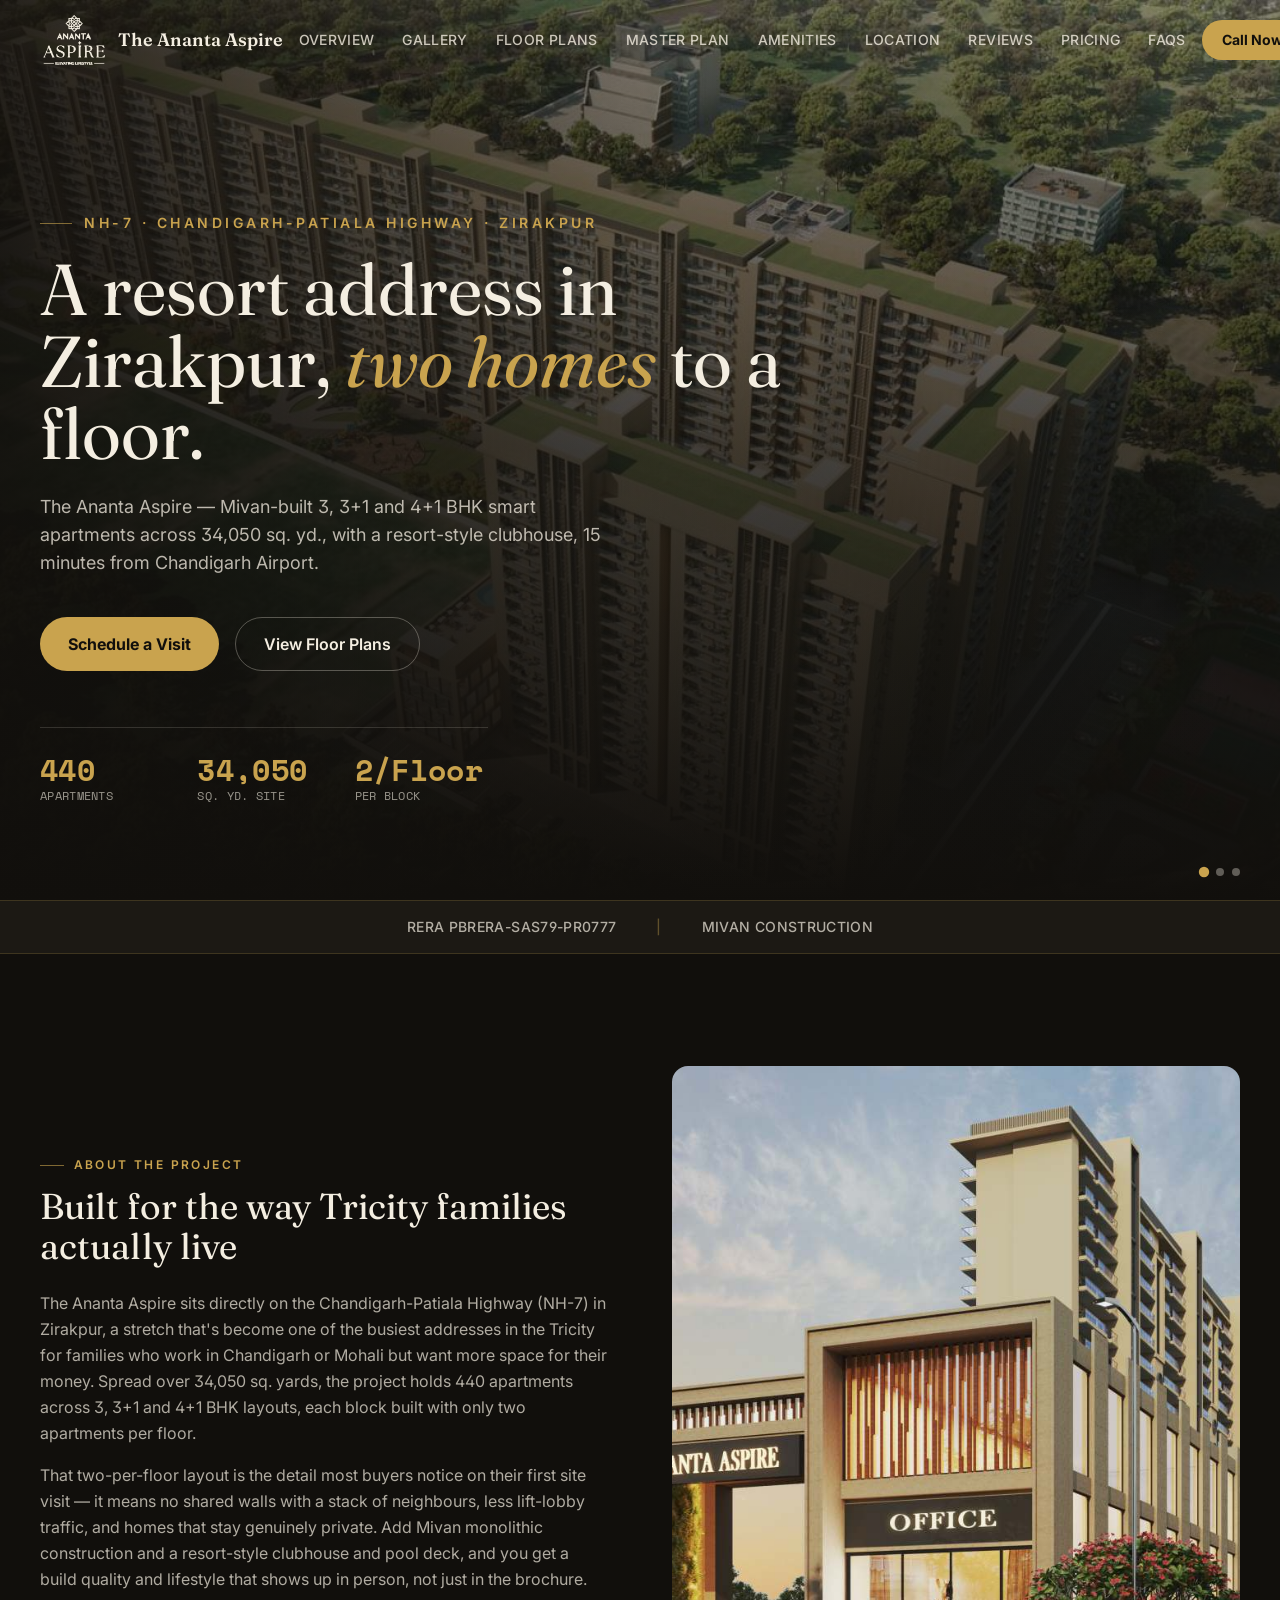
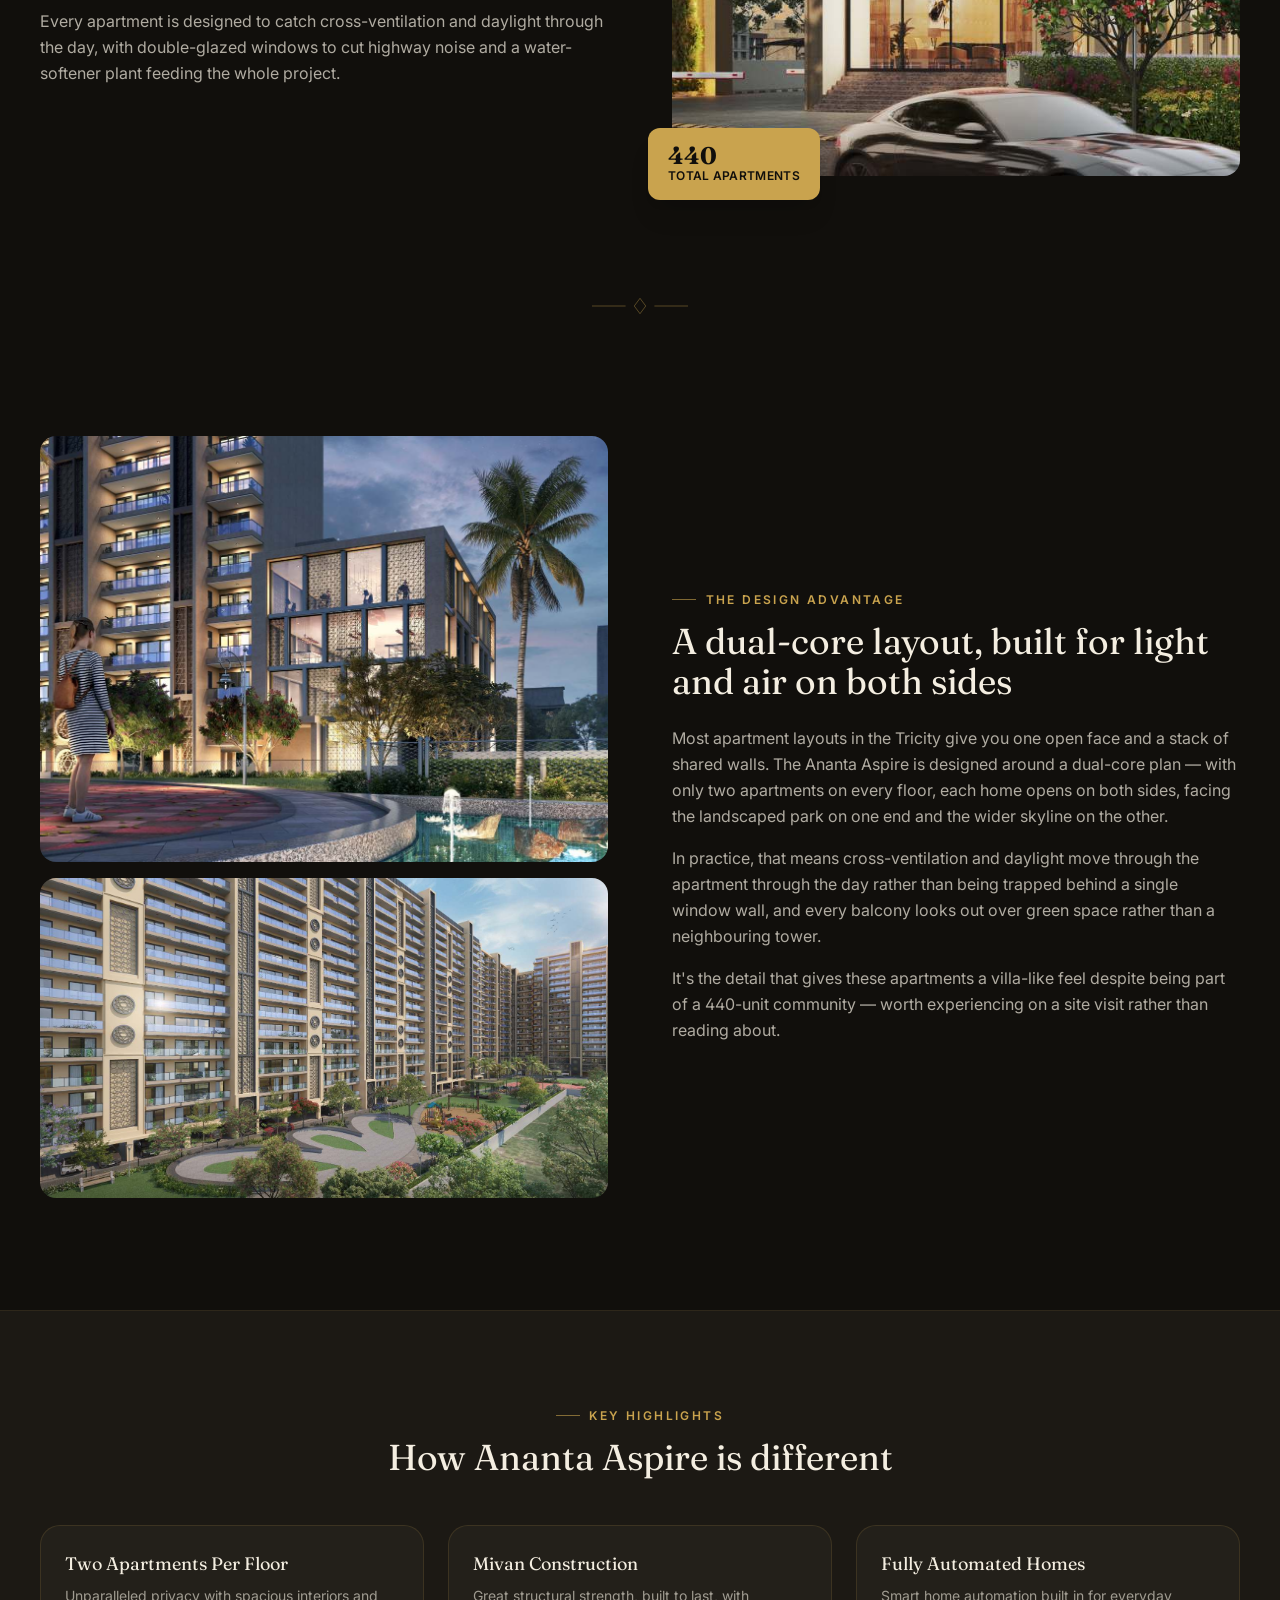
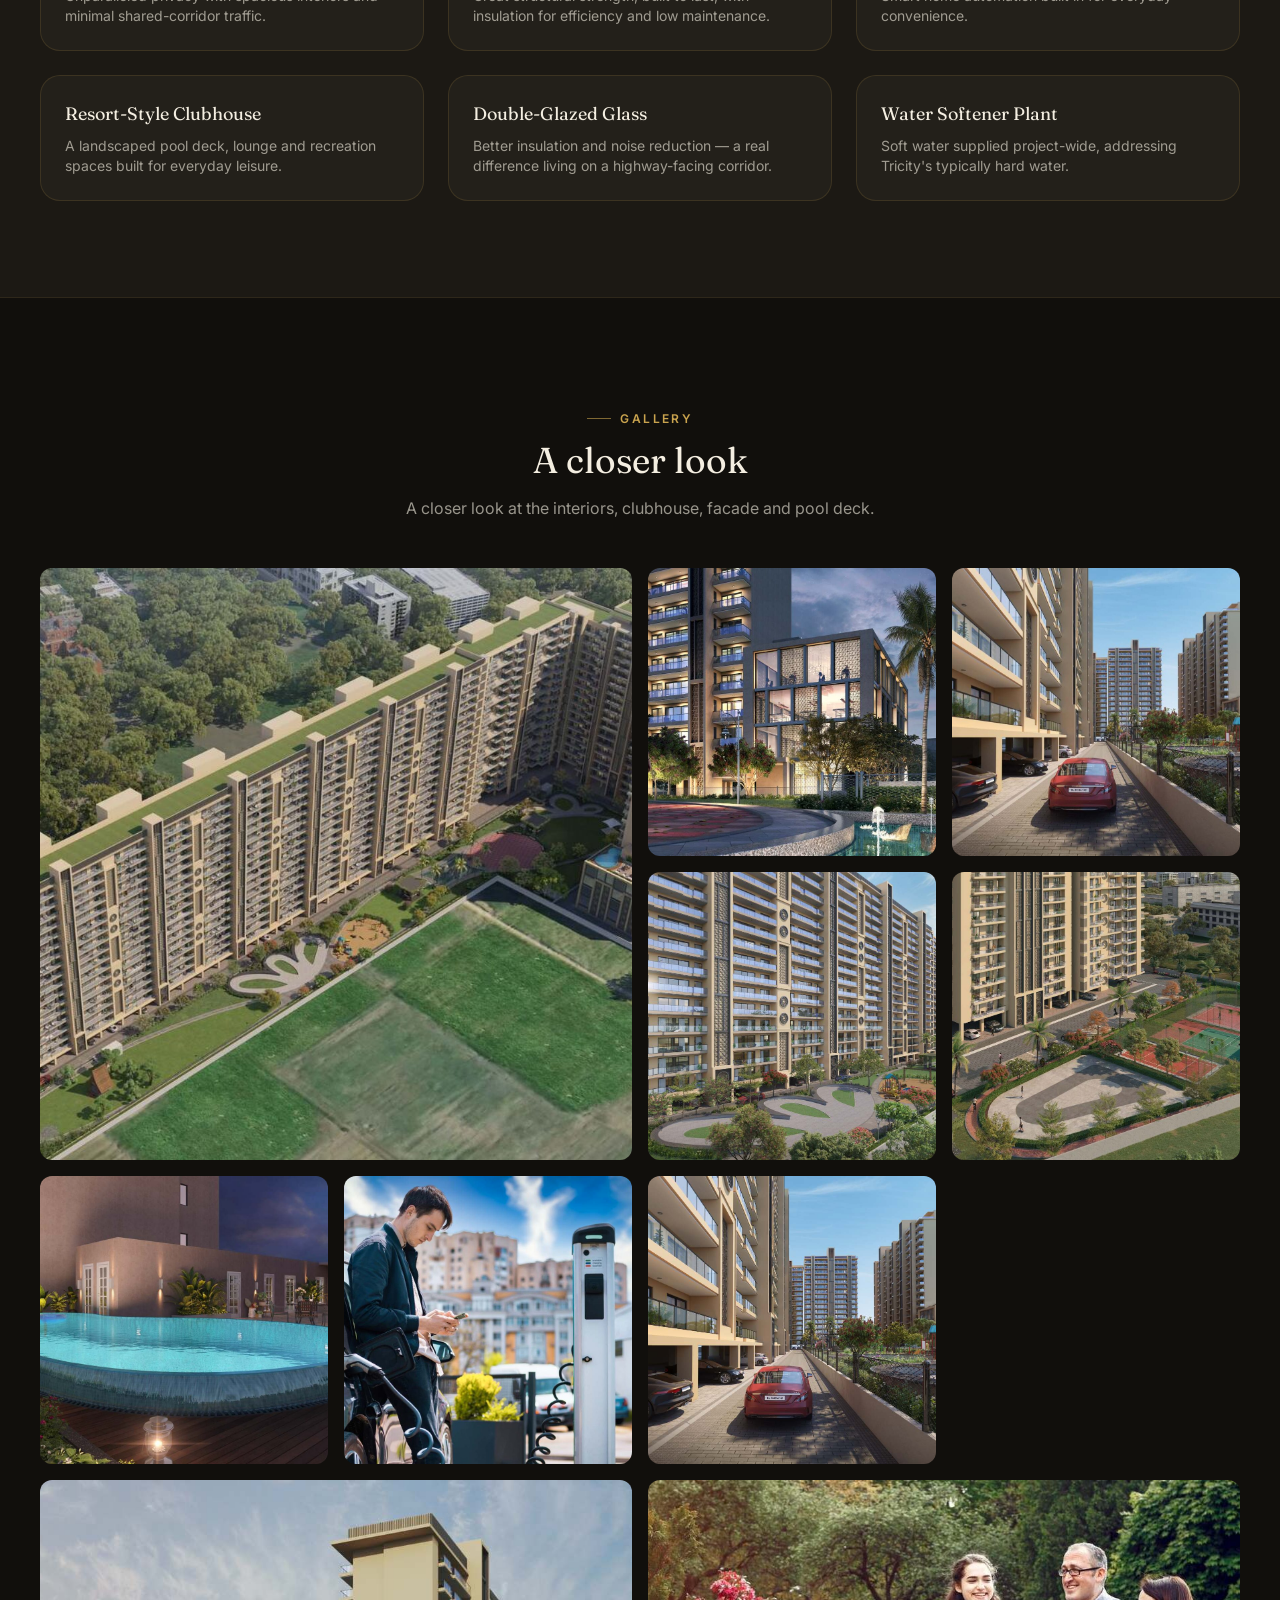
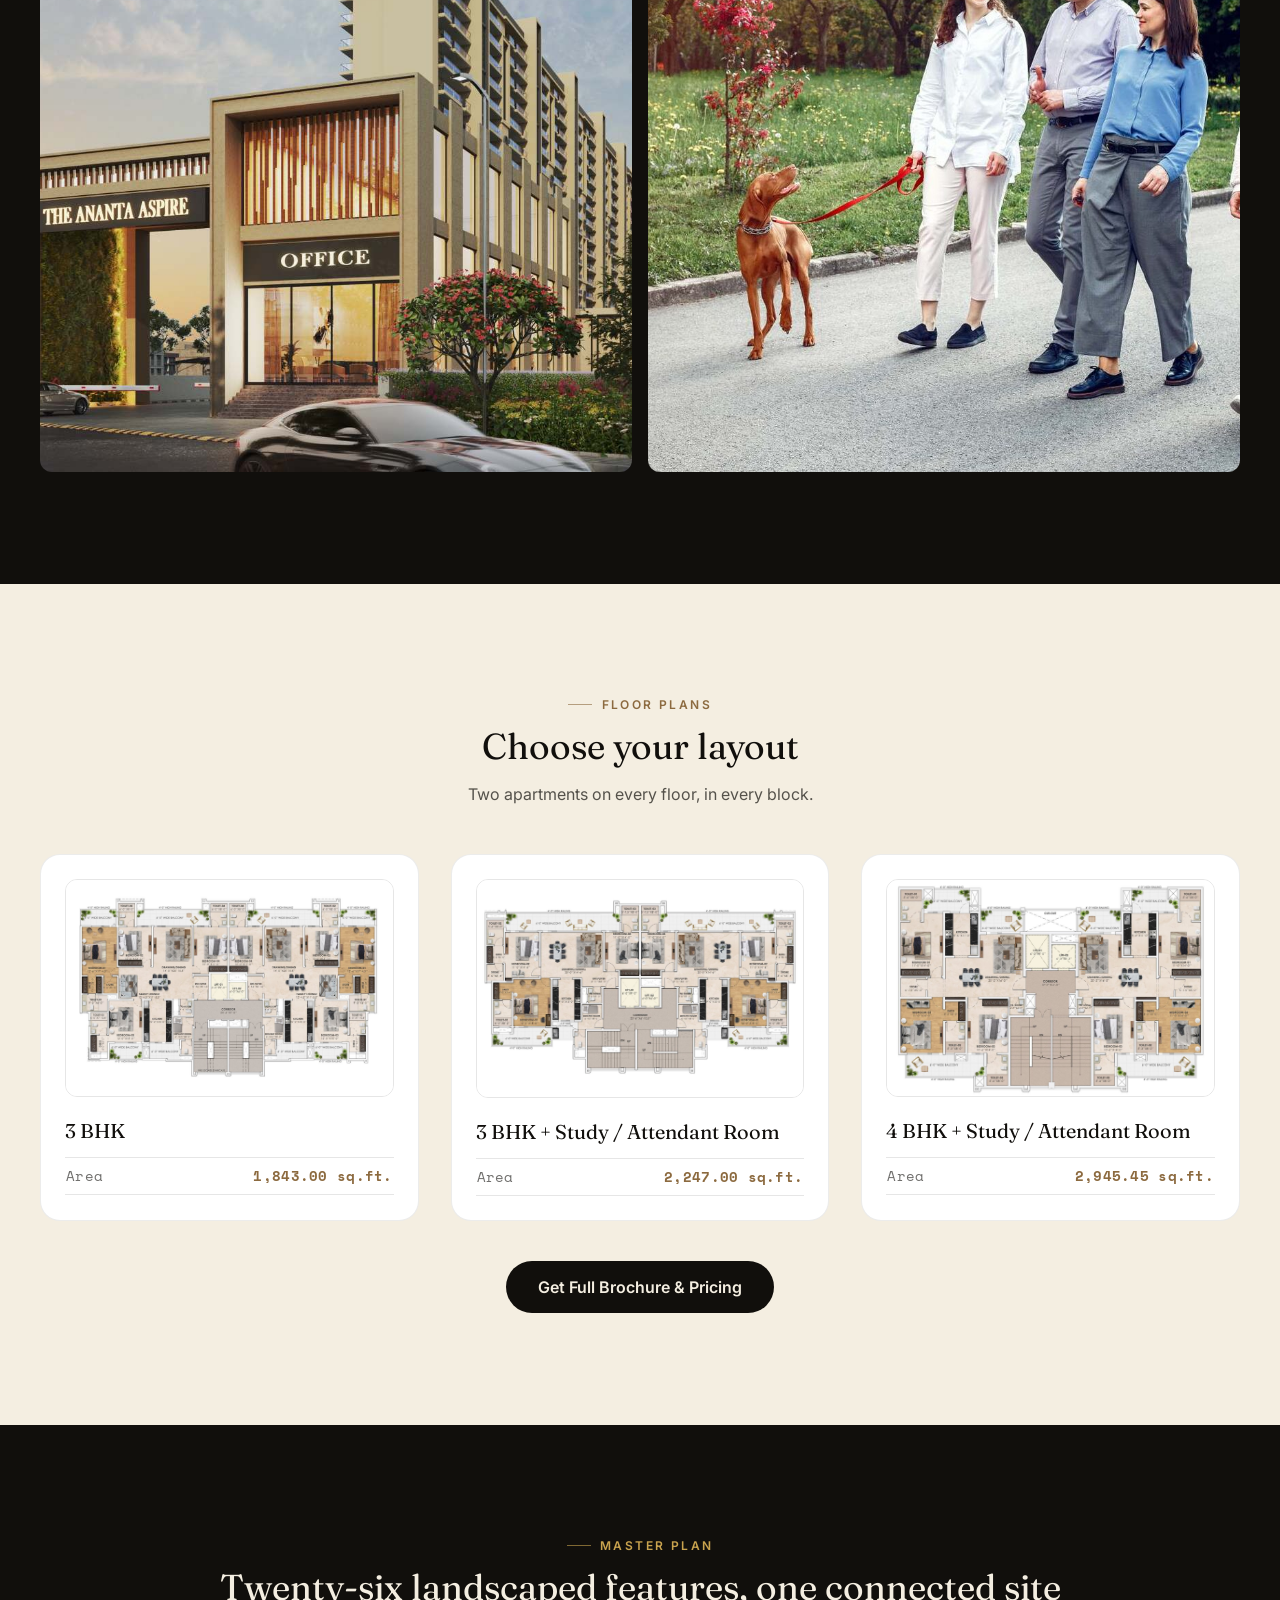
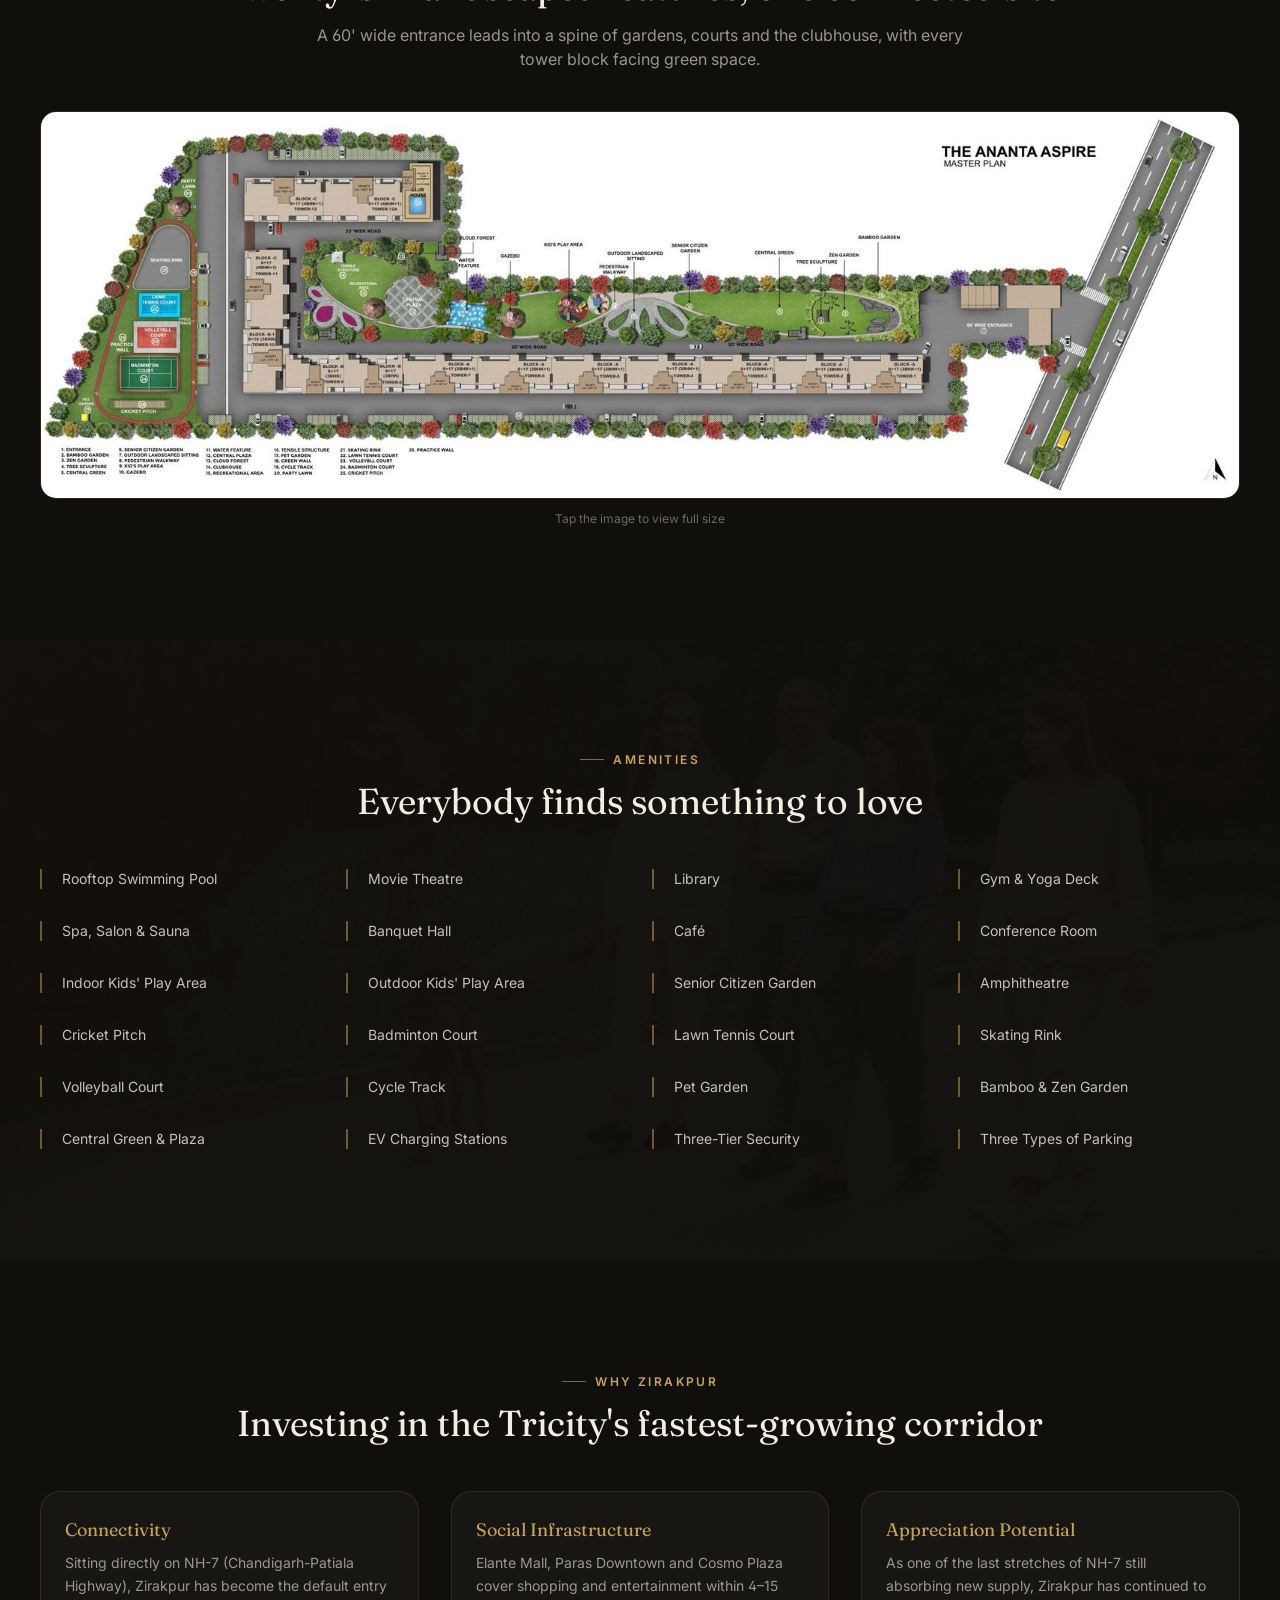
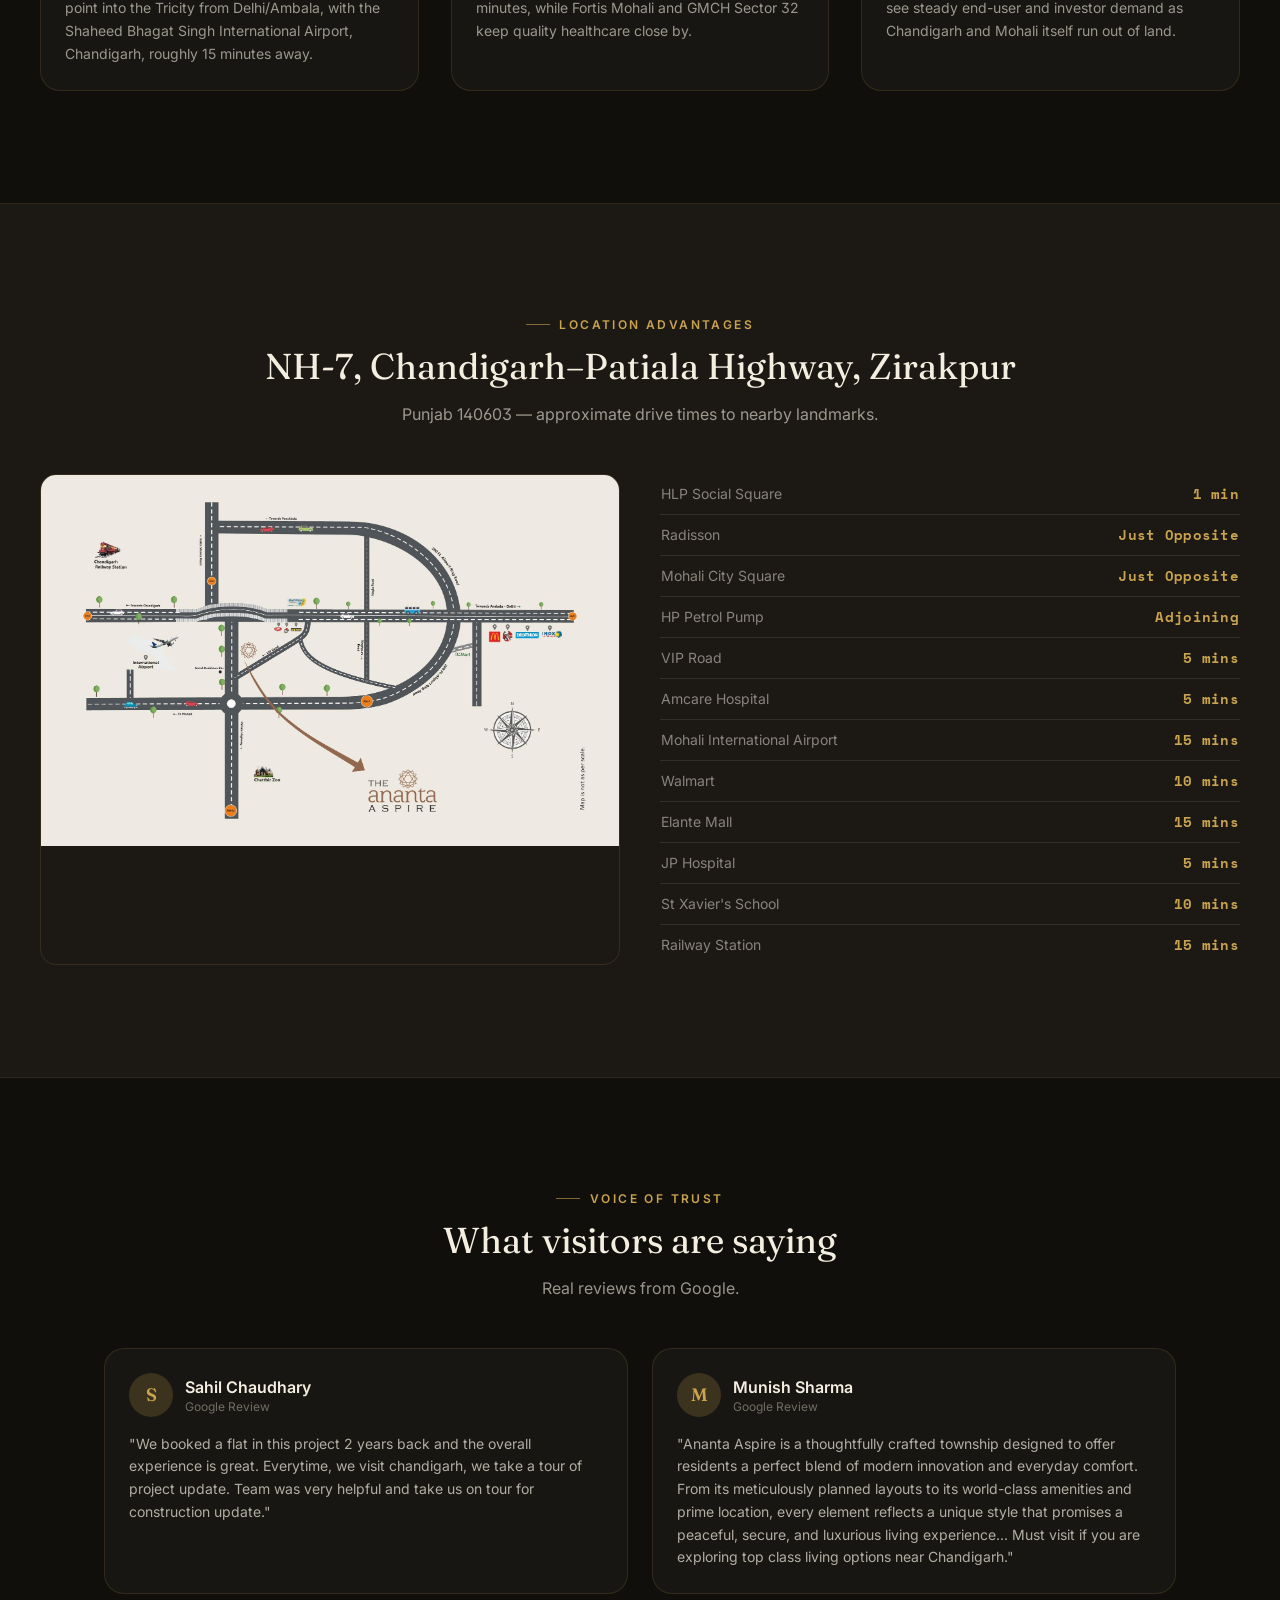
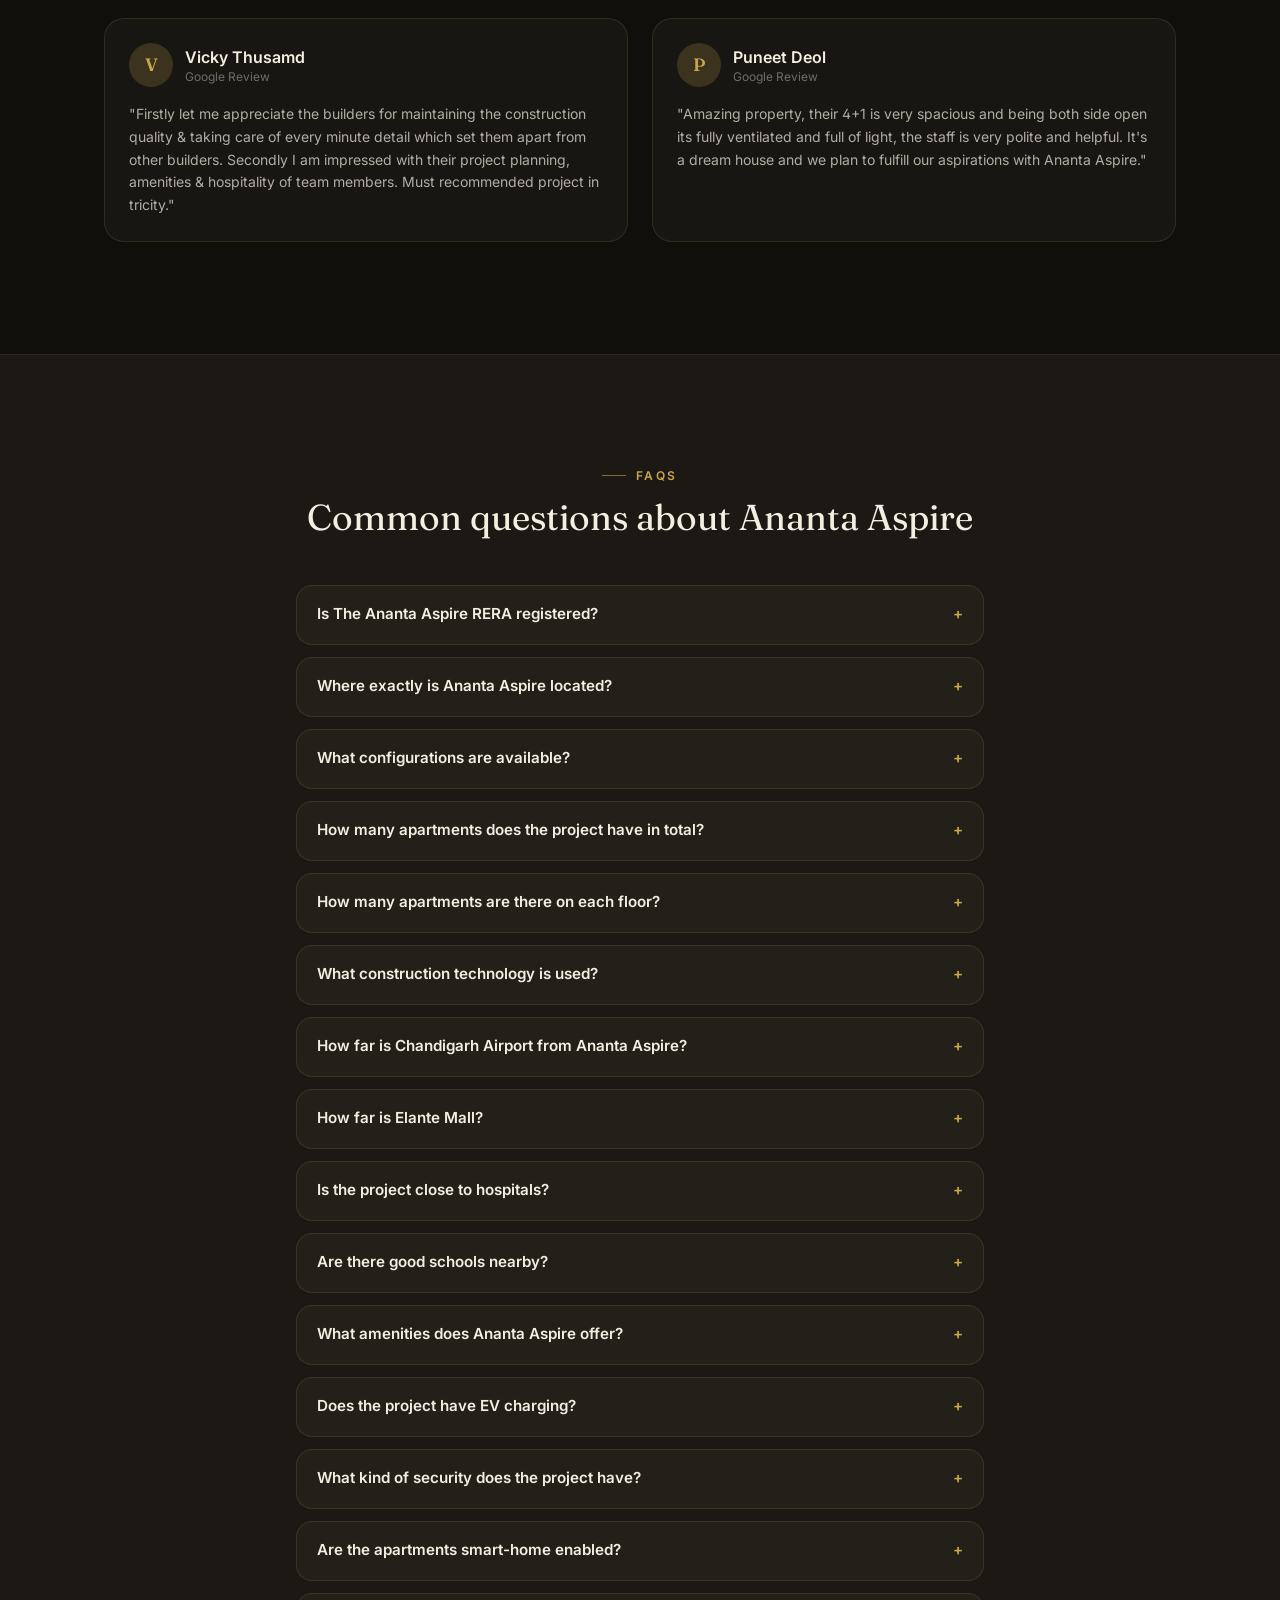
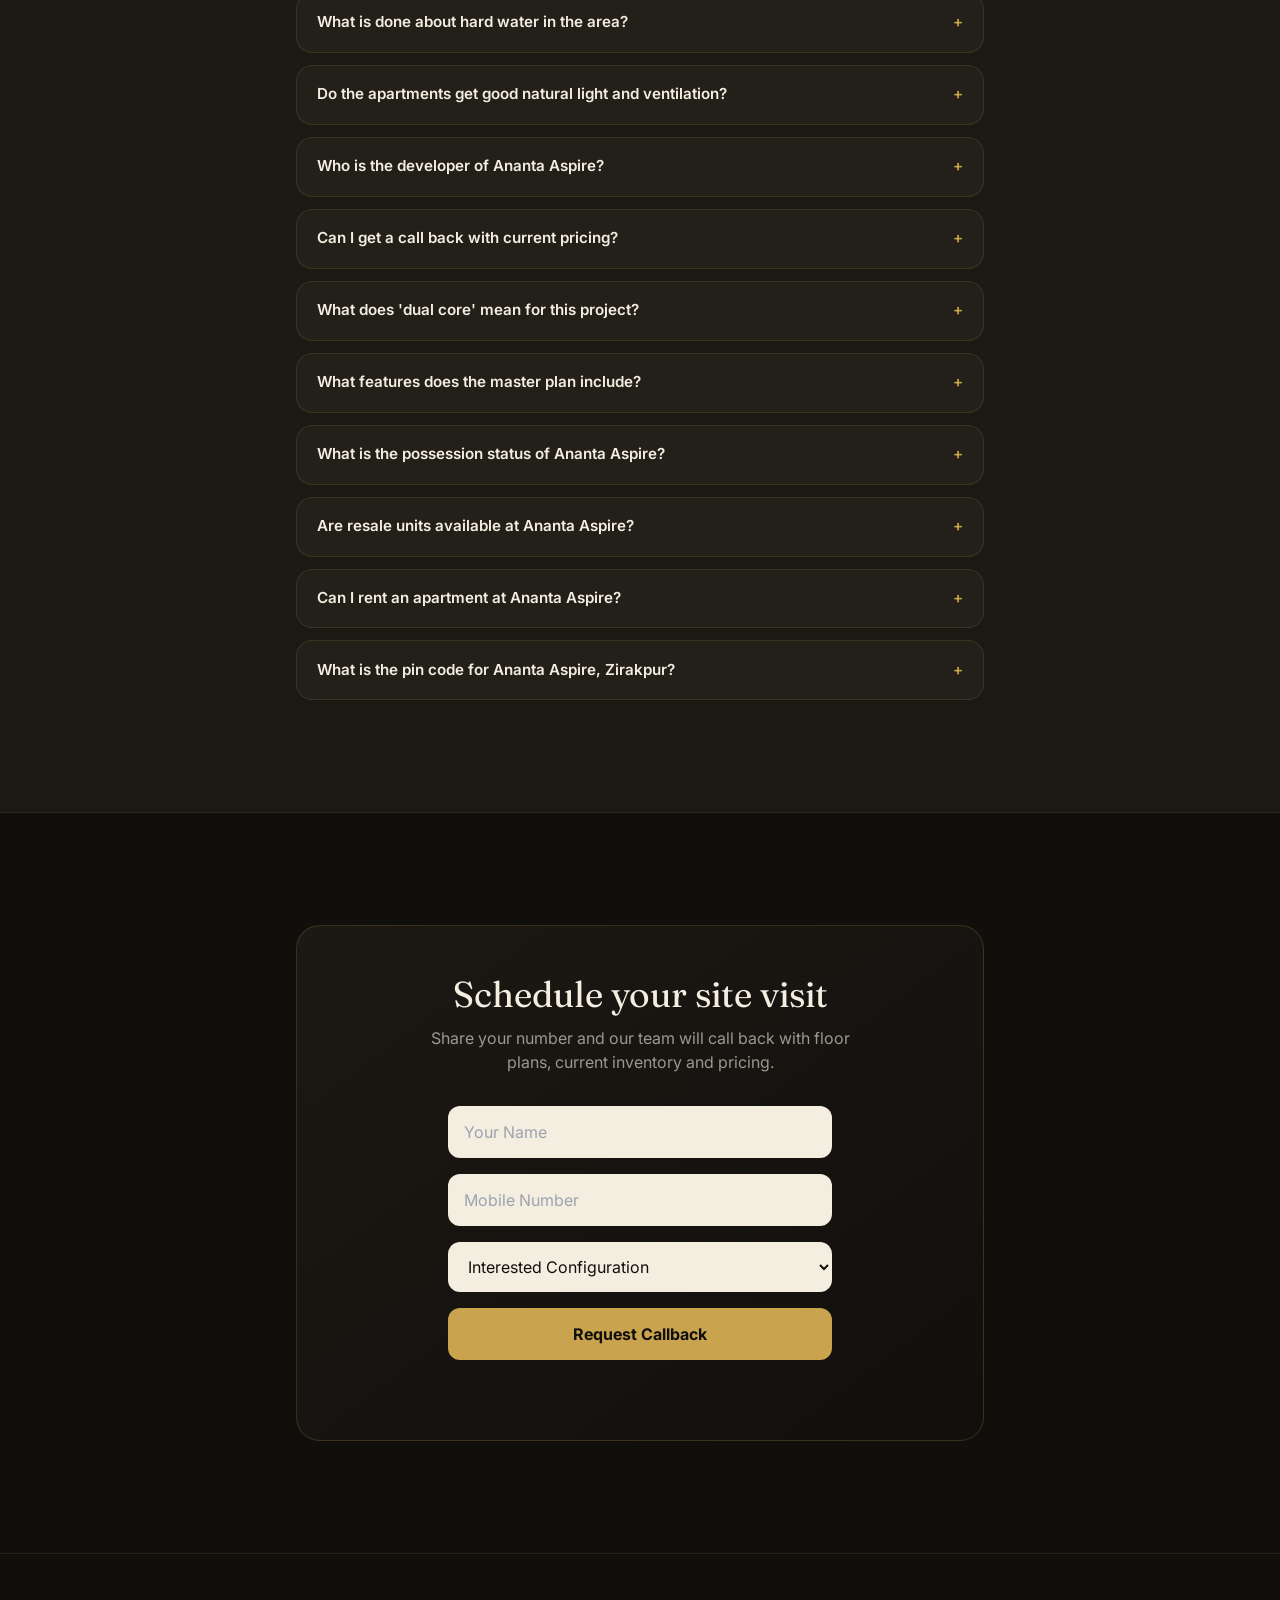
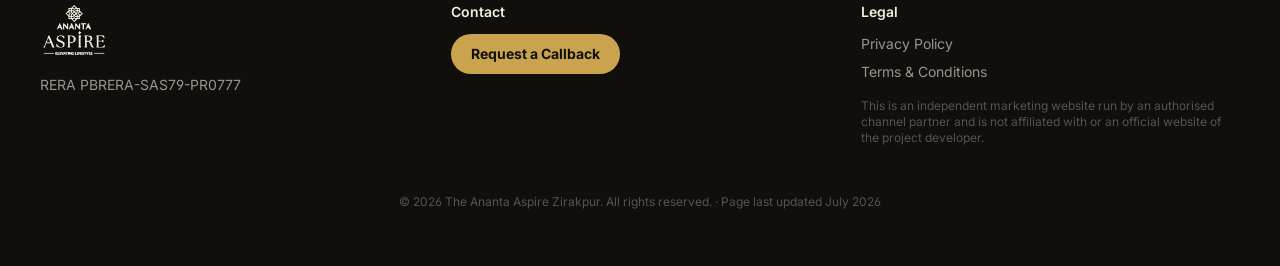
==== ananta-aspire-site/index.html @ 6a3c64e3 "Add files via upload" ====
<!DOCTYPE html>
<html lang="en">
<head>
<meta charset="UTF-8">
<meta name="viewport" content="width=device-width, initial-scale=1.0">
<title>The Ananta Aspire, Zirakpur | 3, 3+1 & 4+1 BHK Smart Homes on NH-7</title>
<meta name="description" content="The Ananta Aspire, Zirakpur — Mivan-built 3, 3+1 & 4+1 BHK smart homes on NH-7, just 2 apartments per floor. 15 min from Chandigarh Airport. Book a free site visit.">
<link rel="canonical" href="https://theanantaaspirezirakpur.com/">
<link rel="preload" as="image" href="images/gallery/hero-pool-dusk.jpg" fetchpriority="high">
<meta property="og:title" content="The Ananta Aspire Zirakpur | Luxury Smart Homes">
<meta property="og:description" content="The Ananta Aspire, Zirakpur — a resort-style residential address on NH-7. Floor plans, amenities and location. Book a free site visit today.">
<meta property="og:type" content="website">
<meta property="og:url" content="https://theanantaaspirezirakpur.com/">
<meta property="og:image" content="https://theanantaaspirezirakpur.com/images/gallery/hero-pool-dusk.jpg">
<meta name="twitter:card" content="summary_large_image">
<meta name="robots" content="index, follow, max-image-preview:large">
<meta name="geo.region" content="IN-PB">
<meta name="geo.placename" content="Zirakpur, Punjab">
<meta name="geo.position" content="30.6425;76.8173">
<meta name="ICBM" content="30.6425, 76.8173">
<link rel="icon" type="image/png" href="/images/favicon.png">
<link rel="apple-touch-icon" href="/images/favicon-512.png">
<link rel="preconnect" href="https://fonts.googleapis.com">
<link rel="preconnect" href="https://fonts.gstatic.com" crossorigin>
<link href="https://fonts.googleapis.com/css2?family=Fraunces:opsz,wght@9..144,400;9..144,500;9..144,600;9..144,700&family=Inter:wght@400;500;600;700&family=Space+Mono:wght@400;700&display=swap" rel="stylesheet">
<link rel="stylesheet" href="tailwind.css">
<link rel="stylesheet" href="styles.css">
<script type="application/ld+json">
{
  "@context": "https://schema.org",
  "@type": "RealEstateListing",
  "name": "The Ananta Aspire",
  "description": "The Ananta Aspire is a luxury residential project in Zirakpur, Punjab, featuring 3, 3+1 and 4+1 BHK apartments.",
  "url": "https://theanantaaspirezirakpur.com/",
  "image": "https://theanantaaspirezirakpur.com/images/gallery/hero-pool-dusk.jpg",
  "address": {
    "@type": "PostalAddress",
    "streetAddress": "NH-7, Chandigarh-Patiala Highway",
    "addressLocality": "Zirakpur",
    "addressRegion": "Punjab",
    "postalCode": "140603",
    "addressCountry": "IN"
  }
}
</script>
<script type="application/ld+json">
{
  "@context": "https://schema.org",
  "@type": "RealEstateAgent",
  "name": "The Ananta Aspire Sales Desk",
  "telephone": "+91-7696291827",
  "areaServed": "Zirakpur, Mohali, Chandigarh, Panchkula",
  "url": "https://theanantaaspirezirakpur.com/"
}
</script>
<script type="application/ld+json">
{
  "@context": "https://schema.org",
  "@type": "FAQPage",
  "mainEntity": [
    {
      "@type": "Question",
      "name": "Is The Ananta Aspire RERA registered?",
      "acceptedAnswer": {
        "@type": "Answer",
        "text": "Yes. The project is registered under Punjab RERA with the number PBRERA-SAS79-PR0777."
      }
    },
    {
      "@type": "Question",
      "name": "Where exactly is Ananta Aspire located?",
      "acceptedAnswer": {
        "@type": "Answer",
        "text": "It sits directly on NH-7, the Chandigarh-Patiala Highway, in Zirakpur, Punjab 140603 \u2014 one of the busiest growth corridors in the Tricity."
      }
    },
    {
      "@type": "Question",
      "name": "What configurations are available?",
      "acceptedAnswer": {
        "@type": "Answer",
        "text": "3 BHK, 3 BHK + Study/Attendant Room, and 4 BHK + Study/Attendant Room, spread across multiple towers with two apartments on each floor."
      }
    },
    {
      "@type": "Question",
      "name": "How many apartments does the project have in total?",
      "acceptedAnswer": {
        "@type": "Answer",
        "text": "The project spans 34,050 sq. yards and comprises 440 apartments in total."
      }
    },
    {
      "@type": "Question",
      "name": "How many apartments are there on each floor?",
      "acceptedAnswer": {
        "@type": "Answer",
        "text": "Just two apartments per floor in every block, which is the main reason buyers cite for the project's privacy."
      }
    },
    {
      "@type": "Question",
      "name": "What construction technology is used?",
      "acceptedAnswer": {
        "@type": "Answer",
        "text": "The towers are built using Mivan (monolithic shuttering) construction, known for structural strength, faster build quality and lower long-term maintenance."
      }
    },
    {
      "@type": "Question",
      "name": "How far is Chandigarh Airport from Ananta Aspire?",
      "acceptedAnswer": {
        "@type": "Answer",
        "text": "Shaheed Bhagat Singh International Airport, Chandigarh, is approximately 15 minutes away by road."
      }
    },
    {
      "@type": "Question",
      "name": "How far is Elante Mall?",
      "acceptedAnswer": {
        "@type": "Answer",
        "text": "Elante Mall is approximately 15 minutes from the project by road."
      }
    },
    {
      "@type": "Question",
      "name": "Is the project close to hospitals?",
      "acceptedAnswer": {
        "@type": "Answer",
        "text": "Yes \u2014 Amcare Hospital is around 3 minutes away, Mehar Hospital 2 minutes, and Fortis Mohali and GMCH Sector 32 are both roughly 15 minutes away."
      }
    },
    {
      "@type": "Question",
      "name": "Are there good schools nearby?",
      "acceptedAnswer": {
        "@type": "Answer",
        "text": "St Xavier's School is about 10 minutes away, and Chitkara University is roughly 20 minutes from the project."
      }
    },
    {
      "@type": "Question",
      "name": "What amenities does Ananta Aspire offer?",
      "acceptedAnswer": {
        "@type": "Answer",
        "text": "The amenity list includes a rooftop swimming pool, gym and yoga deck, movie theatre, library, banquet hall, caf\u00e9, kids' play areas, sports courts, landscaped gardens and three-tier security, among others."
      }
    },
    {
      "@type": "Question",
      "name": "Does the project have EV charging?",
      "acceptedAnswer": {
        "@type": "Answer",
        "text": "Yes, EV charging stations are part of the project's amenities."
      }
    },
    {
      "@type": "Question",
      "name": "What kind of security does the project have?",
      "acceptedAnswer": {
        "@type": "Answer",
        "text": "A three-tier security system covering the main gate, tower entrances and individual floors."
      }
    },
    {
      "@type": "Question",
      "name": "Are the apartments smart-home enabled?",
      "acceptedAnswer": {
        "@type": "Answer",
        "text": "Yes, the apartments are described as fully automated homes with smart home technology built in."
      }
    },
    {
      "@type": "Question",
      "name": "What is done about hard water in the area?",
      "acceptedAnswer": {
        "@type": "Answer",
        "text": "The project includes a dedicated water softener plant supplying soft water project-wide, plus insulated SMC water tanks."
      }
    },
    {
      "@type": "Question",
      "name": "Do the apartments get good natural light and ventilation?",
      "acceptedAnswer": {
        "@type": "Answer",
        "text": "Yes \u2014 the layouts are designed for cross-ventilation and daylight through the day, with double-glazed glass to reduce highway noise."
      }
    },
    {
      "@type": "Question",
      "name": "Who is the developer of Ananta Aspire?",
      "acceptedAnswer": {
        "@type": "Answer",
        "text": "The project is developed by M/S Svastiga Infra Private Limited."
      }
    },
    {
      "@type": "Question",
      "name": "Can I get a call back with current pricing?",
      "acceptedAnswer": {
        "@type": "Answer",
        "text": "Yes \u2014 pricing changes with inventory and floor, so share your number using the enquiry form and our team will call you back with current rates for your preferred configuration."
      }
    },
    {
      "@type": "Question",
      "name": "What does 'dual core' mean for this project?",
      "acceptedAnswer": {
        "@type": "Answer",
        "text": "It refers to the two-apartment-per-floor layout \u2014 every home is open on both sides, facing the landscaped park on one end and the skyline on the other, giving cross-ventilation and daylight through the day."
      }
    },
    {
      "@type": "Question",
      "name": "What features does the master plan include?",
      "acceptedAnswer": {
        "@type": "Answer",
        "text": "The master plan includes a central plaza, clubhouse, cloud forest, bamboo and zen gardens, a skating rink, cricket pitch, badminton and lawn tennis courts, a party lawn, kids' play areas and a 60-foot wide entrance road."
      }
    },
    {
      "@type": "Question",
      "name": "What is the possession status of Ananta Aspire?",
      "acceptedAnswer": {
        "@type": "Answer",
        "text": "Several towers at Ananta Aspire are ready to move, with residents already in occupation, while other towers are in final stages of construction — the exact status depends on the tower and floor. Share your number and our team will confirm the current possession status for your preferred configuration."
      }
    },
    {
      "@type": "Question",
      "name": "Are resale units available at Ananta Aspire?",
      "acceptedAnswer": {
        "@type": "Answer",
        "text": "Yes — resale units become available from time to time as early buyers list their apartments. Resale pricing depends on floor, tower, facing and current demand. Contact us for verified resale options currently available."
      }
    },
    {
      "@type": "Question",
      "name": "Can I rent an apartment at Ananta Aspire?",
      "acceptedAnswer": {
        "@type": "Answer",
        "text": "Yes, rental units are available from time to time, generally in the range of ₹40,000–₹50,000 per month depending on configuration, floor and furnishing. Contact us for current availability."
      }
    },
    {
      "@type": "Question",
      "name": "What is the pin code for Ananta Aspire, Zirakpur?",
      "acceptedAnswer": {
        "@type": "Answer",
        "text": "The Ananta Aspire is located on NH-7, Chandigarh-Patiala Highway, Zirakpur, Punjab — PIN code 140603."
      }
    }
  ]
}
</script>
<script type="application/ld+json">
{
  "@context": "https://schema.org",
  "@type": "BreadcrumbList",
  "itemListElement": [
    { "@type": "ListItem", "position": 1, "name": "Home", "item": "https://theanantaaspirezirakpur.com/" }
  ]
}
</script>
</head>
<body class="bg-onyx text-ivory font-body">

<!-- Sticky mobile CTA bar -->
<div id="stickyBar" class="fixed bottom-0 left-0 right-0 z-40 flex md:hidden">
  <button class="flex-1 bg-charcoal text-ivory text-center py-3 font-semibold tracking-wide flex items-center justify-center gap-2 border-t border-gold/20 js-open-modal" data-source="Sticky Bar - Call Now">
    <svg class="w-5 h-5" fill="currentColor" viewBox="0 0 20 20"><path d="M2 3a1 1 0 011-1h2.153a1 1 0 01.986.836l.74 4.435a1 1 0 01-.54 1.06l-1.548.773a11.037 11.037 0 006.105 6.105l.774-1.548a1 1 0 011.059-.54l4.435.74a1 1 0 01.836.986V17a1 1 0 01-1 1h-2C7.82 18 2 12.18 2 5V3z"/></svg>
    Call Now
  </button>
  <button class="flex-1 bg-gold text-onyx text-center py-3 font-bold tracking-wide js-open-modal border-t border-gold/20" data-source="Sticky Bar - Enquire">
    Enquire Now
  </button>
</div>

<!-- Header -->
<header id="siteHeader" class="fixed top-0 left-0 right-0 z-30 transition-colors duration-300">
  <div class="max-w-7xl mx-auto px-5 md:px-10 h-16 md:h-20 flex items-center justify-between gap-4 relative">
    <a href="#top" class="flex items-center gap-2.5 shrink-0 relative z-10">
      <img src="images/logo-footer.png" alt="The Ananta Aspire - Elevating Lifestyle" class="h-10 sm:h-12 md:h-14 w-auto">
      <span class="hidden lg:inline font-display font-semibold text-base xl:text-lg leading-tight text-ivory whitespace-nowrap">The Ananta Aspire</span>
    </a>
    <span class="lg:hidden absolute inset-x-0 text-center font-display font-bold text-xl sm:text-2xl text-ivory pointer-events-none px-16">The Ananta Aspire</span>
    <nav class="hidden lg:flex items-center gap-5 xl:gap-7 text-xs xl:text-sm font-medium tracking-wide uppercase text-ivory/80 flex-1 justify-center">
      <a href="#overview" class="hover:text-gold transition whitespace-nowrap">Overview</a>
      <a href="#gallery" class="hover:text-gold transition whitespace-nowrap">Gallery</a>
      <a href="floorplans.html" class="hover:text-gold transition whitespace-nowrap">Floor Plans</a>
      <a href="#masterplan" class="hover:text-gold transition whitespace-nowrap">Master Plan</a>
      <a href="#amenities" class="hover:text-gold transition whitespace-nowrap">Amenities</a>
      <a href="location.html" class="hover:text-gold transition whitespace-nowrap">Location</a>
      <a href="reviews.html" class="hover:text-gold transition whitespace-nowrap">Reviews</a>
      <a href="pricing.html" class="hover:text-gold transition whitespace-nowrap">Pricing</a>
      <a href="#faq" class="hover:text-gold transition whitespace-nowrap">FAQs</a>
    </nav>
    <div class="hidden lg:flex items-center shrink-0">
      <button class="js-open-modal bg-gold text-onyx text-sm font-bold px-5 py-2.5 rounded-full hover:bg-ivory transition whitespace-nowrap" data-source="Header - Book Site Visit">Call Now</button>
    </div>
    <button id="mobileMenuBtn" class="lg:hidden text-ivory p-2" aria-label="Open menu" aria-expanded="false">
      <svg class="w-6 h-6" fill="none" stroke="currentColor" viewBox="0 0 24 24"><path stroke-linecap="round" stroke-linejoin="round" stroke-width="2" d="M4 6h16M4 12h16M4 18h16"/></svg>
    </button>
  </div>
  <div id="mobileMenu" class="hidden lg:hidden bg-onyx/98 backdrop-blur border-t border-gold/15">
    <nav class="flex flex-col px-5 py-4 text-sm font-medium uppercase tracking-wide text-ivory/80">
      <a href="#overview" class="py-3 border-b border-ivory/10">Overview</a>
      <a href="#dualcore" class="py-3 border-b border-ivory/10">Design</a>
      <a href="#gallery" class="py-3 border-b border-ivory/10">Gallery</a>
      <a href="floorplans.html" class="py-3 border-b border-ivory/10">Floor Plans</a>
      <a href="#masterplan" class="py-3 border-b border-ivory/10">Master Plan</a>
      <a href="#amenities" class="py-3 border-b border-ivory/10">Amenities</a>
      <a href="reviews.html" class="py-3 border-b border-ivory/10">Reviews</a>
      <a href="location.html" class="py-3 border-b border-ivory/10">Location</a>
      <a href="pricing.html" class="py-3 border-b border-ivory/10">Pricing</a>
      <a href="#faq" class="py-3">FAQs</a>
    </nav>
  </div>
</header>

<!-- Hero -->
<section id="top" class="relative min-h-[100dvh] flex items-end overflow-hidden">
  <div class="absolute inset-0">
    <div class="hero-slide active" style="background-image:url('images/gallery/hero-pool-dusk.jpg')"></div>
    <div class="hero-slide" style="background-image:url('images/gallery/entrance-gate.jpg')"></div>
    <div class="hero-slide" style="background-image:url('images/gallery/tower-pool-view.jpg')"></div>
    <div class="absolute inset-0 bg-gradient-to-t from-onyx via-onyx/70 to-onyx/20"></div>
    <div class="absolute inset-0 bg-gradient-to-r from-onyx/85 via-onyx/25 to-transparent"></div>
  </div>
  <div class="relative z-10 max-w-7xl mx-auto px-5 md:px-10 pb-16 md:pb-24 pt-20 md:pt-32 w-full">
    <p class="uppercase tracking-[0.25em] text-gold text-xs md:text-sm font-semibold mb-5 flex items-center gap-3">
      <span class="w-8 h-px bg-gold/60"></span>NH-7 · Chandigarh-Patiala Highway · Zirakpur
    </p>
    <h1 class="font-display text-4xl md:text-6xl lg:text-7xl leading-[1.05] text-ivory mb-6 max-w-3xl">A resort address in Zirakpur, <span class="italic text-gold">two homes</span> to a floor.</h1>
    <p class="text-base md:text-lg text-ivory/75 max-w-xl mb-10 leading-relaxed">The Ananta Aspire — Mivan-built 3, 3+1 and 4+1 BHK smart apartments across 34,050 sq. yd., with a resort-style clubhouse, 15 minutes from Chandigarh Airport.</p>
    <div class="flex flex-wrap gap-4 mb-14">
      <button class="js-open-modal bg-gold text-onyx font-bold px-7 py-3.5 rounded-full hover:bg-ivory transition" data-source="Hero - Schedule Visit">Schedule a Visit</button>
      <a href="#floorplans" class="border border-ivory/30 text-ivory font-semibold px-7 py-3.5 rounded-full hover:border-gold hover:text-gold transition">View Floor Plans</a>
    </div>
    <div class="grid grid-cols-3 gap-6 max-w-md font-mono-data border-t border-ivory/15 pt-6">
      <div><p class="text-2xl md:text-3xl font-bold text-gold">440</p><p class="text-xs uppercase tracking-wide text-ivory/60">Apartments</p></div>
      <div><p class="text-2xl md:text-3xl font-bold text-gold">34,050</p><p class="text-xs uppercase tracking-wide text-ivory/60">Sq. Yd. Site</p></div>
      <div><p class="text-2xl md:text-3xl font-bold text-gold">2/Floor</p><p class="text-xs uppercase tracking-wide text-ivory/60">Per Block</p></div>
    </div>
  </div>
  <div class="hero-dots absolute bottom-6 right-6 md:right-10 z-10 flex gap-2">
    <span class="hero-dot active" data-slide="0"></span>
    <span class="hero-dot" data-slide="1"></span>
    <span class="hero-dot" data-slide="2"></span>
  </div>
</section>

<!-- Trust strip -->
<section class="border-y border-gold/20 bg-charcoal">
  <div class="max-w-7xl mx-auto px-5 md:px-10 py-4 flex flex-wrap justify-center gap-x-10 gap-y-2 text-xs md:text-sm font-medium tracking-wide uppercase text-ivory/70">
    <span>RERA PBRERA-SAS79-PR0777</span>
    <span class="hidden md:inline text-gold/40">|</span>
    <span>Mivan Construction</span>
  </div>
</section>

<!-- Overview -->
<section id="overview" class="max-w-7xl mx-auto px-5 md:px-10 py-16 md:py-28 reveal">
  <div class="grid md:grid-cols-2 gap-12 md:gap-16 items-center">
    <div class="order-2 md:order-1">
      <p class="eyebrow">About the Project</p>
      <h2 class="font-display text-3xl md:text-4xl mb-6 leading-tight text-ivory">Built for the way Tricity families actually live</h2>
      <p class="text-ivory/70 leading-relaxed mb-4">The Ananta Aspire sits directly on the Chandigarh-Patiala Highway (NH-7) in Zirakpur, a stretch that's become one of the busiest addresses in the Tricity for families who work in Chandigarh or Mohali but want more space for their money. Spread over 34,050 sq. yards, the project holds 440 apartments across 3, 3+1 and 4+1 BHK layouts, each block built with only two apartments per floor.</p>
      <p class="text-ivory/70 leading-relaxed mb-4">That two-per-floor layout is the detail most buyers notice on their first site visit — it means no shared walls with a stack of neighbours, less lift-lobby traffic, and homes that stay genuinely private. Add Mivan monolithic construction and a resort-style clubhouse and pool deck, and you get a build quality and lifestyle that shows up in person, not just in the brochure.</p>
      <p class="text-ivory/70 leading-relaxed">Every apartment is designed to catch cross-ventilation and daylight through the day, with double-glazed windows to cut highway noise and a water-softener plant feeding the whole project.</p>
    </div>
    <div class="order-1 md:order-2 relative">
      <img src="images/gallery/entrance-gate.jpg" alt="The Ananta Aspire entrance gate" class="rounded-2xl w-full aspect-[4/5] object-cover">
      <div class="absolute -bottom-6 -left-6 bg-gold text-onyx rounded-xl px-5 py-4 hidden sm:block shadow-xl">
        <p class="font-display text-2xl font-bold leading-none">440</p>
        <p class="text-xs uppercase tracking-wide font-semibold">Total Apartments</p>
      </div>
    </div>
  </div>
</section>

<div class="section-divider"><svg viewBox="0 0 100 20" class="w-24 h-5 text-gold/40" fill="none" stroke="currentColor"><path d="M0 10 H35 M65 10 H100" stroke-width="1"/><path d="M50 2 L56 10 L50 18 L44 10 Z" stroke-width="1"/></svg></div>

<!-- Dual Core Design -->
<section id="dualcore" class="max-w-7xl mx-auto px-5 md:px-10 py-16 md:py-28 reveal">
  <div class="grid md:grid-cols-2 gap-12 md:gap-16 items-center">
    <div>
      <img src="images/gallery/courtyard-fountain.jpg" alt="The Ananta Aspire landscaped courtyard" class="rounded-2xl w-full aspect-[4/3] object-cover mb-4">
      <img src="images/gallery/facade-detail.jpg" alt="The Ananta Aspire building facade detail" class="rounded-2xl w-full aspect-[16/9] object-cover">
    </div>
    <div>
      <p class="eyebrow">The Design Advantage</p>
      <h2 class="font-display text-3xl md:text-4xl mb-6 leading-tight text-ivory">A dual-core layout, built for light and air on both sides</h2>
      <p class="text-ivory/70 leading-relaxed mb-4">Most apartment layouts in the Tricity give you one open face and a stack of shared walls. The Ananta Aspire is designed around a dual-core plan — with only two apartments on every floor, each home opens on both sides, facing the landscaped park on one end and the wider skyline on the other.</p>
      <p class="text-ivory/70 leading-relaxed mb-4">In practice, that means cross-ventilation and daylight move through the apartment through the day rather than being trapped behind a single window wall, and every balcony looks out over green space rather than a neighbouring tower.</p>
      <p class="text-ivory/70 leading-relaxed">It's the detail that gives these apartments a villa-like feel despite being part of a 440-unit community — worth experiencing on a site visit rather than reading about.</p>
    </div>
  </div>
</section>

<!-- Key Highlights -->
<section class="bg-charcoal py-16 md:py-24 border-y border-gold/10 reveal">
  <div class="max-w-7xl mx-auto px-5 md:px-10">
    <p class="eyebrow text-center justify-center">Key Highlights</p>
    <h2 class="font-display text-3xl md:text-4xl mb-12 text-center text-ivory">How Ananta Aspire is different</h2>
    <div class="grid sm:grid-cols-2 lg:grid-cols-3 gap-6">
      <div class="highlight-card">
        <h3 class="font-display text-lg mb-2 text-ivory">Two Apartments Per Floor</h3>
        <p class="text-sm text-ivory/60">Unparalleled privacy with spacious interiors and minimal shared-corridor traffic.</p>
      </div>
      <div class="highlight-card">
        <h3 class="font-display text-lg mb-2 text-ivory">Mivan Construction</h3>
        <p class="text-sm text-ivory/60">Great structural strength, built to last, with insulation for efficiency and low maintenance.</p>
      </div>
      <div class="highlight-card">
        <h3 class="font-display text-lg mb-2 text-ivory">Fully Automated Homes</h3>
        <p class="text-sm text-ivory/60">Smart home automation built in for everyday convenience.</p>
      </div>
      <div class="highlight-card">
        <h3 class="font-display text-lg mb-2 text-ivory">Resort-Style Clubhouse</h3>
        <p class="text-sm text-ivory/60">A landscaped pool deck, lounge and recreation spaces built for everyday leisure.</p>
      </div>
      <div class="highlight-card">
        <h3 class="font-display text-lg mb-2 text-ivory">Double-Glazed Glass</h3>
        <p class="text-sm text-ivory/60">Better insulation and noise reduction — a real difference living on a highway-facing corridor.</p>
      </div>
      <div class="highlight-card">
        <h3 class="font-display text-lg mb-2 text-ivory">Water Softener Plant</h3>
        <p class="text-sm text-ivory/60">Soft water supplied project-wide, addressing Tricity's typically hard water.</p>
      </div>
    </div>
  </div>
</section>

<!-- Gallery -->
<section id="gallery" class="max-w-7xl mx-auto px-5 md:px-10 py-16 md:py-28 reveal">
  <p class="eyebrow justify-center">Gallery</p>
  <h2 class="font-display text-3xl md:text-4xl mb-4 text-center text-ivory">A closer look</h2>
  <p class="text-center text-ivory/60 max-w-2xl mx-auto mb-12">A closer look at the interiors, clubhouse, facade and pool deck.</p>
  <div class="grid grid-cols-2 md:grid-cols-4 gap-3 md:gap-4">
    <img src="images/gallery/interior-bedroom.jpg" alt="The Ananta Aspire Zirakpur bedroom interior" loading="lazy" class="gallery-img col-span-2 md:row-span-2 aspect-square md:aspect-auto md:h-full js-lightbox">
    <img src="images/gallery/clubhouse-lounge.jpg" alt="The Ananta Aspire Zirakpur clubhouse lounge at dusk" loading="lazy" class="gallery-img aspect-square js-lightbox">
    <img src="images/gallery/pool-daytime.jpg" alt="The Ananta Aspire Zirakpur rooftop pool deck" loading="lazy" class="gallery-img aspect-square js-lightbox">
    <img src="images/gallery/facade-detail.jpg" alt="The Ananta Aspire Zirakpur building facade detail" loading="lazy" class="gallery-img aspect-square js-lightbox">
    <img src="images/gallery/clubhouse-amenity.jpg" alt="The Ananta Aspire Zirakpur clubhouse and sports court" loading="lazy" class="gallery-img aspect-square js-lightbox">
    <img src="images/gallery/leisure-space.jpg" alt="The Ananta Aspire Zirakpur leisure and recreation space" loading="lazy" class="gallery-img aspect-square js-lightbox">
    <img src="images/gallery/kids-play-area.jpg" alt="The Ananta Aspire Zirakpur kids play area" loading="lazy" class="gallery-img aspect-square js-lightbox">
    <img src="images/gallery/street-view.jpg" alt="The Ananta Aspire Zirakpur internal street and tower view" loading="lazy" class="gallery-img aspect-square js-lightbox">
    <img src="images/gallery/entrance-gate.jpg" alt="The Ananta Aspire Zirakpur entrance gate" loading="lazy" class="gallery-img col-span-2 aspect-[2/1] md:aspect-square js-lightbox">
    <img src="images/gallery/aerial-view.jpg" alt="The Ananta Aspire Zirakpur aerial view, NH-7" loading="lazy" class="gallery-img col-span-2 aspect-[2/1] md:aspect-square js-lightbox">
  </div>
</section>

<!-- Floor Plans -->
<section id="floorplans" class="bg-ivory text-onyx py-16 md:py-28 reveal">
  <div class="max-w-7xl mx-auto px-5 md:px-10">
    <p class="eyebrow-light justify-center">Floor Plans</p>
    <h2 class="font-display text-3xl md:text-4xl mb-4 text-center">Choose your layout</h2>
    <p class="text-center text-onyx/70 max-w-2xl mx-auto mb-12">Two apartments on every floor, in every block.</p>

    <div class="grid lg:grid-cols-3 gap-8">
      <div class="floorplan-card">
        <img src="images/floorplan-3bhk.jpg" alt="The Ananta Aspire Zirakpur 3 BHK typical floor plan" loading="lazy" class="w-full rounded-xl border border-onyx/10 mb-5 js-lightbox">
        <h3 class="font-display text-xl mb-3">3 BHK</h3>
        <table class="w-full text-sm font-mono-data">
          <tr class="border-t border-b border-onyx/10"><td class="py-2 text-onyx/60">Area</td><td class="py-2 text-right font-semibold text-brass">1,843.00 sq.ft.</td></tr>
        </table>
      </div>
      <div class="floorplan-card">
        <img src="images/floorplan-3bhk-study.jpg" alt="The Ananta Aspire Zirakpur 3 BHK plus Study Attendant Room typical floor plan" loading="lazy" class="w-full rounded-xl border border-onyx/10 mb-5 js-lightbox">
        <h3 class="font-display text-xl mb-3">3 BHK + Study / Attendant Room</h3>
        <table class="w-full text-sm font-mono-data">
          <tr class="border-t border-b border-onyx/10"><td class="py-2 text-onyx/60">Area</td><td class="py-2 text-right font-semibold text-brass">2,247.00 sq.ft.</td></tr>
        </table>
      </div>
      <div class="floorplan-card">
        <img src="images/floorplan-4bhk-study.jpg" alt="The Ananta Aspire Zirakpur 4 BHK plus Study Attendant Room typical floor plan" loading="lazy" class="w-full rounded-xl border border-onyx/10 mb-5 js-lightbox">
        <h3 class="font-display text-xl mb-3">4 BHK + Study / Attendant Room</h3>
        <table class="w-full text-sm font-mono-data">
          <tr class="border-t border-b border-onyx/10"><td class="py-2 text-onyx/60">Area</td><td class="py-2 text-right font-semibold text-brass">2,945.45 sq.ft.</td></tr>
        </table>
      </div>
    </div>
    <div class="text-center mt-10">
      <button class="js-open-modal bg-onyx text-ivory font-semibold px-8 py-3.5 rounded-full hover:bg-brass transition" data-source="Floor Plans - Download Brochure">Get Full Brochure &amp; Pricing</button>
    </div>
  </div>
</section>

<!-- Master Plan -->
<section id="masterplan" class="max-w-7xl mx-auto px-5 md:px-10 py-16 md:py-28 reveal">
  <p class="eyebrow justify-center">Master Plan</p>
  <h2 class="font-display text-3xl md:text-4xl mb-4 text-center text-ivory">Twenty-six landscaped features, one connected site</h2>
  <p class="text-center text-ivory/60 max-w-2xl mx-auto mb-10">A 60' wide entrance leads into a spine of gardens, courts and the clubhouse, with every tower block facing green space.</p>
  <div class="rounded-2xl overflow-hidden border border-gold/15">
    <img src="images/master-plan.jpg" alt="The Ananta Aspire official master plan layout — Zirakpur" loading="lazy" class="w-full js-lightbox cursor-zoom-in">
  </div>
  <p class="text-center text-ivory/40 text-xs mt-3">Tap the image to view full size</p>
</section>

<!-- Amenities -->
<section id="amenities" class="relative py-16 md:py-28 reveal">
  <div class="absolute inset-0">
    <img src="images/gallery/aerial-view.jpg" alt="" class="w-full h-full object-cover opacity-25">
    <div class="absolute inset-0 bg-onyx/90"></div>
  </div>
  <div class="relative z-10 max-w-7xl mx-auto px-5 md:px-10">
    <p class="eyebrow justify-center">Amenities</p>
    <h2 class="font-display text-3xl md:text-4xl mb-12 text-center text-ivory">Everybody finds something to love</h2>
    <div class="grid sm:grid-cols-3 lg:grid-cols-4 gap-x-6 gap-y-8 text-sm text-ivory/80">
      <div class="amenity-item">Rooftop Swimming Pool</div>
      <div class="amenity-item">Movie Theatre</div>
      <div class="amenity-item">Library</div>
      <div class="amenity-item">Gym &amp; Yoga Deck</div>
      <div class="amenity-item">Spa, Salon &amp; Sauna</div>
      <div class="amenity-item">Banquet Hall</div>
      <div class="amenity-item">Café</div>
      <div class="amenity-item">Conference Room</div>
      <div class="amenity-item">Indoor Kids' Play Area</div>
      <div class="amenity-item">Outdoor Kids' Play Area</div>
      <div class="amenity-item">Senior Citizen Garden</div>
      <div class="amenity-item">Amphitheatre</div>
      <div class="amenity-item">Cricket Pitch</div>
      <div class="amenity-item">Badminton Court</div>
      <div class="amenity-item">Lawn Tennis Court</div>
      <div class="amenity-item">Skating Rink</div>
      <div class="amenity-item">Volleyball Court</div>
      <div class="amenity-item">Cycle Track</div>
      <div class="amenity-item">Pet Garden</div>
      <div class="amenity-item">Bamboo &amp; Zen Garden</div>
      <div class="amenity-item">Central Green &amp; Plaza</div>
      <div class="amenity-item">EV Charging Stations</div>
      <div class="amenity-item">Three-Tier Security</div>
      <div class="amenity-item">Three Types of Parking</div>
    </div>
  </div>
</section>

<!-- Why Invest in Zirakpur -->
<section class="max-w-7xl mx-auto px-5 md:px-10 py-16 md:py-28 reveal">
  <p class="eyebrow justify-center">Why Zirakpur</p>
  <h2 class="font-display text-3xl md:text-4xl mb-12 text-center text-ivory">Investing in the Tricity's fastest-growing corridor</h2>
  <div class="grid md:grid-cols-3 gap-8">
    <div class="highlight-card">
      <h3 class="font-display text-lg mb-2 text-gold">Connectivity</h3>
      <p class="text-sm text-ivory/60 leading-relaxed">Sitting directly on NH-7 (Chandigarh-Patiala Highway), Zirakpur has become the default entry point into the Tricity from Delhi/Ambala, with the Shaheed Bhagat Singh International Airport, Chandigarh, roughly 15 minutes away.</p>
    </div>
    <div class="highlight-card">
      <h3 class="font-display text-lg mb-2 text-gold">Social Infrastructure</h3>
      <p class="text-sm text-ivory/60 leading-relaxed">Elante Mall, Paras Downtown and Cosmo Plaza cover shopping and entertainment within 4–15 minutes, while Fortis Mohali and GMCH Sector 32 keep quality healthcare close by.</p>
    </div>
    <div class="highlight-card">
      <h3 class="font-display text-lg mb-2 text-gold">Appreciation Potential</h3>
      <p class="text-sm text-ivory/60 leading-relaxed">As one of the last stretches of NH-7 still absorbing new supply, Zirakpur has continued to see steady end-user and investor demand as Chandigarh and Mohali itself run out of land.</p>
    </div>
  </div>
</section>

<!-- Location -->
<section id="location" class="bg-charcoal py-16 md:py-28 border-y border-gold/10 reveal">
  <div class="max-w-7xl mx-auto px-5 md:px-10">
    <p class="eyebrow justify-center">Location Advantages</p>
    <h2 class="font-display text-3xl md:text-4xl mb-4 text-center text-ivory">NH-7, Chandigarh–Patiala Highway, Zirakpur</h2>
    <p class="text-center text-ivory/60 max-w-2xl mx-auto mb-12">Punjab 140603 — approximate drive times to nearby landmarks.</p>
    <div class="grid lg:grid-cols-2 gap-10">
      <div class="rounded-2xl overflow-hidden border border-gold/15">
        <img src="images/location-map.jpg" alt="The Ananta Aspire location map showing routes to Chandigarh Airport, Mohali and Panchkula" loading="lazy" class="w-full js-lightbox cursor-zoom-in">
      </div>
      <div class="overflow-x-auto">
        <table class="w-full text-sm text-ivory/80">
          <tbody>
            <tr class="border-b border-ivory/10"><td class="py-2.5 text-ivory/50">HLP Social Square</td><td class="py-2.5 text-right font-semibold font-mono-data text-gold">1 min</td></tr>
            <tr class="border-b border-ivory/10"><td class="py-2.5 text-ivory/50">Radisson</td><td class="py-2.5 text-right font-semibold font-mono-data text-gold">Just Opposite</td></tr>
            <tr class="border-b border-ivory/10"><td class="py-2.5 text-ivory/50">Mohali City Square</td><td class="py-2.5 text-right font-semibold font-mono-data text-gold">Just Opposite</td></tr>
            <tr class="border-b border-ivory/10"><td class="py-2.5 text-ivory/50">HP Petrol Pump</td><td class="py-2.5 text-right font-semibold font-mono-data text-gold">Adjoining</td></tr>
            <tr class="border-b border-ivory/10"><td class="py-2.5 text-ivory/50">VIP Road</td><td class="py-2.5 text-right font-semibold font-mono-data text-gold">5 mins</td></tr>
            <tr class="border-b border-ivory/10"><td class="py-2.5 text-ivory/50">Amcare Hospital</td><td class="py-2.5 text-right font-semibold font-mono-data text-gold">5 mins</td></tr>
            <tr class="border-b border-ivory/10"><td class="py-2.5 text-ivory/50">Mohali International Airport</td><td class="py-2.5 text-right font-semibold font-mono-data text-gold">15 mins</td></tr>
            <tr class="border-b border-ivory/10"><td class="py-2.5 text-ivory/50">Walmart</td><td class="py-2.5 text-right font-semibold font-mono-data text-gold">10 mins</td></tr>
            <tr class="border-b border-ivory/10"><td class="py-2.5 text-ivory/50">Elante Mall</td><td class="py-2.5 text-right font-semibold font-mono-data text-gold">15 mins</td></tr>
            <tr class="border-b border-ivory/10"><td class="py-2.5 text-ivory/50">JP Hospital</td><td class="py-2.5 text-right font-semibold font-mono-data text-gold">5 mins</td></tr>
            <tr class="border-b border-ivory/10"><td class="py-2.5 text-ivory/50">St Xavier's School</td><td class="py-2.5 text-right font-semibold font-mono-data text-gold">10 mins</td></tr>
            <tr><td class="py-2.5 text-ivory/50">Railway Station</td><td class="py-2.5 text-right font-semibold font-mono-data text-gold">15 mins</td></tr>
          </tbody>
        </table>
      </div>
    </div>
  </div>
</section>

<!-- Testimonials -->
<section id="reviews" class="max-w-6xl mx-auto px-5 md:px-10 py-16 md:py-28 reveal">
  <p class="eyebrow justify-center">Voice of Trust</p>
  <h2 class="font-display text-3xl md:text-4xl mb-4 text-center text-ivory">What visitors are saying</h2>
  <p class="text-center text-ivory/60 max-w-2xl mx-auto mb-12">Real reviews from Google.</p>
  <div class="grid md:grid-cols-2 gap-6">
    <div class="highlight-card">
      <div class="flex items-center gap-3 mb-4">
        <div class="w-11 h-11 rounded-full bg-gold/20 text-gold font-display font-semibold flex items-center justify-center text-lg">S</div>
        <div>
          <p class="font-semibold text-ivory">Sahil Chaudhary</p>
          <p class="text-xs text-ivory/40">Google Review</p>
        </div>
      </div>
      <p class="text-sm text-ivory/70 leading-relaxed">"We booked a flat in this project 2 years back and the overall experience is great. Everytime, we visit chandigarh, we take a tour of project update. Team was very helpful and take us on tour for construction update."</p>
    </div>
    <div class="highlight-card">
      <div class="flex items-center gap-3 mb-4">
        <div class="w-11 h-11 rounded-full bg-gold/20 text-gold font-display font-semibold flex items-center justify-center text-lg">M</div>
        <div>
          <p class="font-semibold text-ivory">Munish Sharma</p>
          <p class="text-xs text-ivory/40">Google Review</p>
        </div>
      </div>
      <p class="text-sm text-ivory/70 leading-relaxed">"Ananta Aspire is a thoughtfully crafted township designed to offer residents a perfect blend of modern innovation and everyday comfort. From its meticulously planned layouts to its world-class amenities and prime location, every element reflects a unique style that promises a peaceful, secure, and luxurious living experience... Must visit if you are exploring top class living options near Chandigarh."</p>
    </div>
    <div class="highlight-card">
      <div class="flex items-center gap-3 mb-4">
        <div class="w-11 h-11 rounded-full bg-gold/20 text-gold font-display font-semibold flex items-center justify-center text-lg">V</div>
        <div>
          <p class="font-semibold text-ivory">Vicky Thusamd</p>
          <p class="text-xs text-ivory/40">Google Review</p>
        </div>
      </div>
      <p class="text-sm text-ivory/70 leading-relaxed">"Firstly let me appreciate the builders for maintaining the construction quality & taking care of every minute detail which set them apart from other builders. Secondly I am impressed with their project planning, amenities & hospitality of team members. Must recommended project in tricity."</p>
    </div>
    <div class="highlight-card">
      <div class="flex items-center gap-3 mb-4">
        <div class="w-11 h-11 rounded-full bg-gold/20 text-gold font-display font-semibold flex items-center justify-center text-lg">P</div>
        <div>
          <p class="font-semibold text-ivory">Puneet Deol</p>
          <p class="text-xs text-ivory/40">Google Review</p>
        </div>
      </div>
      <p class="text-sm text-ivory/70 leading-relaxed">"Amazing property, their 4+1 is very spacious and being both side open its fully ventilated and full of light, the staff is very polite and helpful. It's a dream house and we plan to fulfill our aspirations with Ananta Aspire."</p>
    </div>
  </div>
</section>

<!-- FAQ -->
<section id="faq" class="bg-charcoal py-16 md:py-28 border-y border-gold/10 reveal">
  <div class="max-w-3xl mx-auto px-5 md:px-10">
    <p class="eyebrow justify-center">FAQs</p>
    <h2 class="font-display text-3xl md:text-4xl mb-12 text-center text-ivory">Common questions about Ananta Aspire</h2>
    <div id="faqAccordion" class="space-y-3"></div>
  </div>
</section>

<!-- Enquiry Form -->
<section id="enquiry" class="max-w-3xl mx-auto px-5 md:px-10 py-16 md:py-28 reveal">
  <div class="bg-gradient-to-br from-charcoal to-onyx border border-gold/20 rounded-3xl p-8 md:p-12 text-center">
    <h2 class="font-display text-3xl md:text-4xl mb-3 text-ivory">Schedule your site visit</h2>
    <p class="text-ivory/60 mb-8 max-w-md mx-auto">Share your number and our team will call back with floor plans, current inventory and pricing.</p>
    <form id="enquiryForm" class="flex flex-col gap-4 max-w-sm mx-auto text-left">
      <input required name="name" type="text" placeholder="Your Name" class="rounded-xl px-4 py-3.5 bg-ivory text-onyx border-0 focus:ring-2 focus:ring-gold outline-none">
      <input required name="phone" type="tel" inputmode="numeric" autocomplete="tel" placeholder="Mobile Number" class="rounded-xl px-4 py-3.5 bg-ivory text-onyx border-0 focus:ring-2 focus:ring-gold outline-none">
      <select name="configuration" class="rounded-xl px-4 py-3.5 bg-ivory text-onyx border-0 focus:ring-2 focus:ring-gold outline-none">
        <option value="">Interested Configuration</option>
        <option value="3 BHK">3 BHK</option>
        <option value="3+1 BHK">3 BHK + Study</option>
        <option value="4+1 BHK">4 BHK + Study</option>
      </select>
      <button type="submit" class="bg-gold text-onyx font-bold py-3.5 rounded-xl hover:bg-ivory transition">Request Callback</button>
      <p id="formStatus" class="text-xs text-clay text-center min-h-[1rem]"></p>
    </form>
    <div id="enquirySuccess" class="hidden max-w-sm mx-auto flex-col items-center gap-3 py-6">
      <div class="w-14 h-14 rounded-full bg-gold flex items-center justify-center">
        <svg class="w-7 h-7 text-onyx" fill="none" stroke="currentColor" viewBox="0 0 24 24" stroke-width="3"><path stroke-linecap="round" stroke-linejoin="round" d="M4.5 12.75l6 6 9-13.5"/></svg>
      </div>
      <h3 class="font-display text-2xl text-ivory">Thank you!</h3>
      <p class="text-ivory/60 text-sm">We've received your details — our team will call you shortly.</p>
    </div>
  </div>
</section>

<!-- Footer -->
<footer class="bg-onyx text-ivory/60 pb-20 md:pb-10 border-t border-gold/10">
  <div class="max-w-7xl mx-auto px-5 md:px-10 py-12 grid md:grid-cols-3 gap-8 text-sm">
    <div>
      <img src="images/logo-footer.png" alt="The Ananta Aspire logo" class="h-14 w-auto mb-4">
      <p class="leading-relaxed">RERA PBRERA-SAS79-PR0777</p>
    </div>
    <div>
      <p class="font-semibold text-ivory mb-3">Contact</p>
      <button class="js-open-modal bg-gold text-onyx text-sm font-bold px-5 py-2.5 rounded-full hover:bg-ivory transition" data-source="Footer - Request Callback">Request a Callback</button>
    </div>
    <div>
      <p class="font-semibold text-ivory mb-3">Legal</p>
      <p><a href="privacy-policy.html" class="hover:text-gold">Privacy Policy</a></p>
      <p class="mt-2"><a href="terms.html" class="hover:text-gold">Terms &amp; Conditions</a></p>
      <p class="mt-4 text-xs text-ivory/30">This is an independent marketing website run by an authorised channel partner and is not affiliated with or an official website of the project developer.</p>
    </div>
  </div>
  <p class="text-center text-xs text-ivory/30 pb-4">© 2026 The Ananta Aspire Zirakpur. All rights reserved. · Page last updated July 2026</p>
</footer>

<!-- Lead Capture Modal -->
<div id="leadModal" class="fixed inset-0 z-50 hidden items-center justify-center bg-onyx/80 p-5">
  <div class="bg-ivory text-onyx rounded-2xl p-8 max-w-sm w-full relative">
    <button class="js-close-modal absolute top-4 right-4 text-onyx/50 hover:text-onyx" aria-label="Close">✕</button>
    <h3 class="font-display text-2xl mb-2">Get the details</h3>
    <p class="text-sm text-onyx/60 mb-6">Share your name and number and our team will get in touch with you.</p>
    <form id="modalForm" class="flex flex-col gap-3">
      <input required name="name" type="text" placeholder="Your Name" class="rounded-xl px-4 py-3 border border-onyx/15 focus:ring-2 focus:ring-gold outline-none">
      <input required name="phone" type="tel" inputmode="numeric" autocomplete="tel" placeholder="Mobile Number" class="rounded-xl px-4 py-3 border border-onyx/15 focus:ring-2 focus:ring-gold outline-none">
      <button type="submit" class="bg-onyx text-ivory font-bold py-3 rounded-xl hover:bg-brass transition">Continue</button>
      <p id="modalStatus" class="text-xs text-clay text-center min-h-[1rem]"></p>
    </form>
    <div id="modalSuccess" class="hidden flex-col items-center gap-3 py-4 text-center">
      <div class="w-14 h-14 rounded-full bg-onyx flex items-center justify-center">
        <svg class="w-7 h-7 text-gold" fill="none" stroke="currentColor" viewBox="0 0 24 24" stroke-width="3"><path stroke-linecap="round" stroke-linejoin="round" d="M4.5 12.75l6 6 9-13.5"/></svg>
      </div>
      <h3 class="font-display text-2xl text-onyx">Thank you!</h3>
      <p class="text-onyx/60 text-sm">We've received your details — our team will call you shortly.</p>
    </div>
  </div>
</div>

<!-- Image Lightbox -->
<div id="imgLightbox" class="fixed inset-0 z-50 hidden items-center justify-center bg-onyx/95 p-4 md:p-10">
  <button class="js-close-lightbox absolute top-5 right-5 text-ivory/70 hover:text-gold text-2xl" aria-label="Close">✕</button>
  <img id="lightboxImg" src="" alt="" class="max-w-full max-h-full rounded-lg object-contain">
</div>

<script src="script.js"></script>
</body>
</html>
---- ananta-aspire-site/styles.css ----
/* ===== Base ===== */
* { scroll-behavior: smooth; }
body { font-feature-settings: "ss01"; }
.font-mono-data { letter-spacing: 0.02em; }

a:focus-visible, button:focus-visible, input:focus-visible, select:focus-visible {
  outline: 2px solid #C9A34E;
  outline-offset: 2px;
}

/* ===== Eyebrow labels ===== */
.eyebrow, .eyebrow-light {
  display: flex;
  align-items: center;
  gap: 0.6rem;
  text-transform: uppercase;
  letter-spacing: 0.2em;
  font-size: 0.75rem;
  font-weight: 600;
  margin-bottom: 0.75rem;
  color: #C9A34E;
}
.eyebrow-light { color: #8C6A3F; }
.eyebrow::before, .eyebrow-light::before {
  content: "";
  width: 1.5rem;
  height: 1px;
  background: currentColor;
  opacity: 0.6;
}

/* ===== Header ===== */
#siteHeader { background: transparent; }
#siteHeader.scrolled {
  background: rgba(17,15,12,0.92);
  backdrop-filter: blur(8px);
  border-bottom: 1px solid rgba(201,163,78,0.15);
}
.star-mark { color: #C9A34E; }

/* ===== Hero crossfade carousel ===== */
.hero-slide {
  position: absolute;
  inset: 0;
  background-size: cover;
  background-position: center;
  opacity: 0;
  transition: opacity 1.6s ease;
}
.hero-slide.active { opacity: 1; }
.hero-dot {
  width: 8px; height: 8px;
  border-radius: 50%;
  background: rgba(244,238,225,0.35);
  display: inline-block;
  cursor: pointer;
  transition: background 0.3s ease, transform 0.3s ease;
}
.hero-dot.active {
  background: #C9A34E;
  transform: scale(1.3);
}

/* ===== Section divider (signature motif) ===== */
.section-divider {
  display: flex;
  justify-content: center;
  padding: 0.5rem 0;
}

/* ===== Highlight / spec cards ===== */
.highlight-card {
  background: rgba(244,238,225,0.03);
  border: 1px solid rgba(201,163,78,0.15);
  border-radius: 1.25rem;
  padding: 1.5rem;
  transition: border-color 0.25s ease, transform 0.25s ease;
}
.highlight-card:hover {
  border-color: rgba(201,163,78,0.4);
  transform: translateY(-3px);
}

/* ===== Floor plan cards (on ivory section) ===== */
.floorplan-card {
  background: #ffffff;
  border-radius: 1.25rem;
  padding: 1.5rem;
  border: 1px solid rgba(17,15,12,0.08);
  transition: transform 0.25s ease, box-shadow 0.25s ease;
}
.floorplan-card:hover {
  transform: translateY(-4px);
  box-shadow: 0 20px 40px -20px rgba(17,15,12,0.25);
}

/* ===== Gallery ===== */
.gallery-img {
  width: 100%;
  height: 100%;
  object-fit: cover;
  border-radius: 0.75rem;
  filter: saturate(1.02);
  transition: transform 0.4s ease, filter 0.4s ease;
  cursor: zoom-in;
}
.gallery-img:hover {
  transform: scale(1.03);
  filter: saturate(1.1) brightness(1.03);
}

/* ===== Amenity items ===== */
.amenity-item {
  position: relative;
  padding-left: 1.25rem;
  border-left: 2px solid rgba(201,163,78,0.5);
}

/* ===== FAQ accordion (dark) ===== */
.faq-item {
  background: rgba(244,238,225,0.03);
  border: 1px solid rgba(201,163,78,0.15);
  border-radius: 1rem;
  overflow: hidden;
}
.faq-question {
  width: 100%;
  text-align: left;
  padding: 1.1rem 1.25rem;
  font-weight: 600;
  display: flex;
  justify-content: space-between;
  align-items: center;
  gap: 1rem;
  cursor: pointer;
  background: none;
  border: none;
  font-size: 0.95rem;
  color: #F4EEE1;
}
.faq-icon { flex-shrink: 0; transition: transform 0.25s ease; color: #C9A34E; }
.faq-item.open .faq-icon { transform: rotate(45deg); }
.faq-answer {
  max-height: 0;
  overflow: hidden;
  transition: max-height 0.3s ease, padding 0.3s ease;
  padding: 0 1.25rem;
  font-size: 0.9rem;
  color: rgba(244,238,225,0.65);
  line-height: 1.6;
}
.faq-item.open .faq-answer { max-height: 400px; padding: 0 1.25rem 1.1rem; }

/* ===== Scroll reveal ===== */
.reveal {
  opacity: 0;
  transform: translateY(24px);
  transition: opacity 0.8s ease, transform 0.8s ease;
}
.reveal.in-view {
  opacity: 1;
  transform: translateY(0);
}

/* Reduced motion */
@media (prefers-reduced-motion: reduce) {
  * { scroll-behavior: auto !important; transition: none !important; }
  .reveal { opacity: 1 !important; transform: none !important; }
  .hero-slide { transition: none !important; }
}

/* Modal / Lightbox */
#leadModal.flex, #imgLightbox.flex { display: flex; }
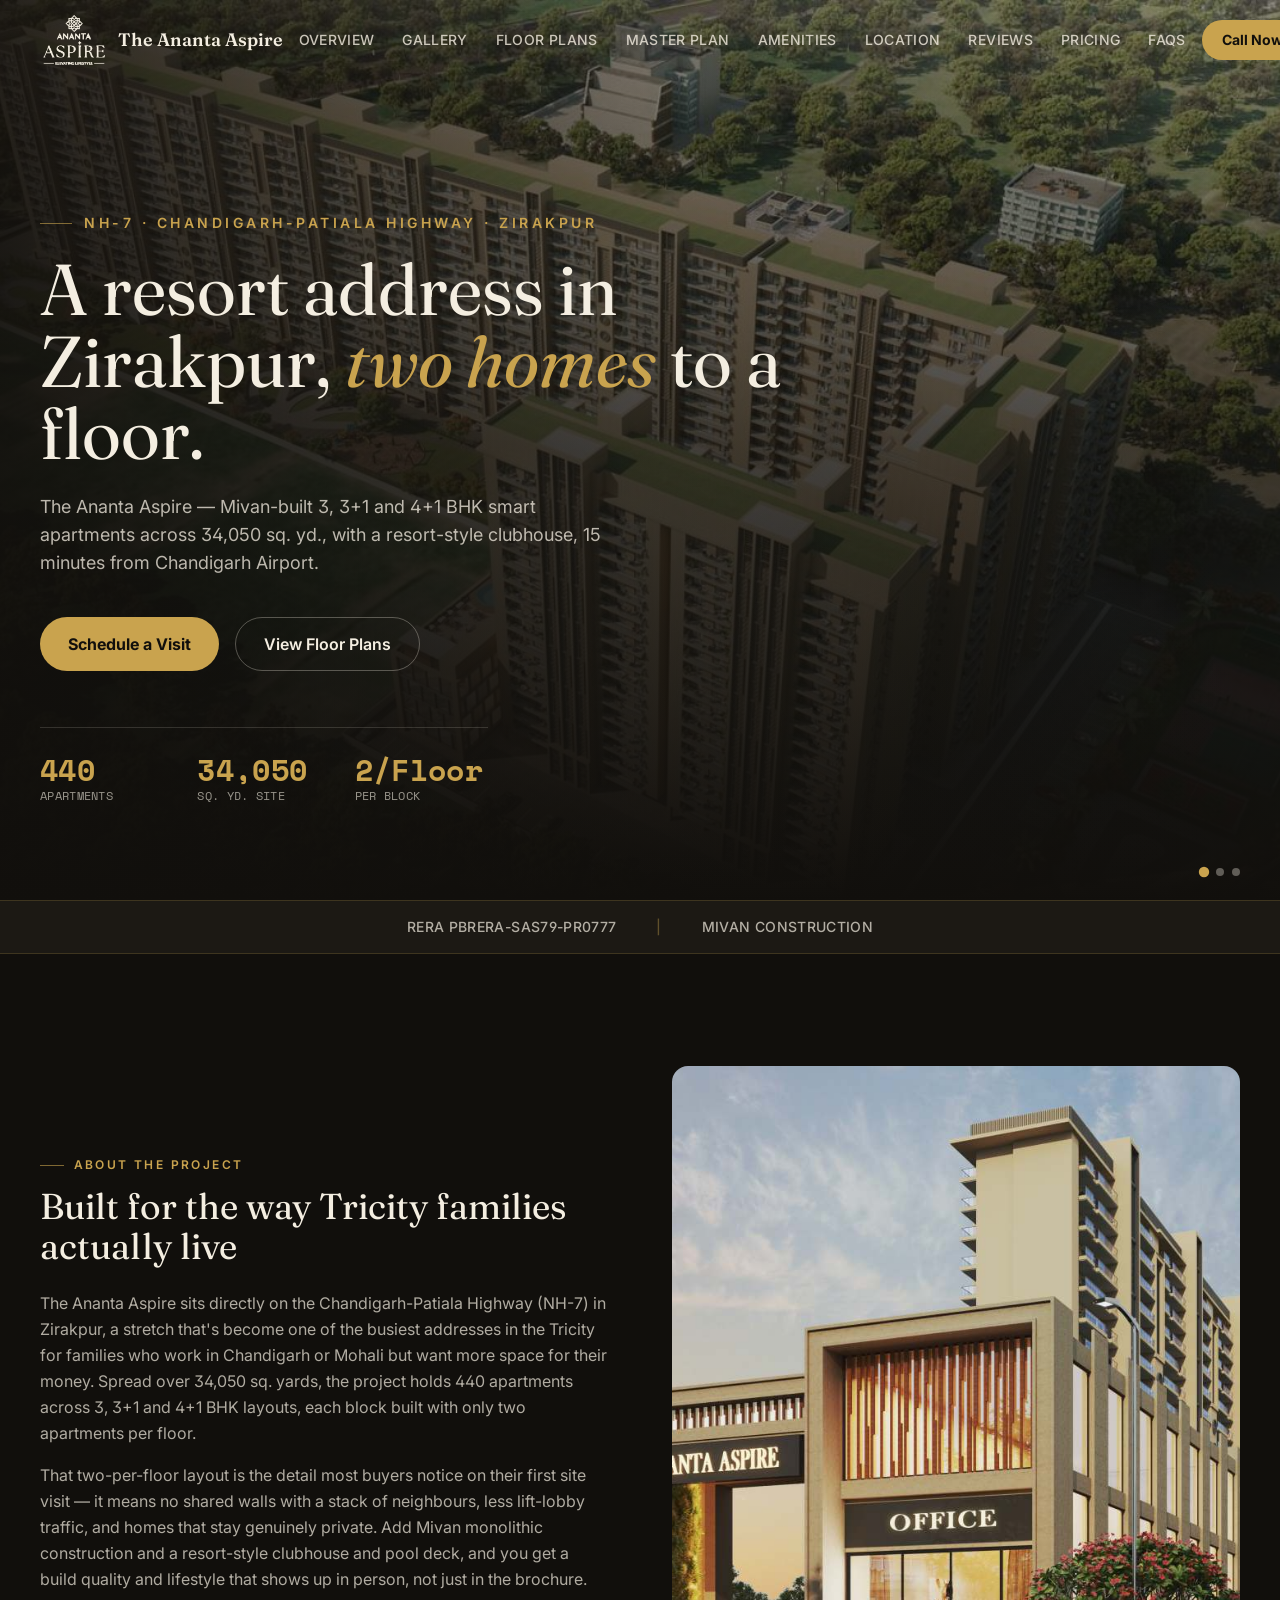
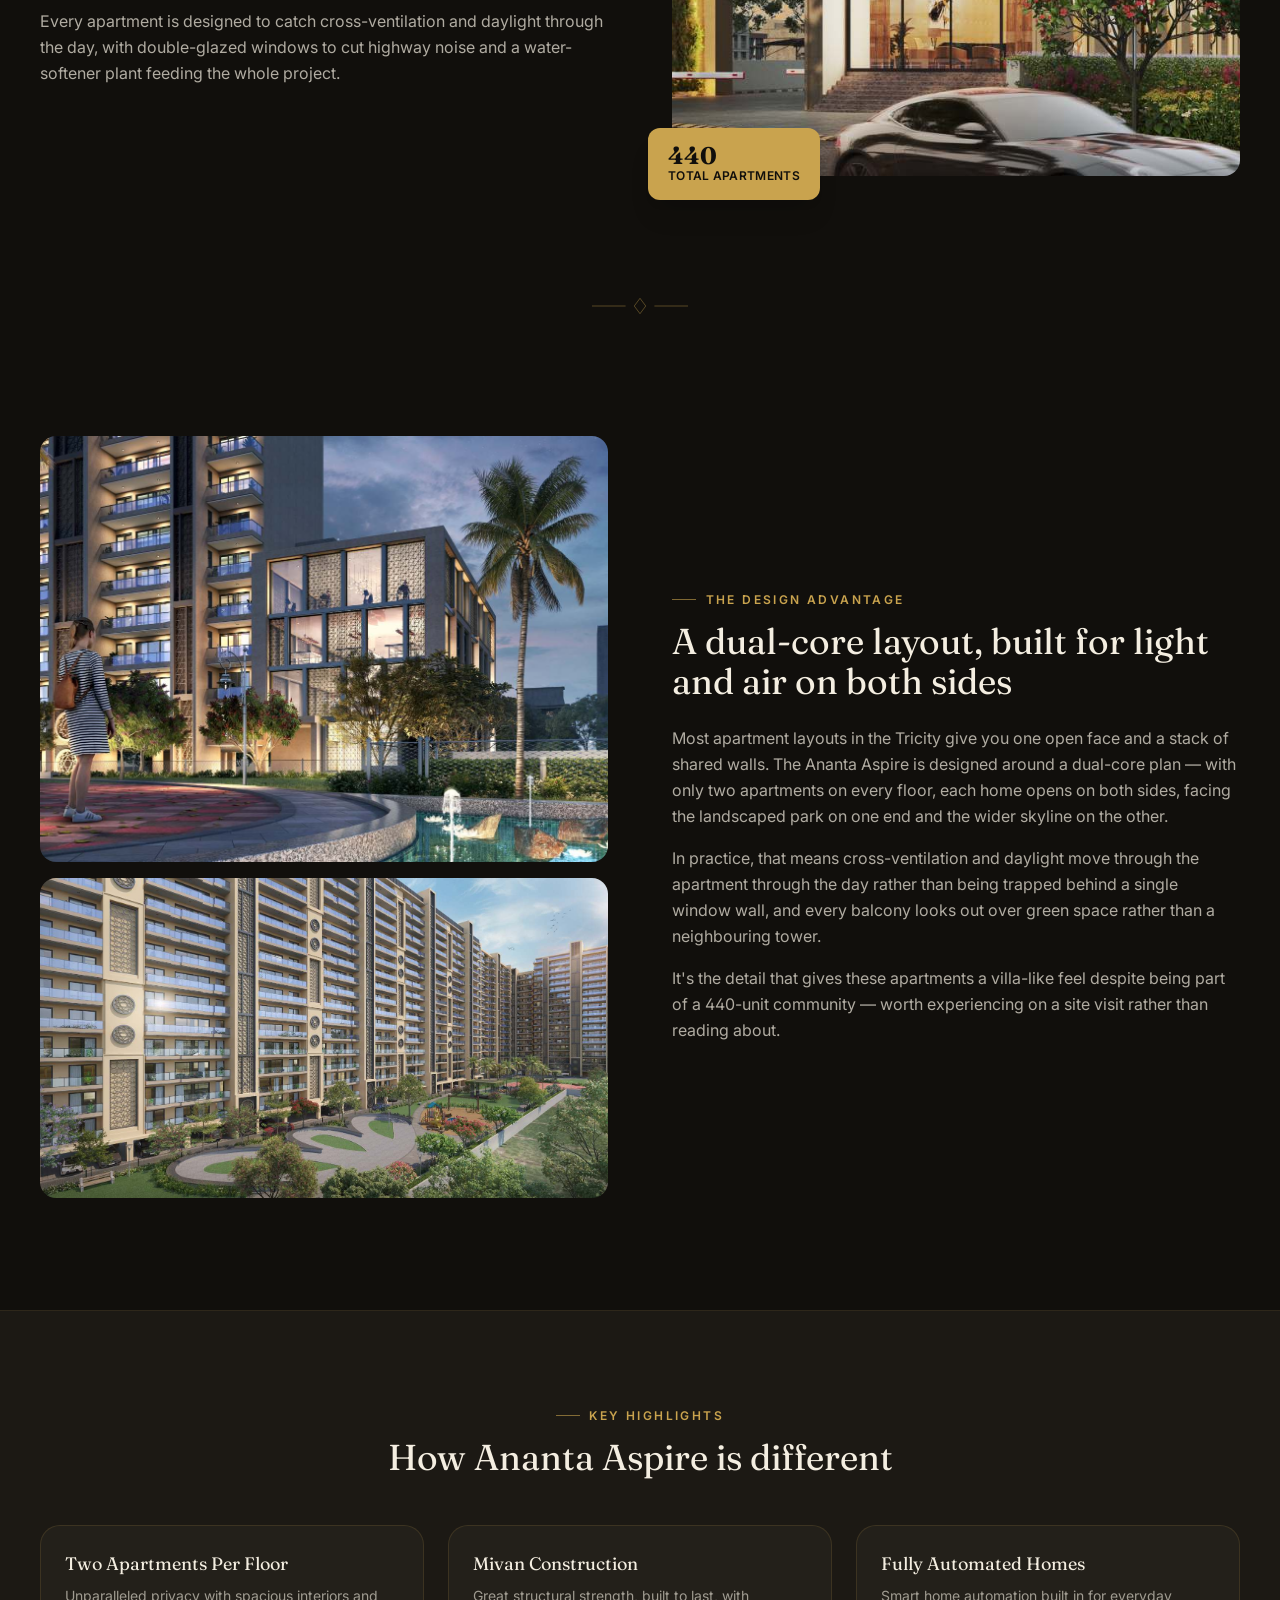
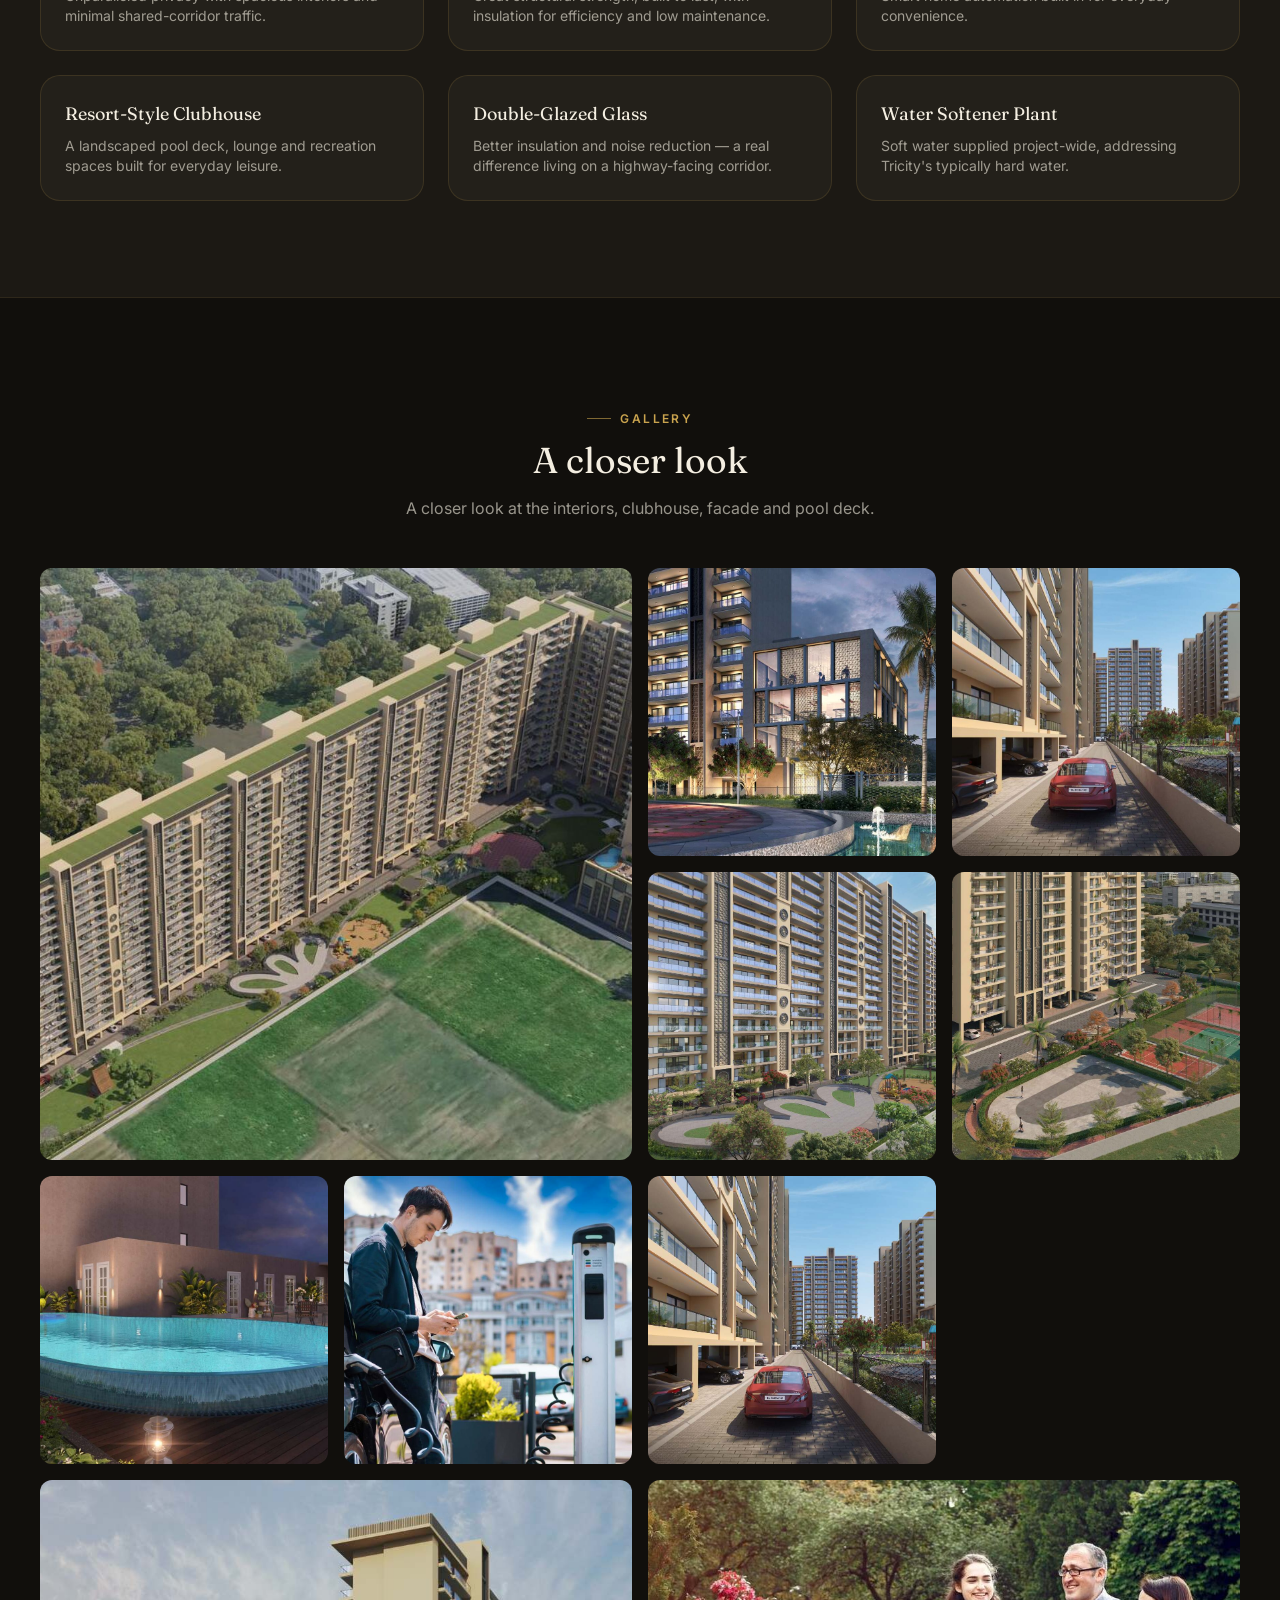
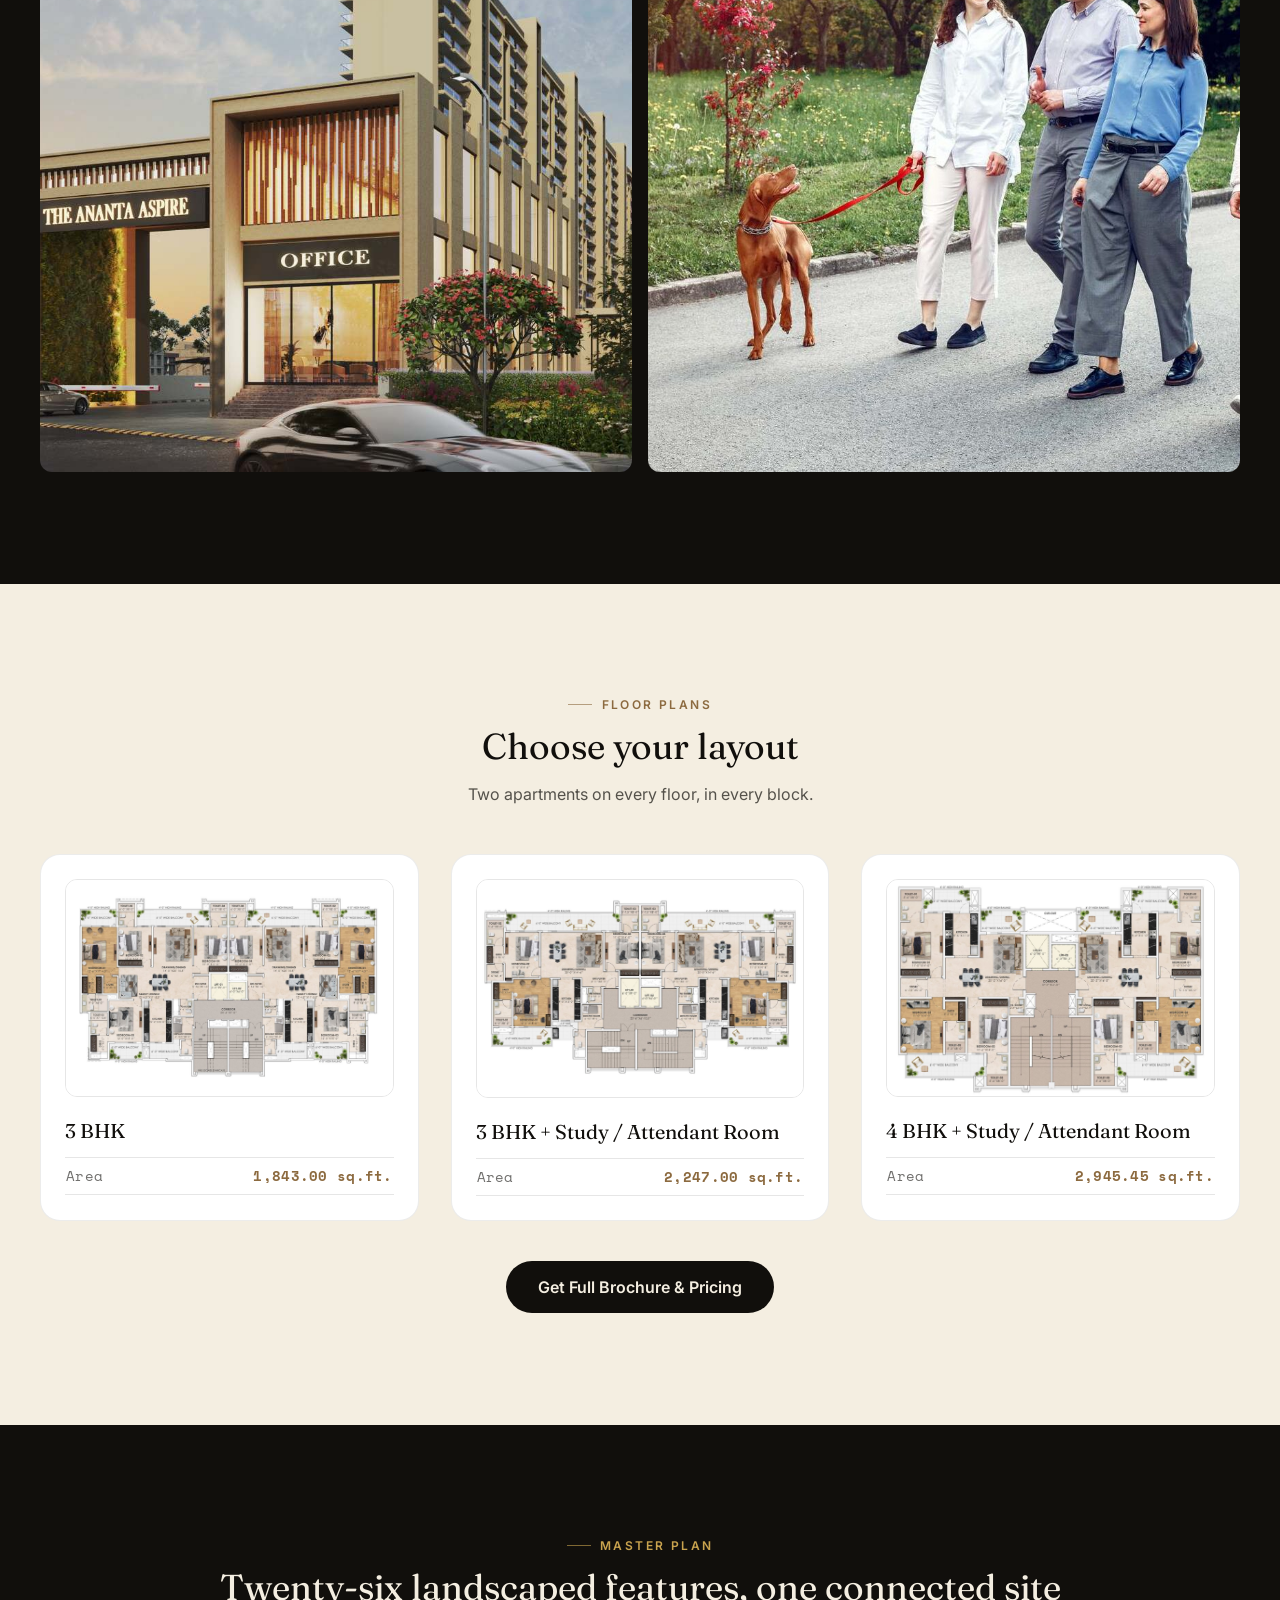
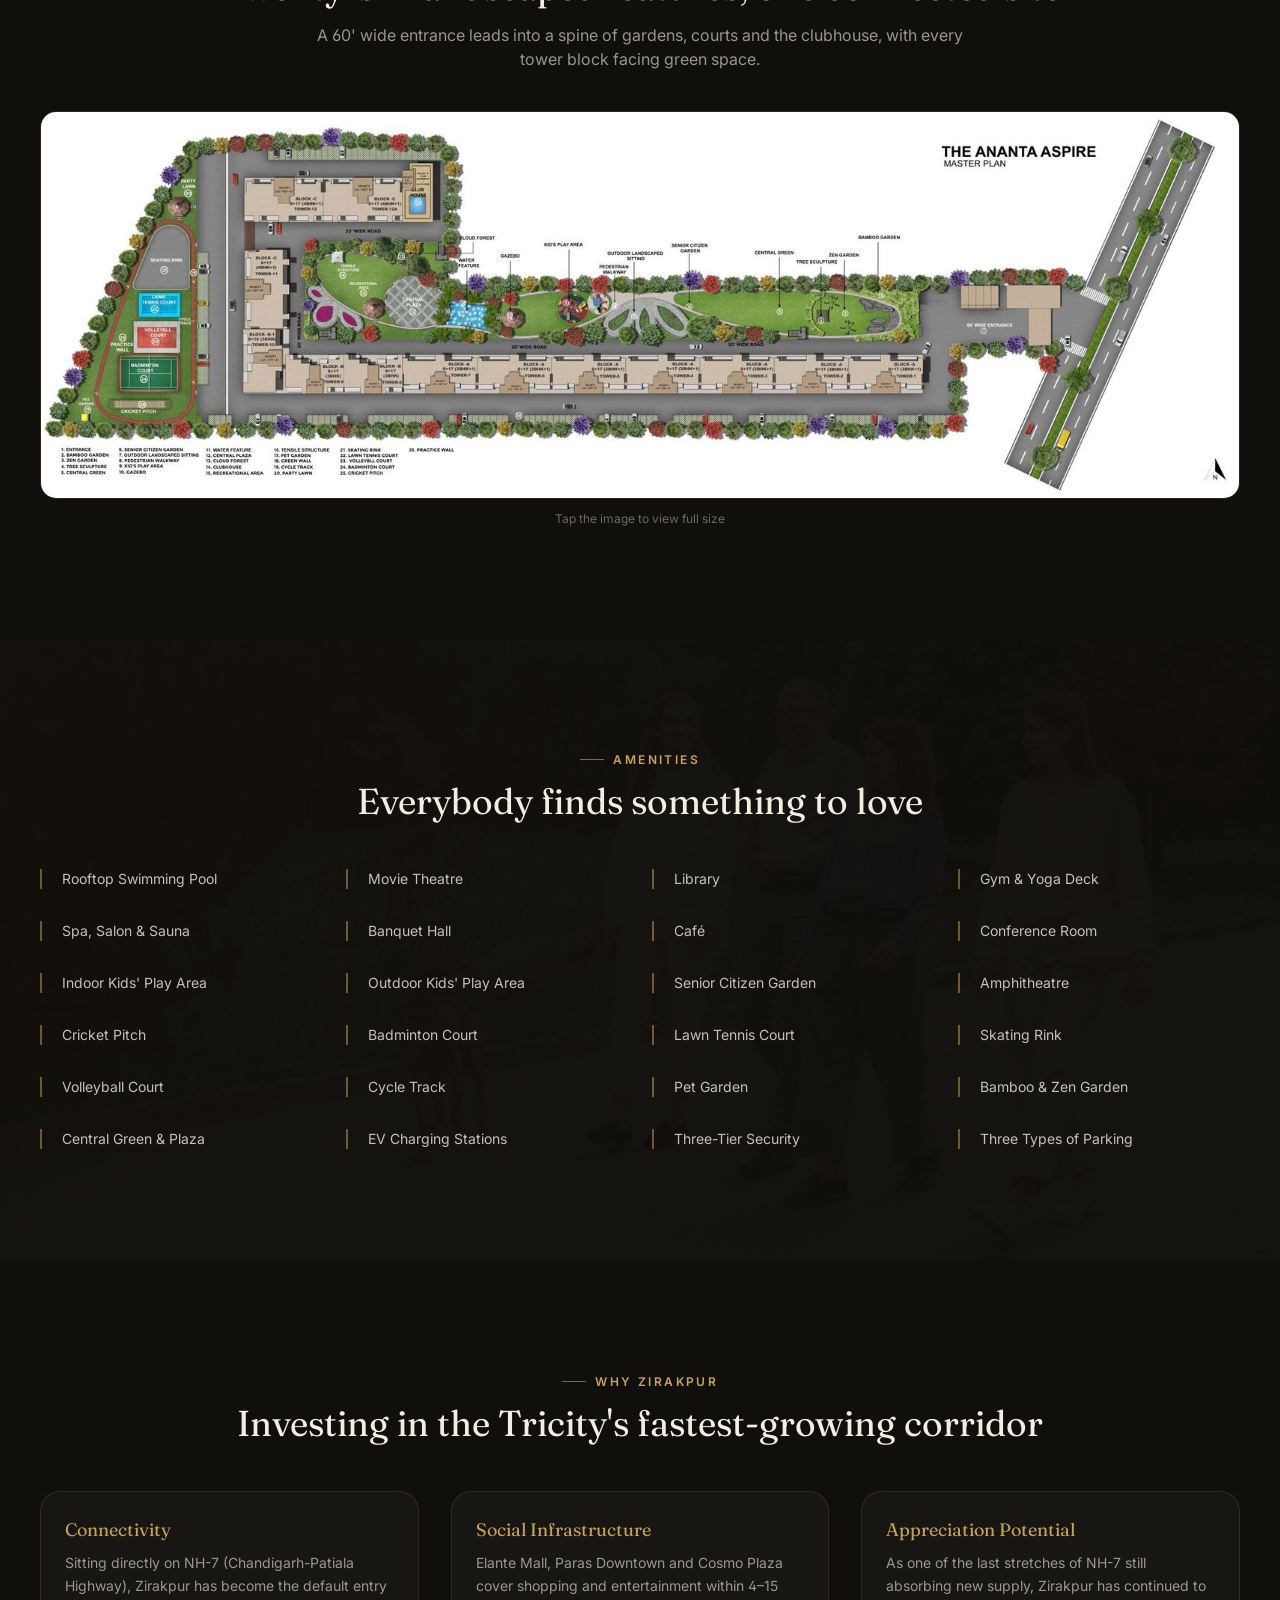
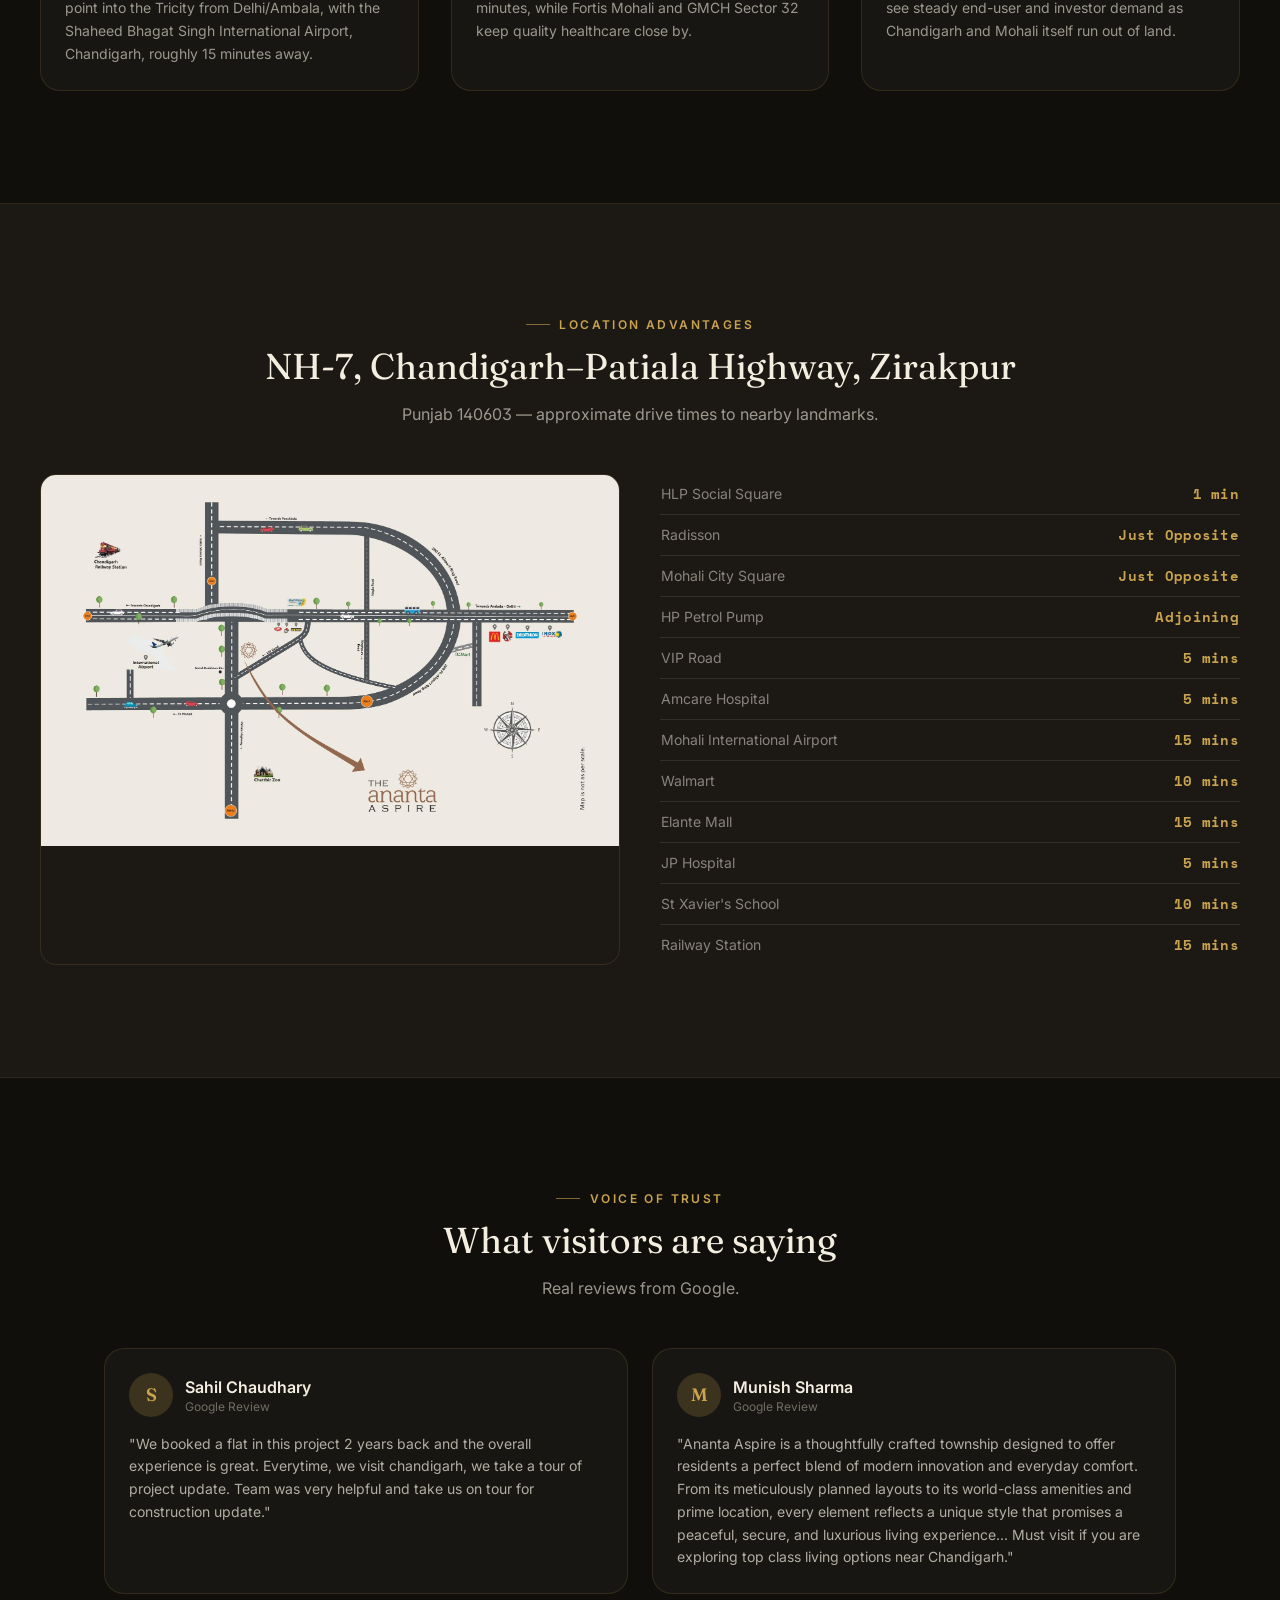
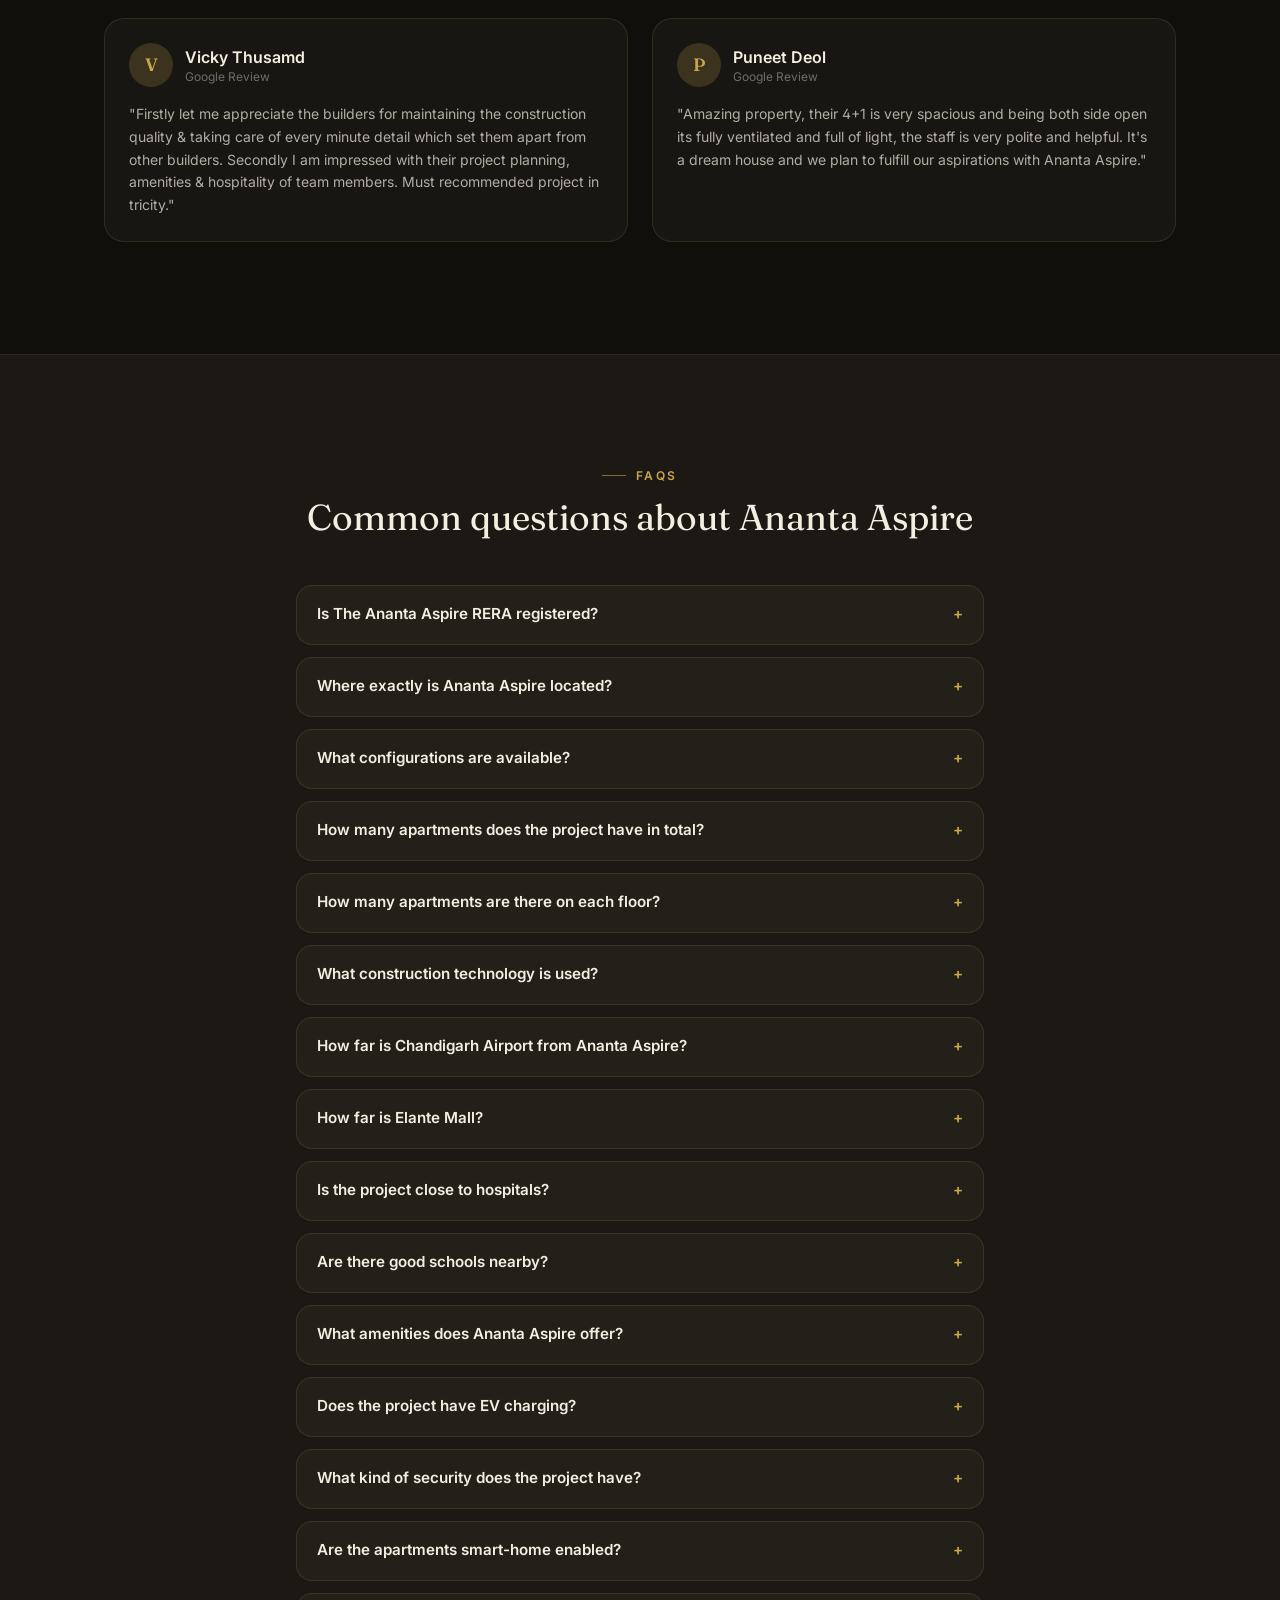
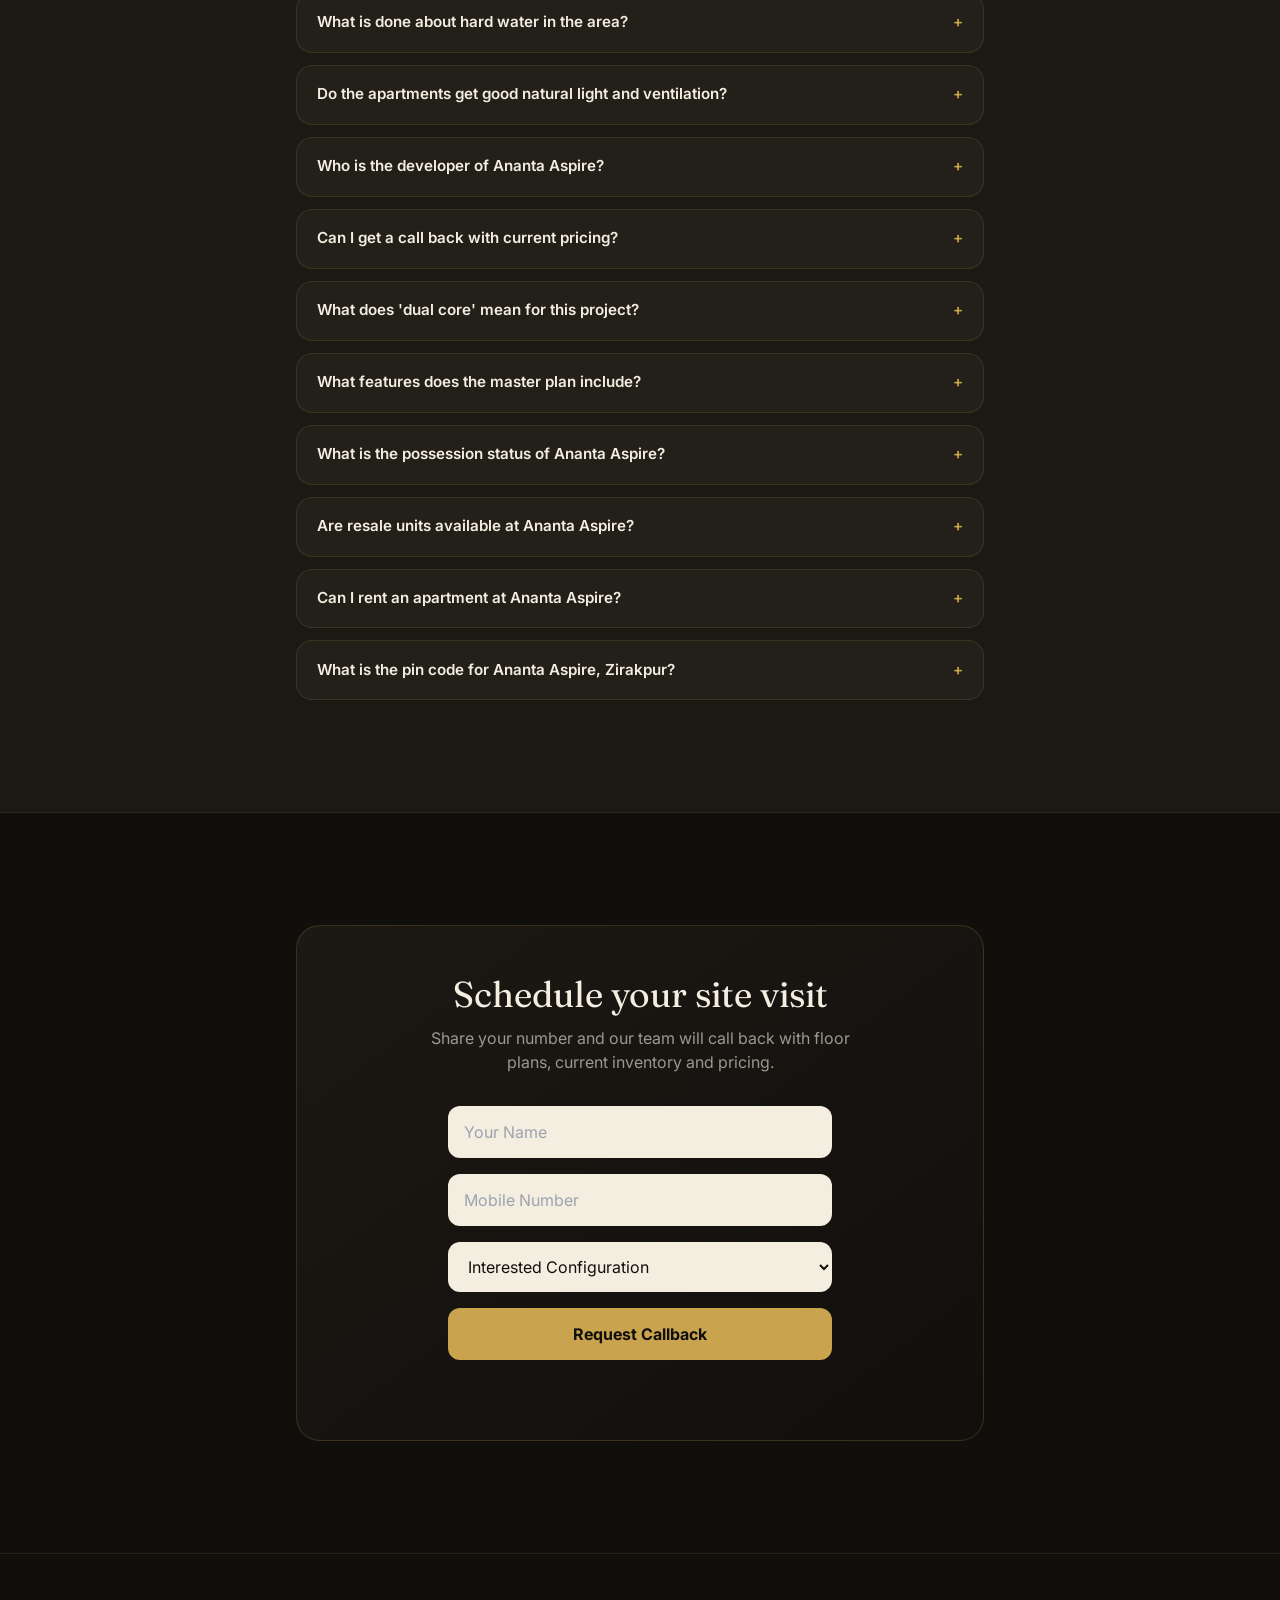
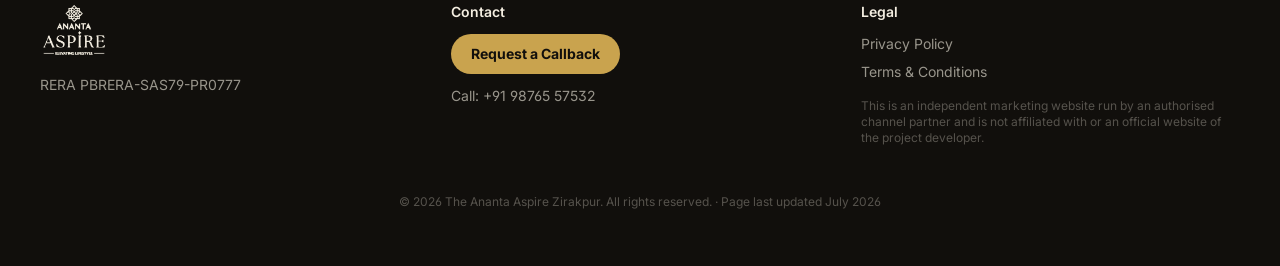
==== commit ccbae54e: "Add phone number to homepage footer only Adds a call link (+91 98765 57532) in the footer Contact co" ====
--- a/ananta-aspire-site/index.html
+++ b/ananta-aspire-site/index.html
@@ -1,6 +1,22 @@
 <!DOCTYPE html>
 <html lang="en">
 <head>
+<!-- Google Tag Manager -->
+<script>(function(w,d,s,l,i){w[l]=w[l]||[];w[l].push({'gtm.start':
+new Date().getTime(),event:'gtm.js'});var f=d.getElementsByTagName(s)[0],
+j=d.createElement(s),dl=l!='dataLayer'?'&l='+l:'';j.async=true;j.src=
+'https://www.googletagmanager.com/gtm.js?id='+i+dl;f.parentNode.insertBefore(j,f);
+})(window,document,'script','dataLayer','GTM-WQ44JMN4');</script>
+<!-- End Google Tag Manager -->
+<!-- Microsoft Clarity -->
+<script type="text/javascript">
+    (function(c,l,a,r,i,t,y){
+        c[a]=c[a]||function(){(c[a].q=c[a].q||[]).push(arguments)};
+        t=l.createElement(r);t.async=1;t.src="https://www.clarity.ms/tag/"+i;
+        y=l.getElementsByTagName(r)[0];y.parentNode.insertBefore(t,y);
+    })(window, document, "clarity", "script", "y39wqf5wjs");
+</script>
+<!-- End Microsoft Clarity -->
 <meta charset="UTF-8">
 <meta name="viewport" content="width=device-width, initial-scale=1.0">
 <title>The Ananta Aspire, Zirakpur | 3, 3+1 & 4+1 BHK Smart Homes on NH-7</title>
@@ -264,6 +280,10 @@
 </script>
 </head>
 <body class="bg-onyx text-ivory font-body">
+<!-- Google Tag Manager (noscript) -->
+<noscript><iframe src="https://www.googletagmanager.com/ns.html?id=GTM-WQ44JMN4"
+height="0" width="0" style="display:none;visibility:hidden"></iframe></noscript>
+<!-- End Google Tag Manager (noscript) -->
 
 <!-- Sticky mobile CTA bar -->
 <div id="stickyBar" class="fixed bottom-0 left-0 right-0 z-40 flex md:hidden">
@@ -683,6 +703,7 @@
     <div>
       <p class="font-semibold text-ivory mb-3">Contact</p>
       <button class="js-open-modal bg-gold text-onyx text-sm font-bold px-5 py-2.5 rounded-full hover:bg-ivory transition" data-source="Footer - Request Callback">Request a Callback</button>
+      <p class="mt-3 text-sm"><a href="tel:+919876557532" class="hover:text-gold">Call: +91 98765 57532</a></p>
     </div>
     <div>
       <p class="font-semibold text-ivory mb-3">Legal</p>
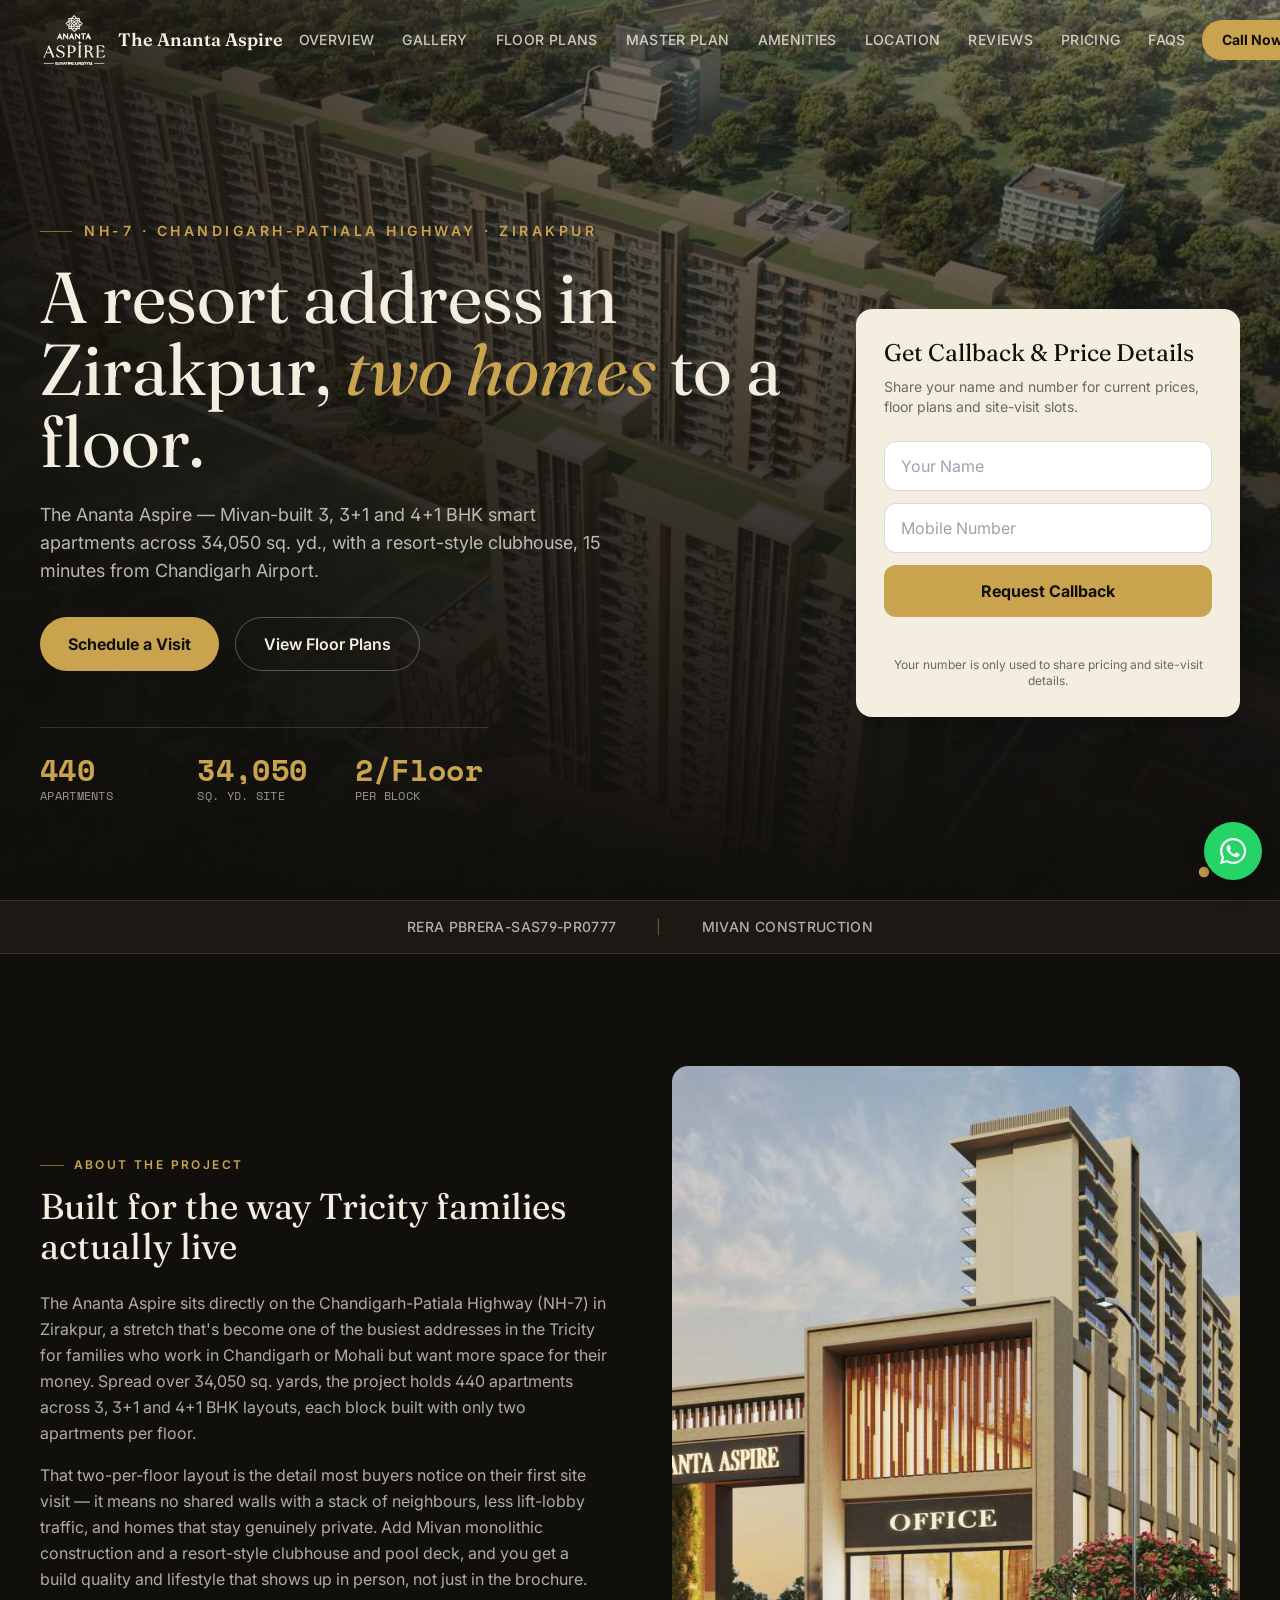
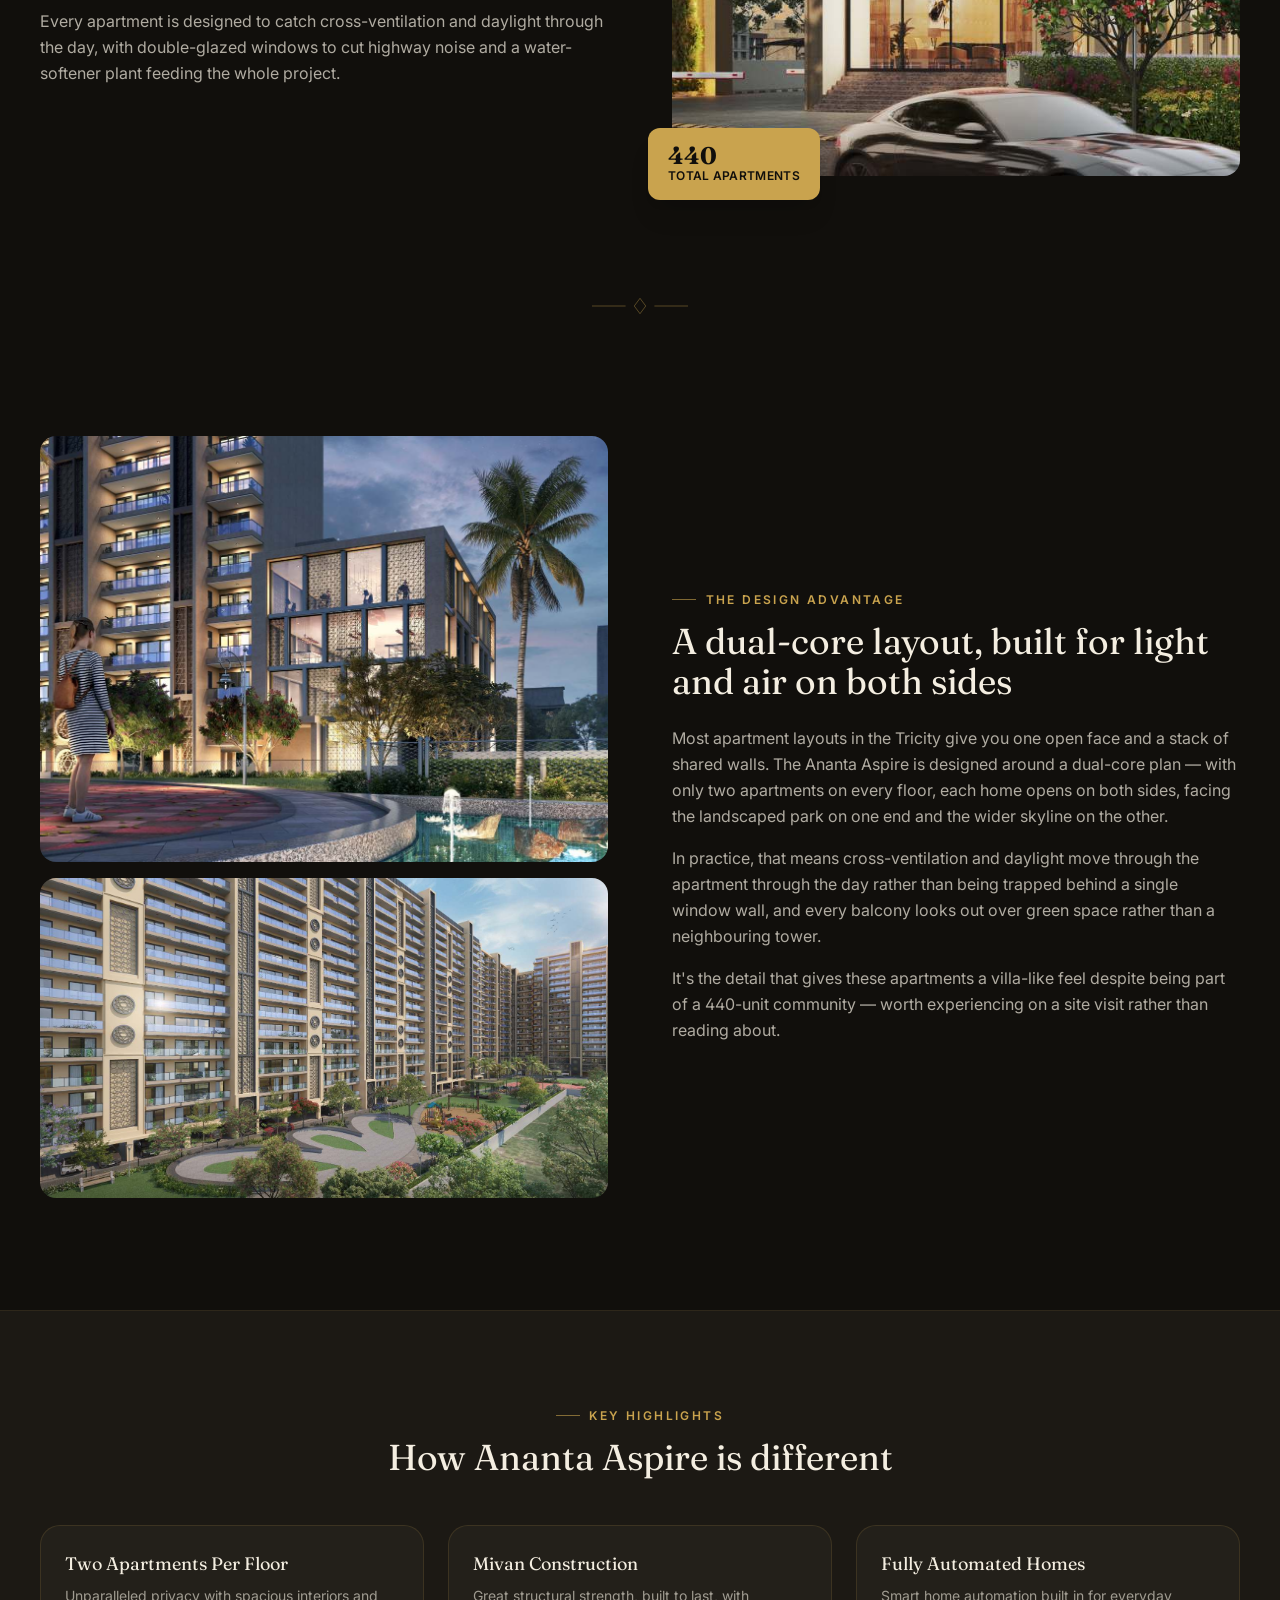
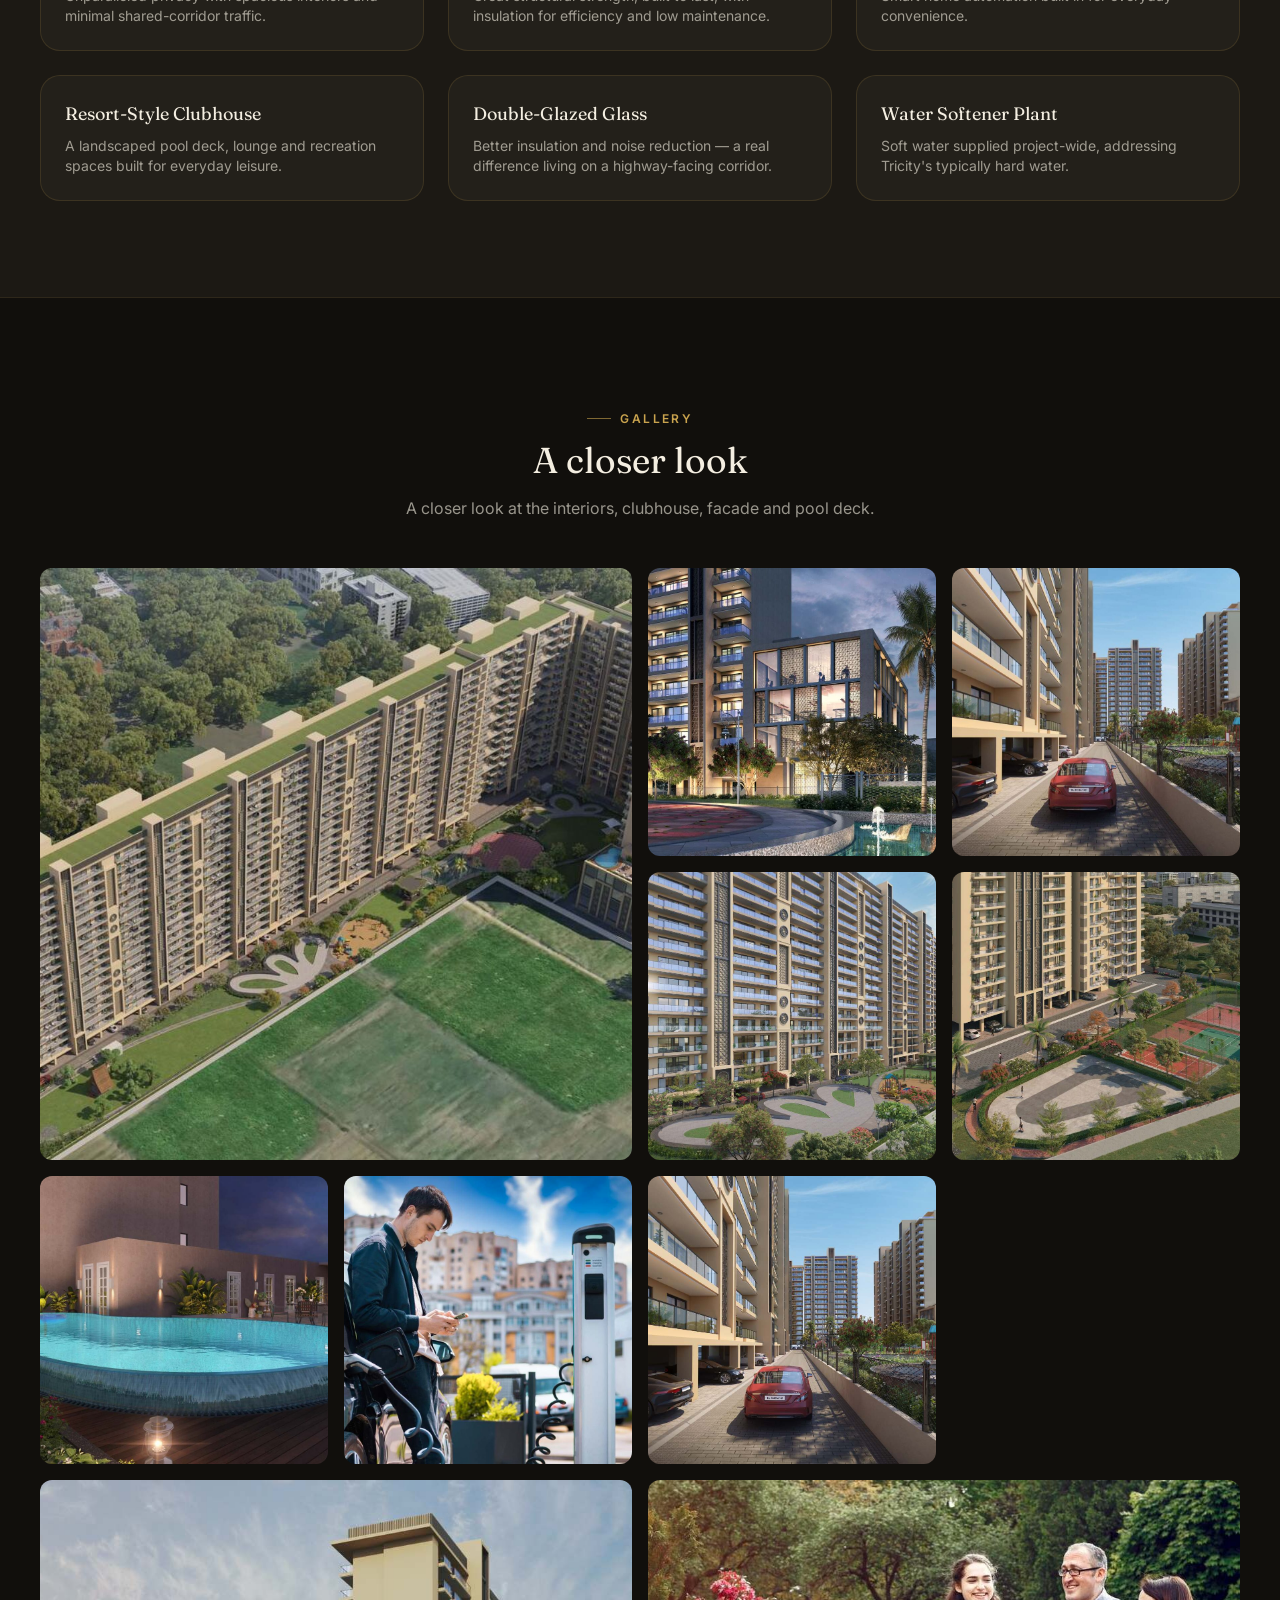
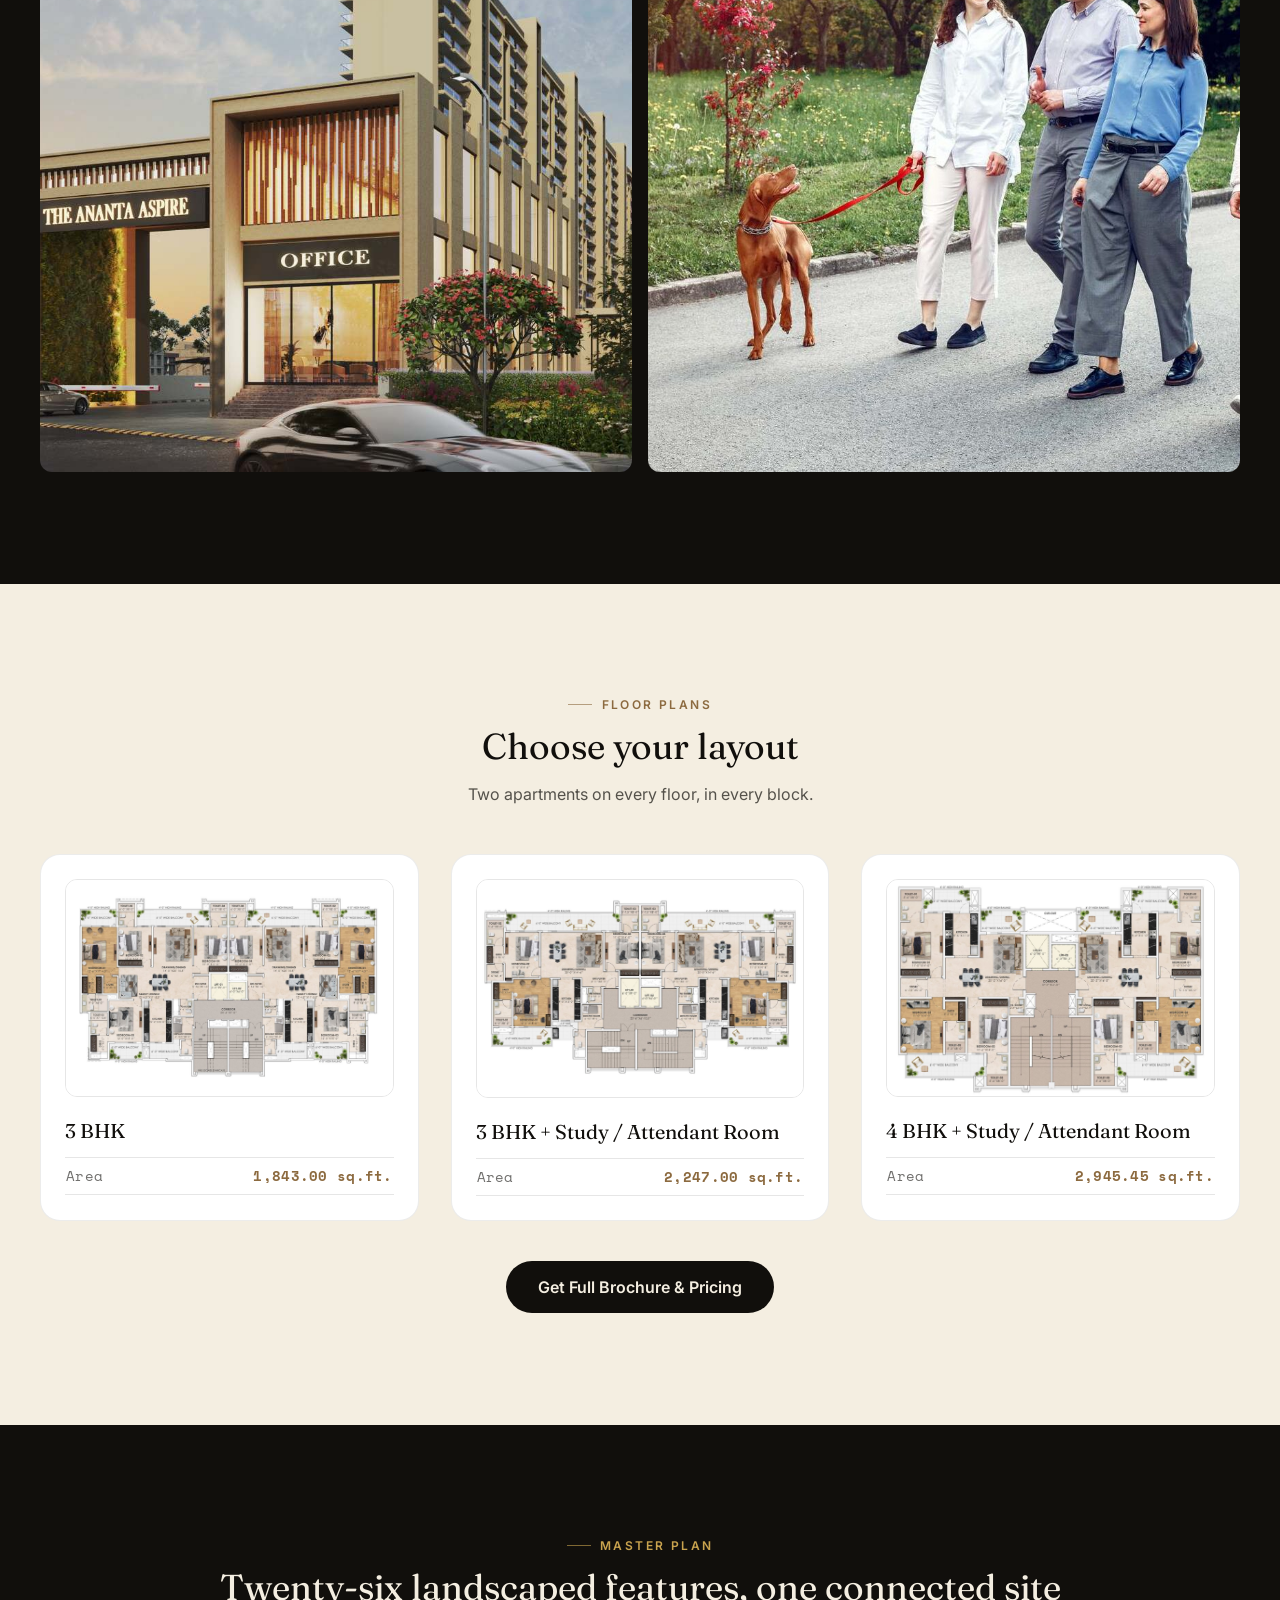
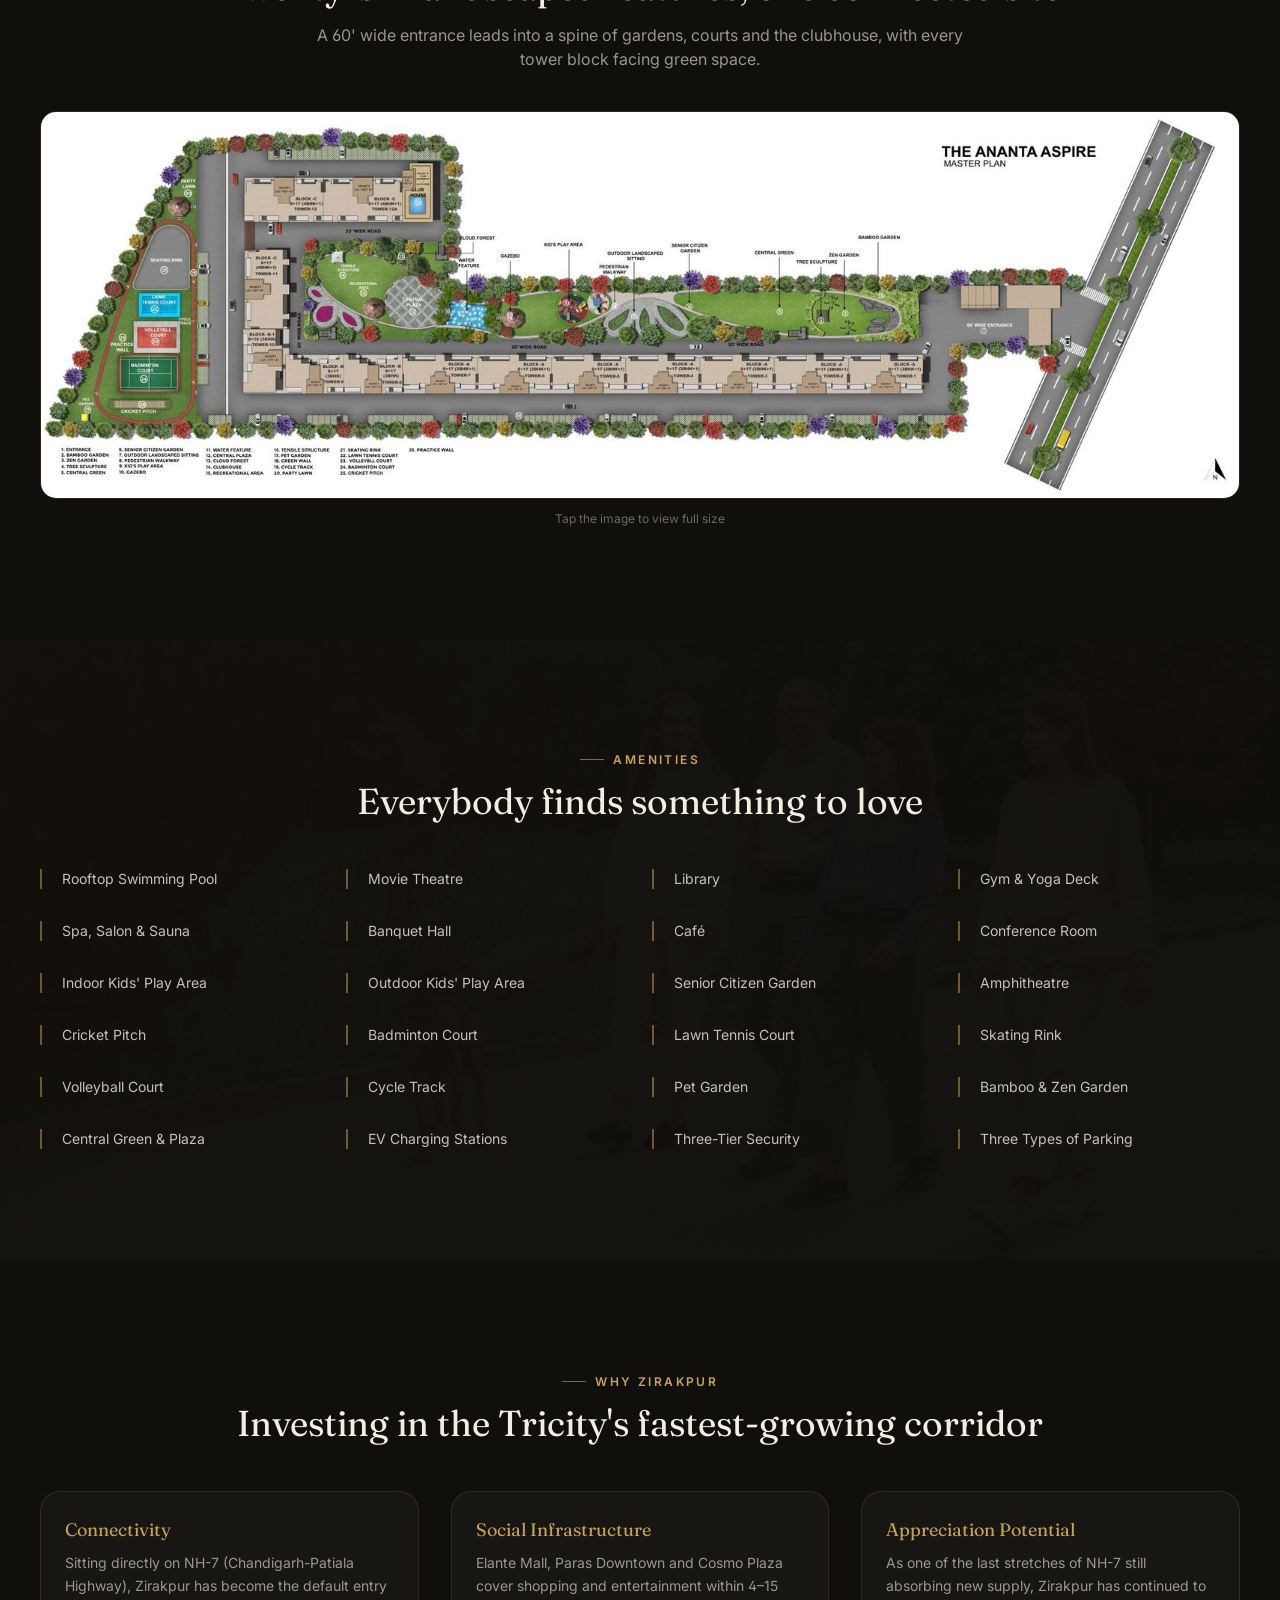
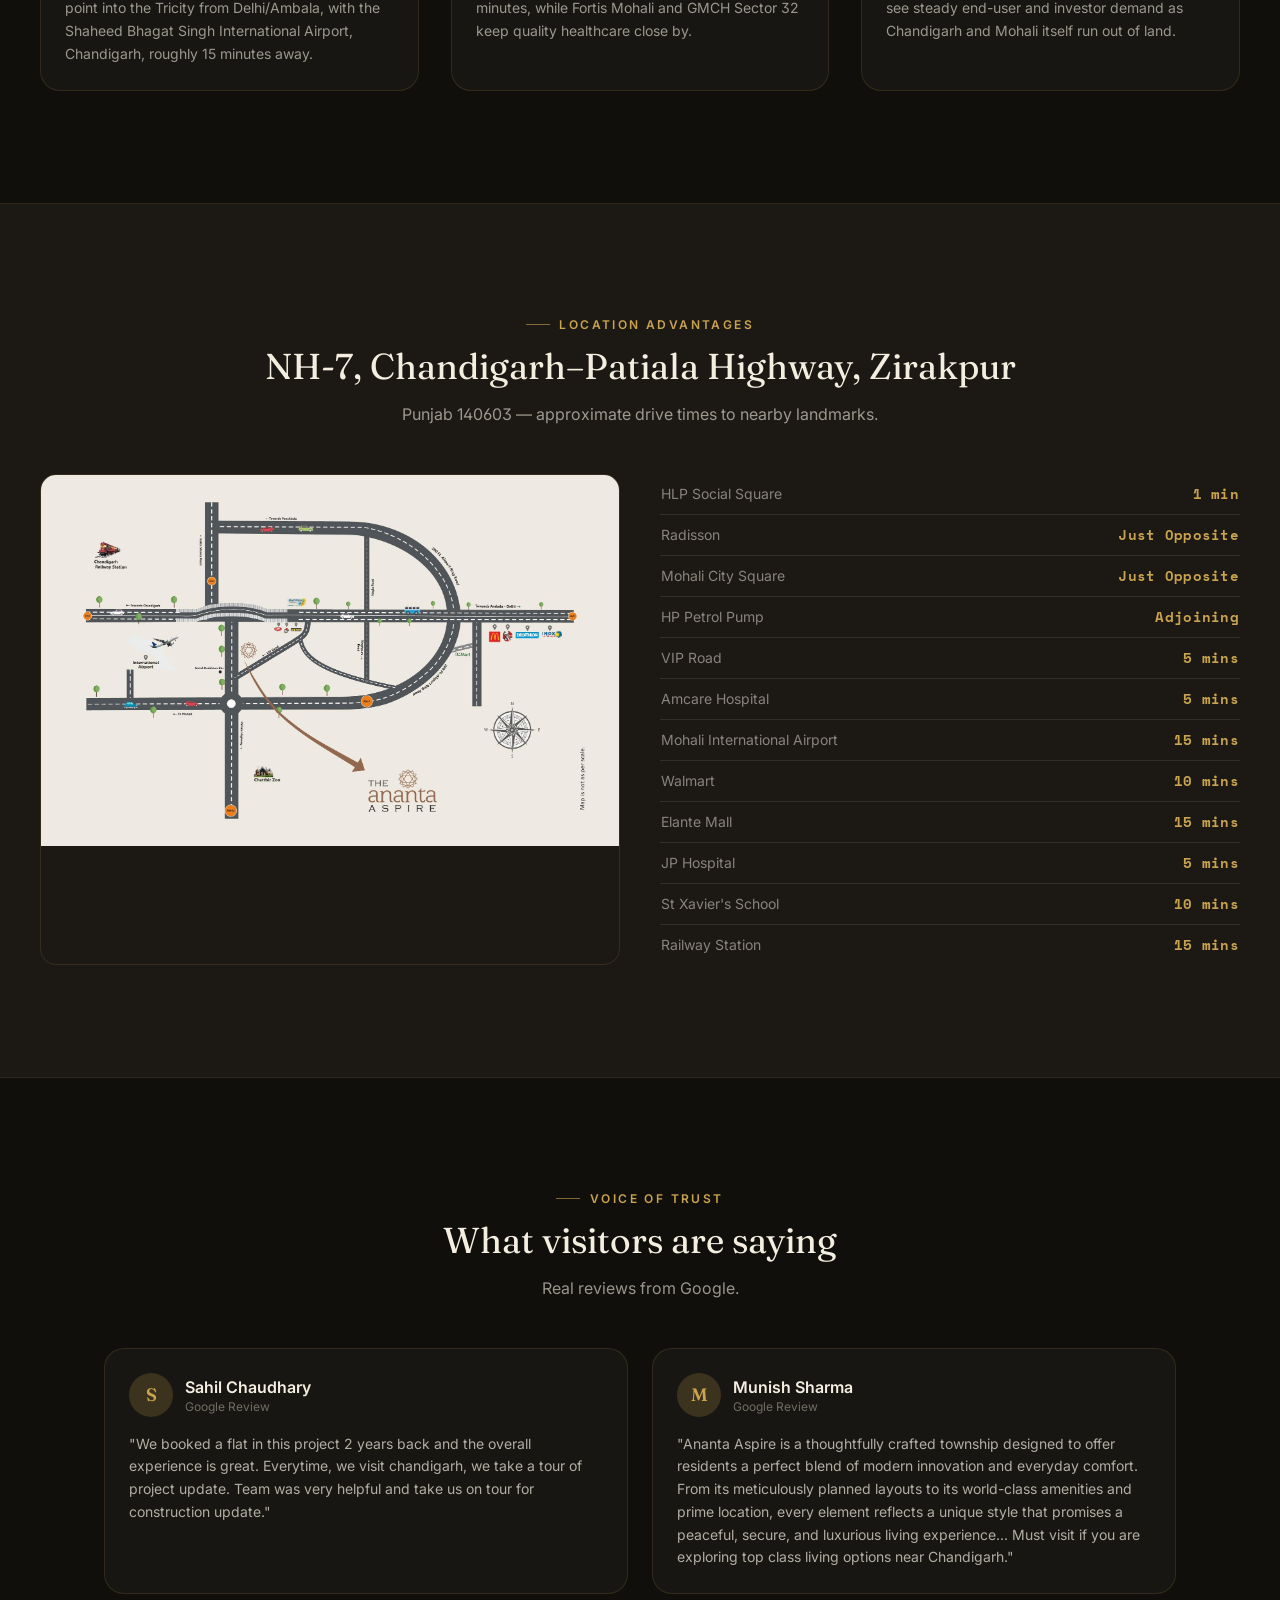
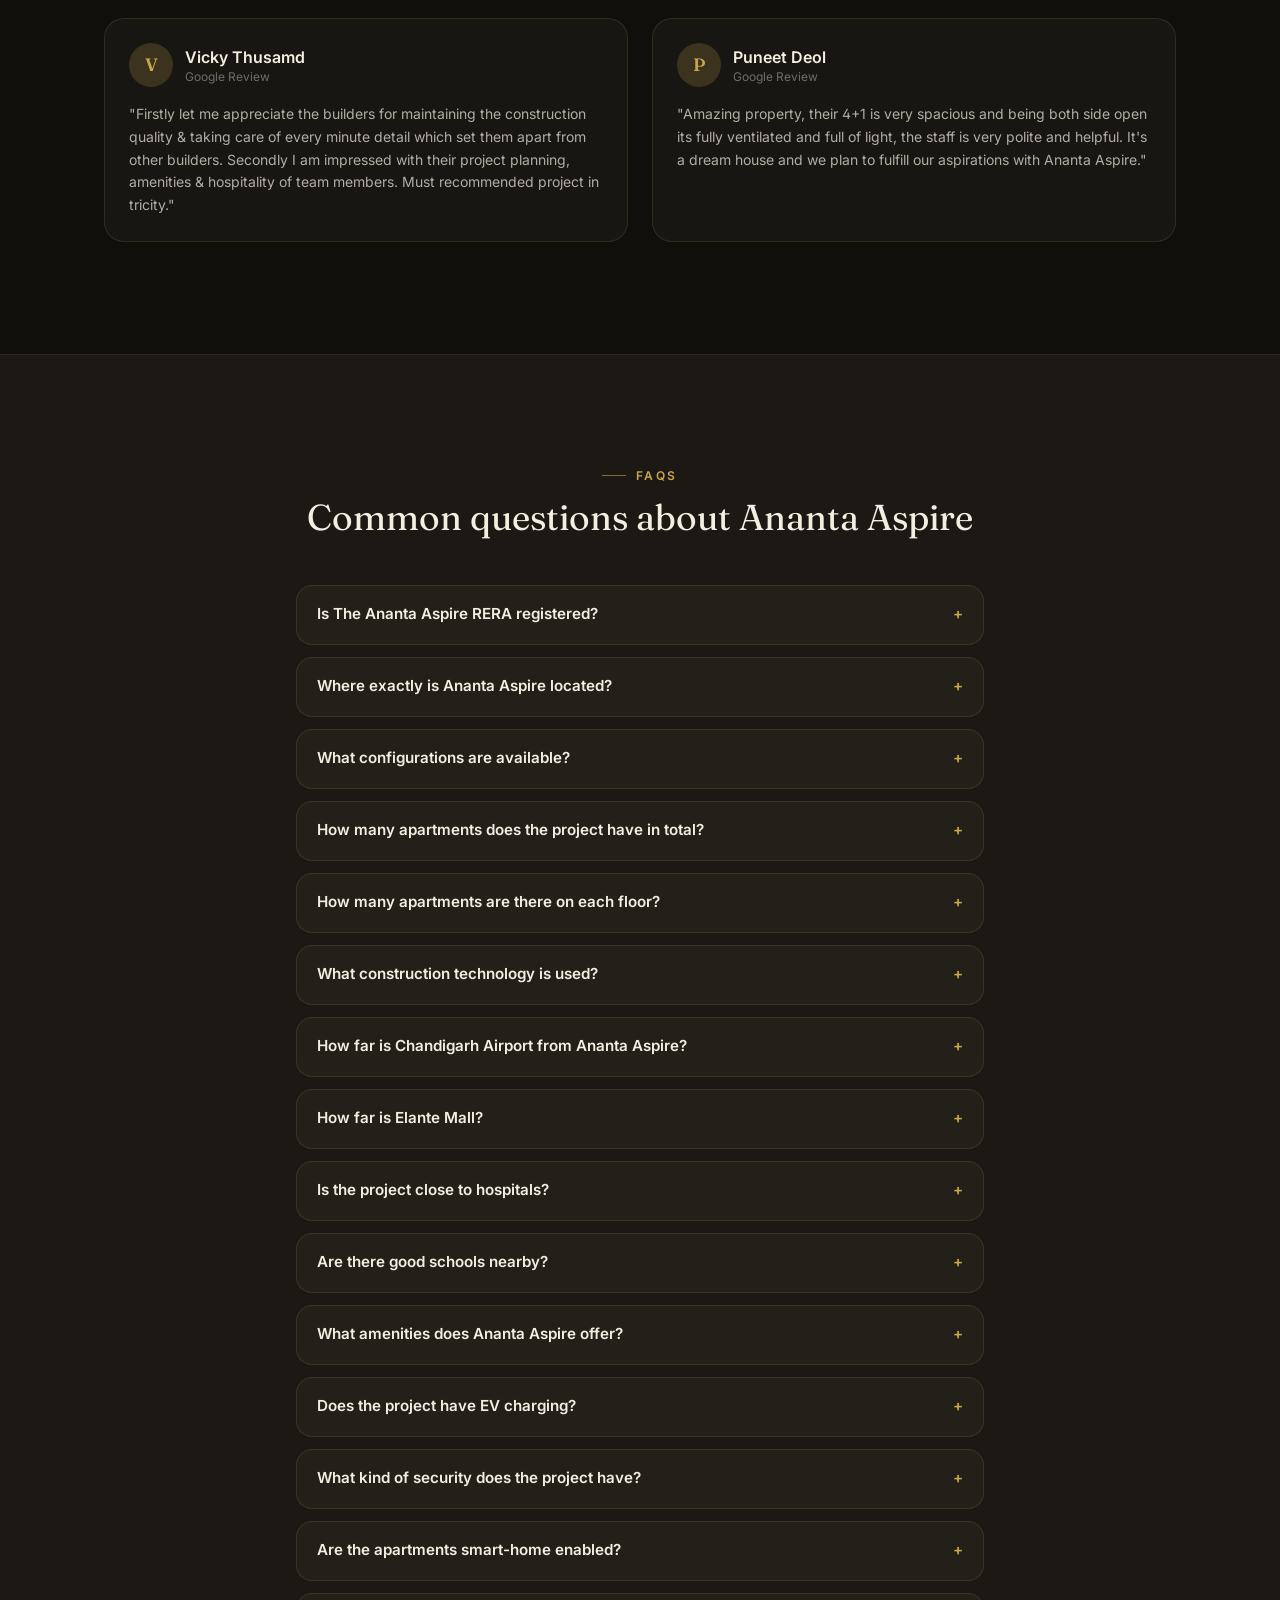
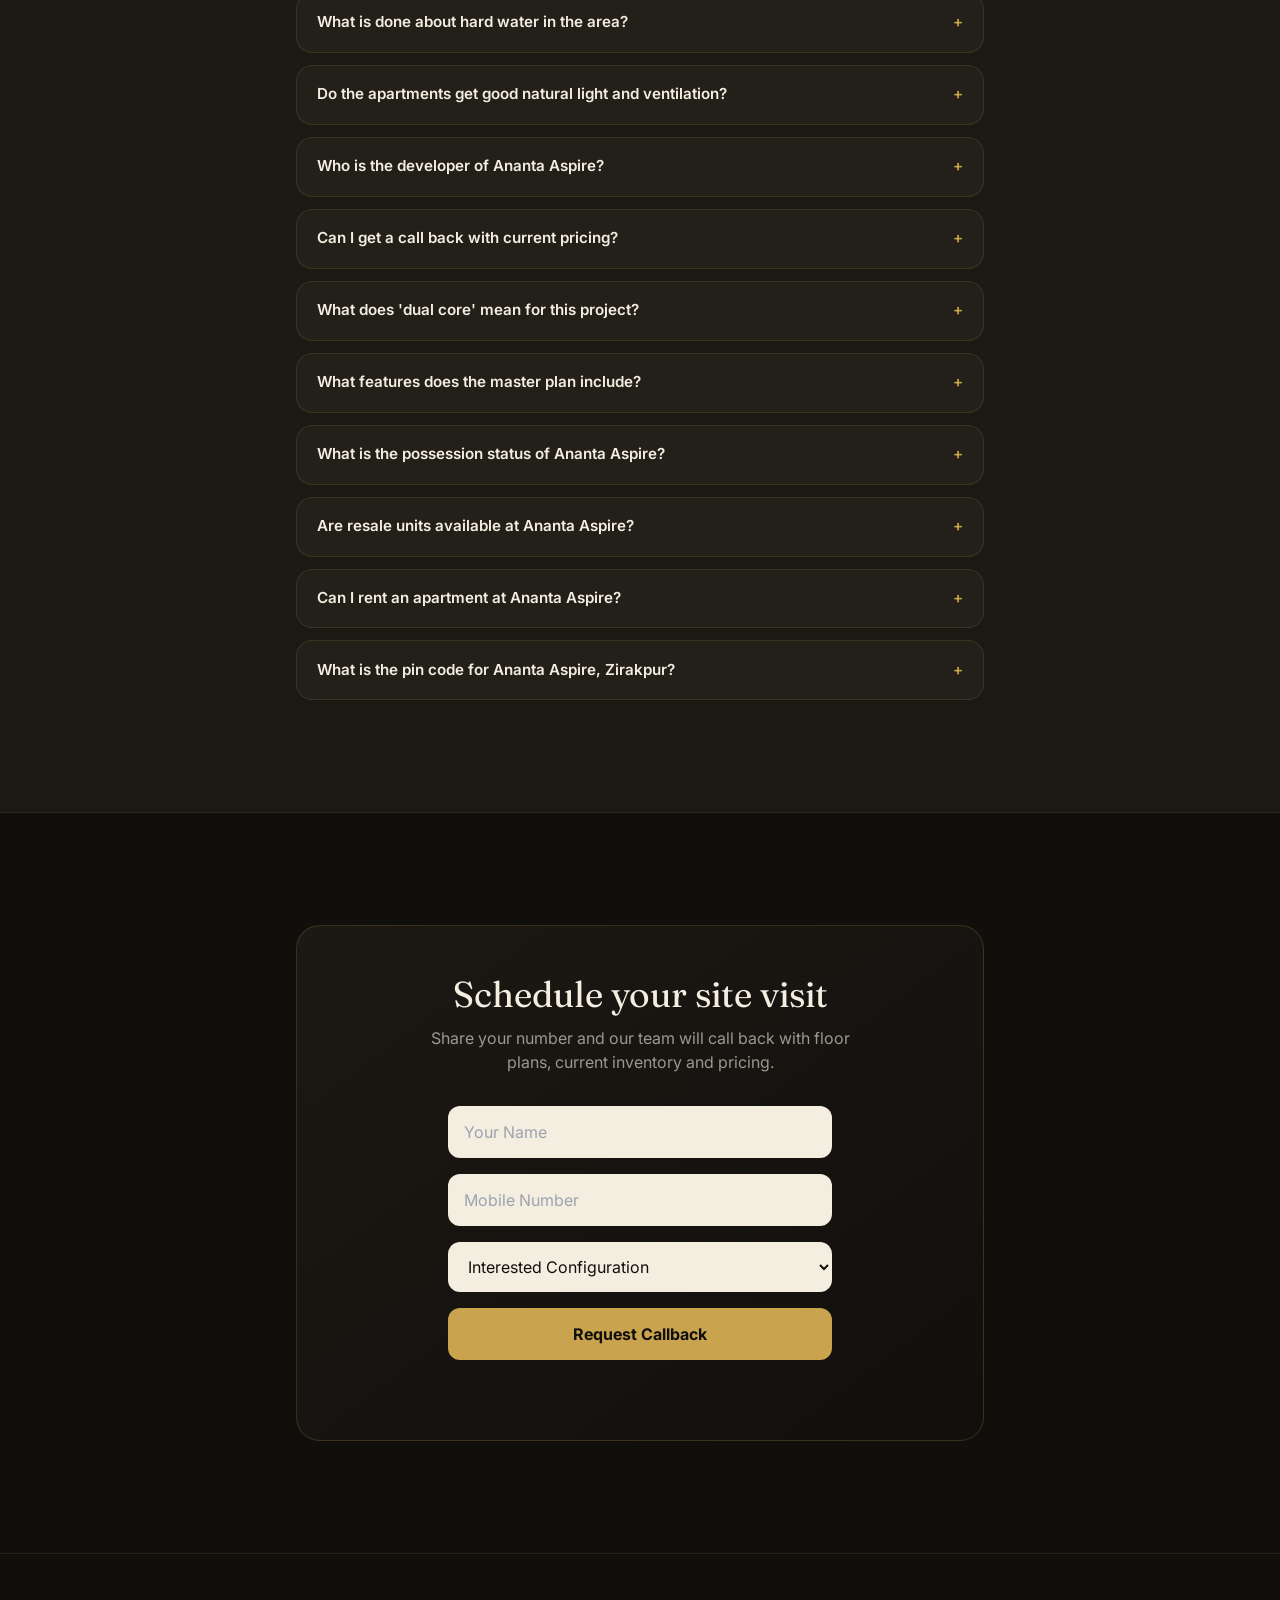
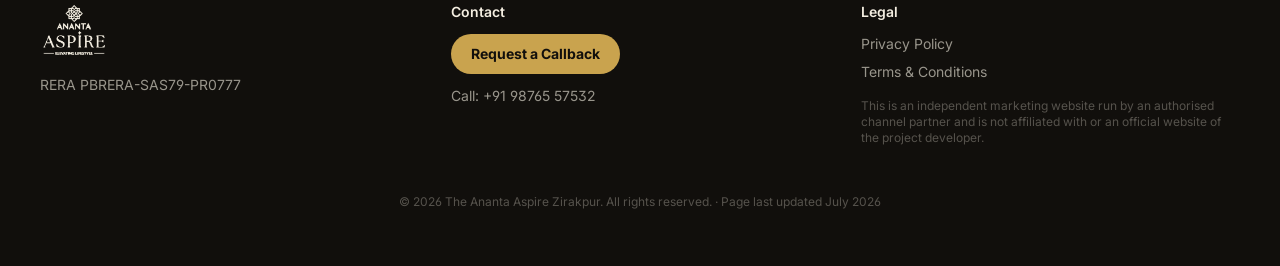
==== commit 8ef6268f: "Update index.html" ====
--- a/ananta-aspire-site/index.html
+++ b/ananta-aspire-site/index.html
@@ -41,6 +41,17 @@
 <link href="https://fonts.googleapis.com/css2?family=Fraunces:opsz,wght@9..144,400;9..144,500;9..144,600;9..144,700&family=Inter:wght@400;500;600;700&family=Space+Mono:wght@400;700&display=swap" rel="stylesheet">
 <link rel="stylesheet" href="tailwind.css">
 <link rel="stylesheet" href="styles.css">
+<style>
+  /* Hero lead form: mobile = text, form, buttons/stats; desktop = text left, form right */
+  .hero-grid{display:grid;row-gap:2rem;grid-template-columns:minmax(0,1fr);grid-template-areas:"intro" "form" "extras"}
+  .hero-intro{grid-area:intro}.hero-form{grid-area:form}.hero-extras{grid-area:extras}
+  .hero-form-card{width:100%;max-width:26rem;padding:1.75rem}
+  .hero-form-card input{width:100%}
+  @media (min-width:1024px){
+    .hero-grid{grid-template-columns:minmax(0,1fr) 24rem;column-gap:4rem;grid-template-areas:"intro form" "extras form";align-items:end}
+    .hero-form{align-self:center}
+  }
+</style>
 <script type="application/ld+json">
 {
   "@context": "https://schema.org",
@@ -307,12 +318,12 @@
     <nav class="hidden lg:flex items-center gap-5 xl:gap-7 text-xs xl:text-sm font-medium tracking-wide uppercase text-ivory/80 flex-1 justify-center">
       <a href="#overview" class="hover:text-gold transition whitespace-nowrap">Overview</a>
       <a href="#gallery" class="hover:text-gold transition whitespace-nowrap">Gallery</a>
-      <a href="floorplans.html" class="hover:text-gold transition whitespace-nowrap">Floor Plans</a>
+      <a href="/floorplans" class="hover:text-gold transition whitespace-nowrap">Floor Plans</a>
       <a href="#masterplan" class="hover:text-gold transition whitespace-nowrap">Master Plan</a>
       <a href="#amenities" class="hover:text-gold transition whitespace-nowrap">Amenities</a>
-      <a href="location.html" class="hover:text-gold transition whitespace-nowrap">Location</a>
-      <a href="reviews.html" class="hover:text-gold transition whitespace-nowrap">Reviews</a>
-      <a href="pricing.html" class="hover:text-gold transition whitespace-nowrap">Pricing</a>
+      <a href="/location" class="hover:text-gold transition whitespace-nowrap">Location</a>
+      <a href="/reviews" class="hover:text-gold transition whitespace-nowrap">Reviews</a>
+      <a href="/pricing" class="hover:text-gold transition whitespace-nowrap">Pricing</a>
       <a href="#faq" class="hover:text-gold transition whitespace-nowrap">FAQs</a>
     </nav>
     <div class="hidden lg:flex items-center shrink-0">
@@ -327,12 +338,12 @@
       <a href="#overview" class="py-3 border-b border-ivory/10">Overview</a>
       <a href="#dualcore" class="py-3 border-b border-ivory/10">Design</a>
       <a href="#gallery" class="py-3 border-b border-ivory/10">Gallery</a>
-      <a href="floorplans.html" class="py-3 border-b border-ivory/10">Floor Plans</a>
+      <a href="/floorplans" class="py-3 border-b border-ivory/10">Floor Plans</a>
       <a href="#masterplan" class="py-3 border-b border-ivory/10">Master Plan</a>
       <a href="#amenities" class="py-3 border-b border-ivory/10">Amenities</a>
-      <a href="reviews.html" class="py-3 border-b border-ivory/10">Reviews</a>
-      <a href="location.html" class="py-3 border-b border-ivory/10">Location</a>
-      <a href="pricing.html" class="py-3 border-b border-ivory/10">Pricing</a>
+      <a href="/reviews" class="py-3 border-b border-ivory/10">Reviews</a>
+      <a href="/location" class="py-3 border-b border-ivory/10">Location</a>
+      <a href="/pricing" class="py-3 border-b border-ivory/10">Pricing</a>
       <a href="#faq" class="py-3">FAQs</a>
     </nav>
   </div>
@@ -347,12 +358,38 @@
     <div class="absolute inset-0 bg-gradient-to-t from-onyx via-onyx/70 to-onyx/20"></div>
     <div class="absolute inset-0 bg-gradient-to-r from-onyx/85 via-onyx/25 to-transparent"></div>
   </div>
-  <div class="relative z-10 max-w-7xl mx-auto px-5 md:px-10 pb-16 md:pb-24 pt-20 md:pt-32 w-full">
+  <div class="relative z-10 max-w-7xl mx-auto px-5 md:px-10 pb-16 md:pb-24 pt-20 md:pt-32 w-full hero-grid">
+    <div class="hero-intro">
     <p class="uppercase tracking-[0.25em] text-gold text-xs md:text-sm font-semibold mb-5 flex items-center gap-3">
       <span class="w-8 h-px bg-gold/60"></span>NH-7 · Chandigarh-Patiala Highway · Zirakpur
     </p>
     <h1 class="font-display text-4xl md:text-6xl lg:text-7xl leading-[1.05] text-ivory mb-6 max-w-3xl">A resort address in Zirakpur, <span class="italic text-gold">two homes</span> to a floor.</h1>
-    <p class="text-base md:text-lg text-ivory/75 max-w-xl mb-10 leading-relaxed">The Ananta Aspire — Mivan-built 3, 3+1 and 4+1 BHK smart apartments across 34,050 sq. yd., with a resort-style clubhouse, 15 minutes from Chandigarh Airport.</p>
+    <p class="text-base md:text-lg text-ivory/75 max-w-xl leading-relaxed">The Ananta Aspire — Mivan-built 3, 3+1 and 4+1 BHK smart apartments across 34,050 sq. yd., with a resort-style clubhouse, 15 minutes from Chandigarh Airport.</p>
+    </div>
+
+    <!-- Hero lead form -->
+    <div class="hero-form">
+      <div class="hero-form-card bg-ivory text-onyx rounded-2xl shadow-xl js-lead-box">
+        <h2 class="font-display text-2xl mb-2">Get Callback &amp; Price Details</h2>
+        <p class="text-sm text-onyx/60 mb-6">Share your name and number for current prices, floor plans and site-visit slots.</p>
+        <form id="heroForm" class="flex flex-col gap-3 js-lead-form" data-source="Hero Form">
+          <input required name="name" type="text" autocomplete="name" placeholder="Your Name" class="rounded-xl px-4 py-3 border border-onyx/15 focus:ring-2 focus:ring-gold outline-none">
+          <input required name="phone" type="tel" inputmode="tel" autocomplete="tel" placeholder="Mobile Number" class="rounded-xl px-4 py-3 border border-onyx/15 focus:ring-2 focus:ring-gold outline-none">
+          <button type="submit" class="bg-gold text-onyx font-bold py-3.5 rounded-xl hover:bg-ivory transition">Request Callback</button>
+          <p class="js-lead-status text-xs text-clay text-center min-h-[1rem]"></p>
+          <p class="text-xs text-onyx/60 text-center">Your number is only used to share pricing and site-visit details.</p>
+        </form>
+        <div class="js-lead-success hidden flex-col items-center gap-3 py-4 text-center">
+          <div class="w-14 h-14 rounded-full bg-onyx flex items-center justify-center">
+            <svg class="w-7 h-7 text-gold" fill="none" stroke="currentColor" viewBox="0 0 24 24" stroke-width="3"><path stroke-linecap="round" stroke-linejoin="round" d="M4.5 12.75l6 6 9-13.5"/></svg>
+          </div>
+          <h3 class="font-display text-2xl text-onyx">Thank you!</h3>
+          <p class="text-onyx/60 text-sm">We've received your details — our team will call you shortly.</p>
+        </div>
+      </div>
+    </div>
+
+    <div class="hero-extras">
     <div class="flex flex-wrap gap-4 mb-14">
       <button class="js-open-modal bg-gold text-onyx font-bold px-7 py-3.5 rounded-full hover:bg-ivory transition" data-source="Hero - Schedule Visit">Schedule a Visit</button>
       <a href="#floorplans" class="border border-ivory/30 text-ivory font-semibold px-7 py-3.5 rounded-full hover:border-gold hover:text-gold transition">View Floor Plans</a>
@@ -361,6 +398,7 @@
       <div><p class="text-2xl md:text-3xl font-bold text-gold">440</p><p class="text-xs uppercase tracking-wide text-ivory/60">Apartments</p></div>
       <div><p class="text-2xl md:text-3xl font-bold text-gold">34,050</p><p class="text-xs uppercase tracking-wide text-ivory/60">Sq. Yd. Site</p></div>
       <div><p class="text-2xl md:text-3xl font-bold text-gold">2/Floor</p><p class="text-xs uppercase tracking-wide text-ivory/60">Per Block</p></div>
+    </div>
     </div>
   </div>
   <div class="hero-dots absolute bottom-6 right-6 md:right-10 z-10 flex gap-2">
@@ -703,12 +741,12 @@
     <div>
       <p class="font-semibold text-ivory mb-3">Contact</p>
       <button class="js-open-modal bg-gold text-onyx text-sm font-bold px-5 py-2.5 rounded-full hover:bg-ivory transition" data-source="Footer - Request Callback">Request a Callback</button>
-      <p class="mt-3 text-sm"><a href="tel:+919876557532" class="hover:text-gold">Call: +91 98765 57532</a></p>
+      <p class="mt-3 text-sm"><a href="tel:+919876557532" class="js-open-modal hover:text-gold" data-source="Footer - Call Click" data-call="+919876557532">Call: +91 98765 57532</a></p>
     </div>
     <div>
       <p class="font-semibold text-ivory mb-3">Legal</p>
-      <p><a href="privacy-policy.html" class="hover:text-gold">Privacy Policy</a></p>
-      <p class="mt-2"><a href="terms.html" class="hover:text-gold">Terms &amp; Conditions</a></p>
+      <p><a href="/privacy-policy" class="hover:text-gold">Privacy Policy</a></p>
+      <p class="mt-2"><a href="/terms" class="hover:text-gold">Terms &amp; Conditions</a></p>
       <p class="mt-4 text-xs text-ivory/30">This is an independent marketing website run by an authorised channel partner and is not affiliated with or an official website of the project developer.</p>
     </div>
   </div>
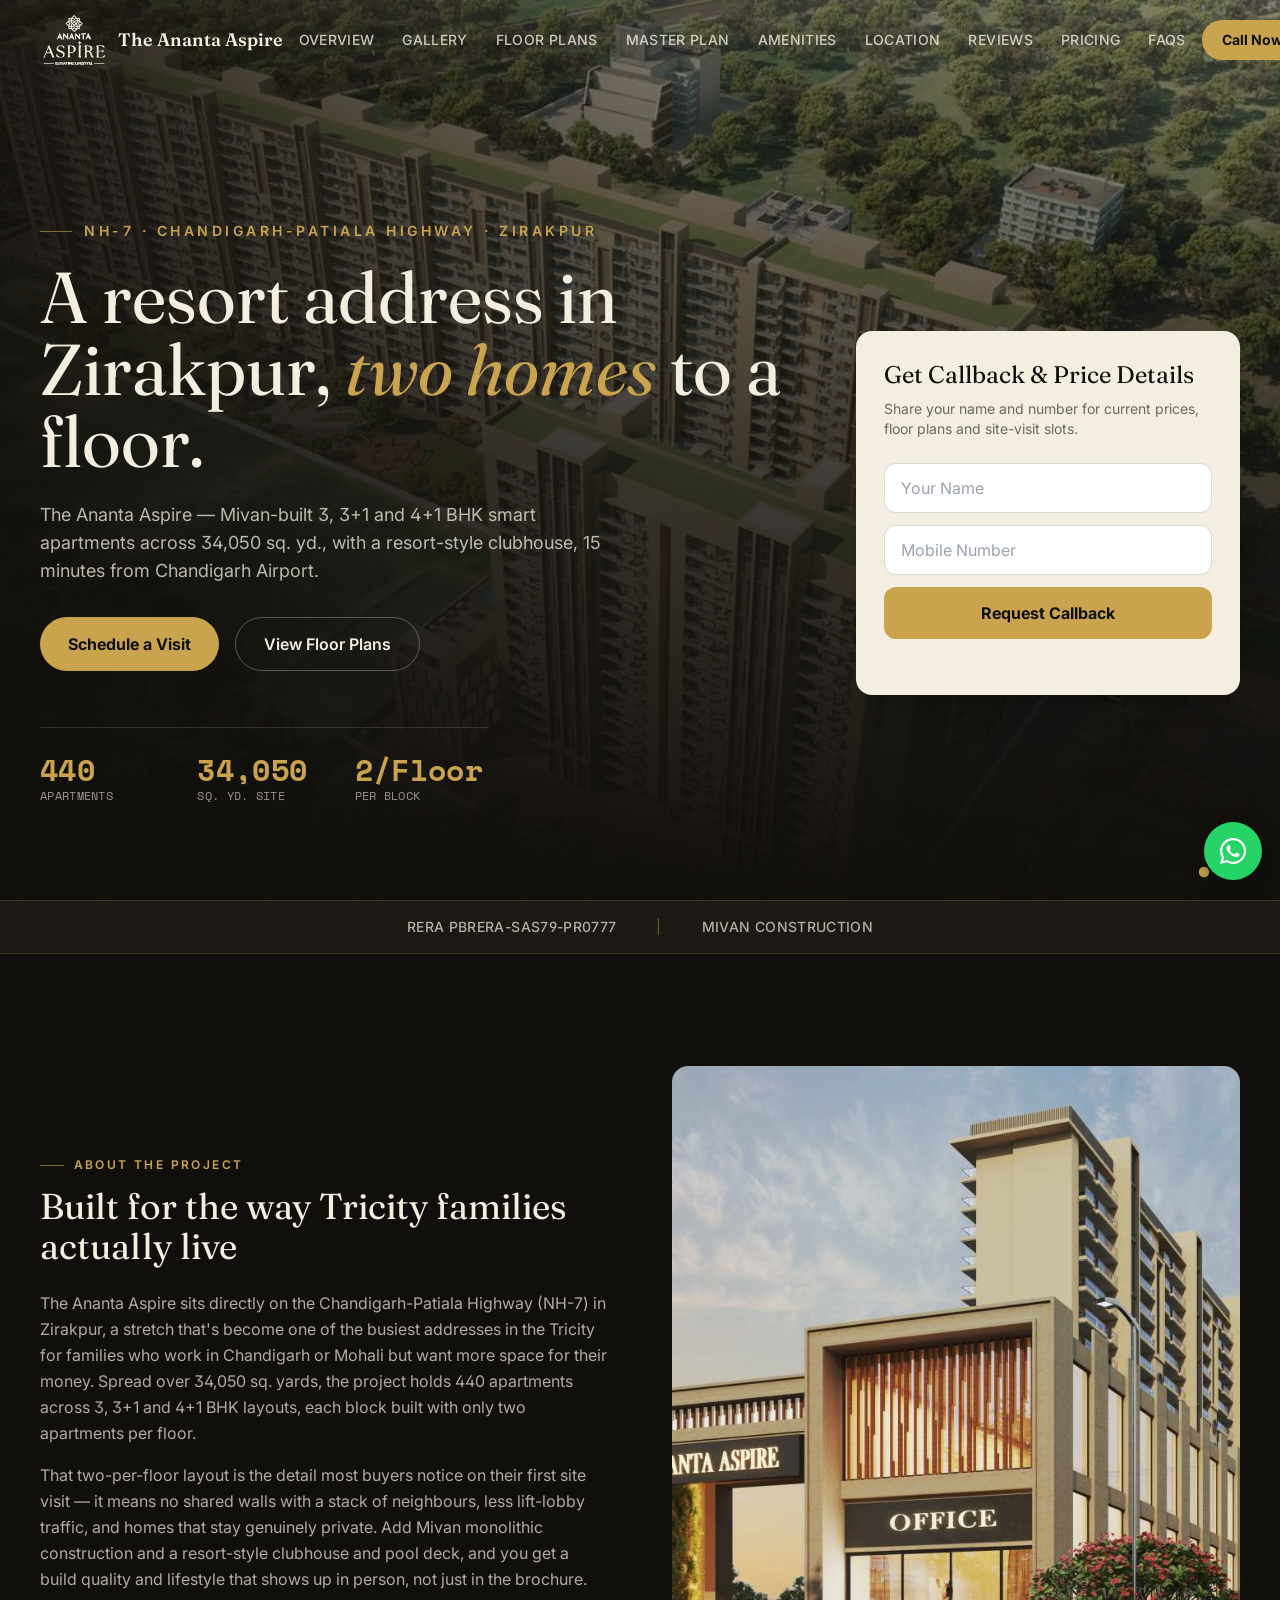
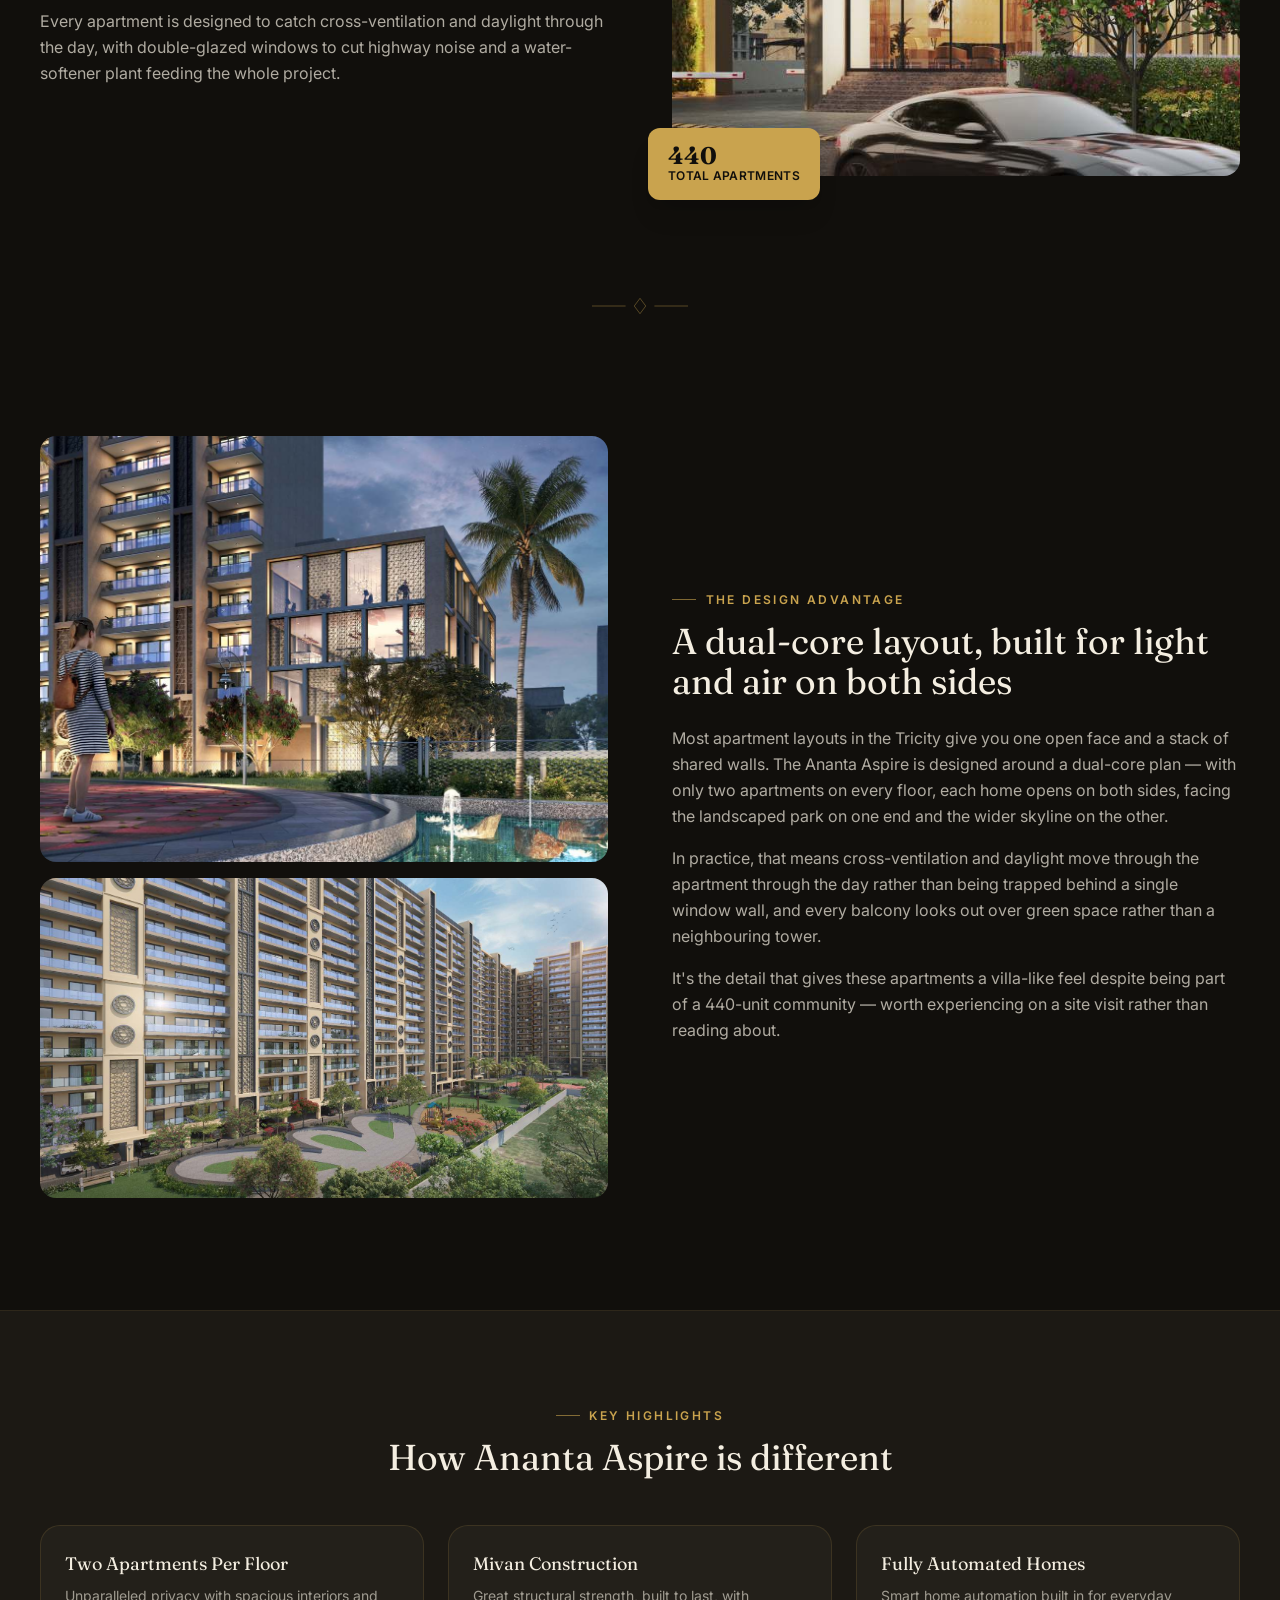
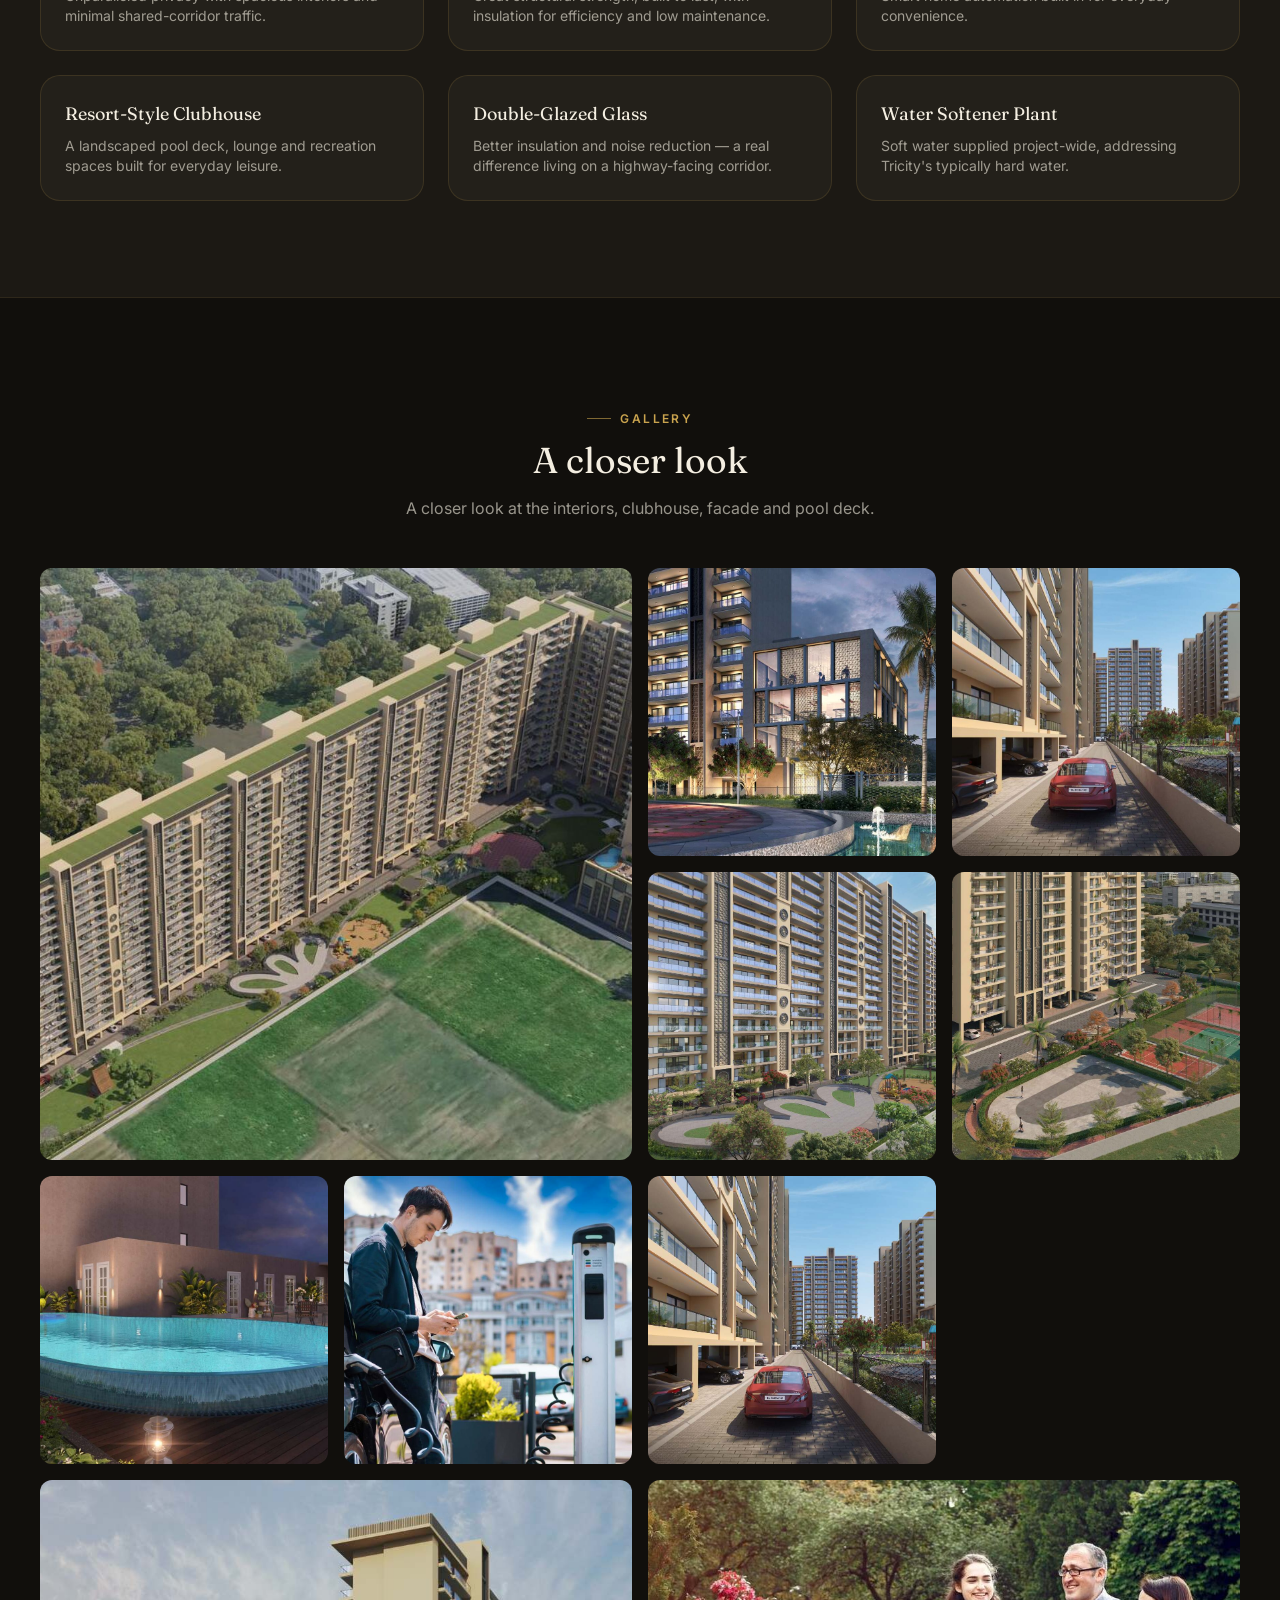
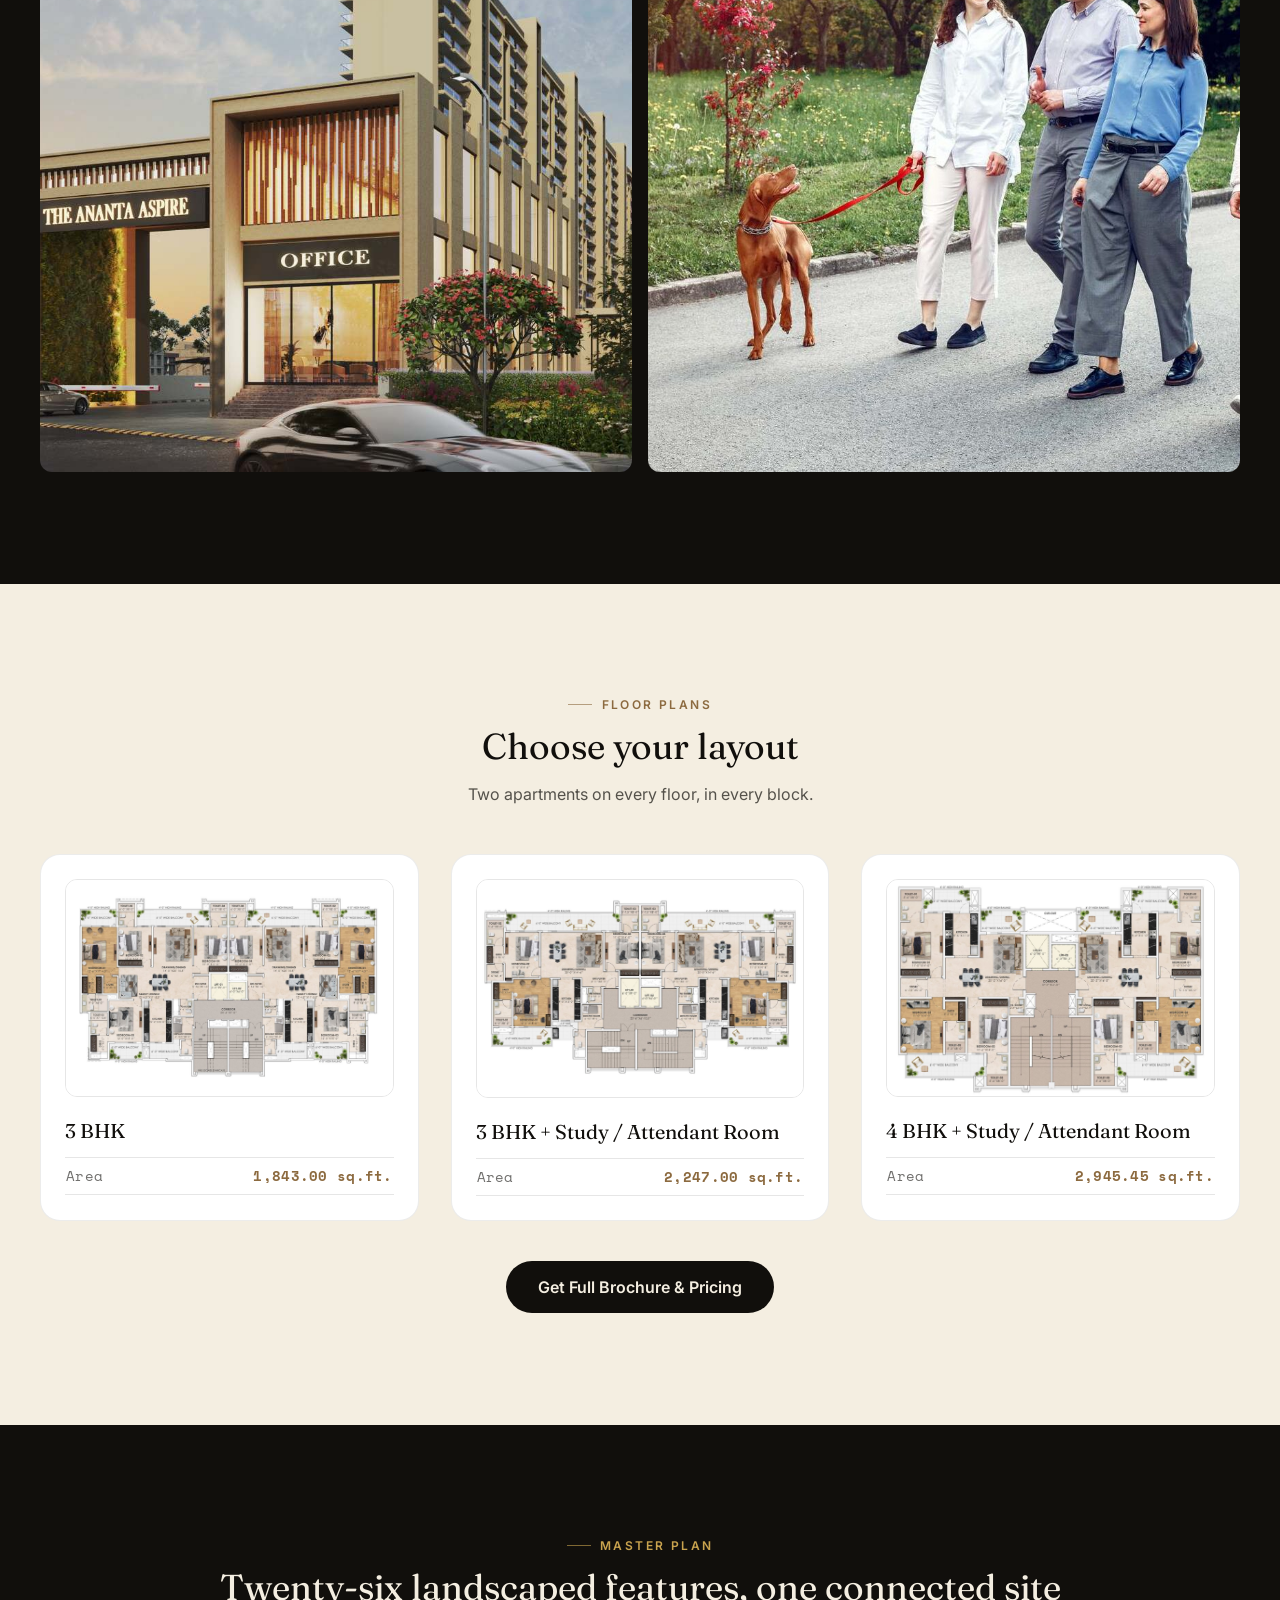
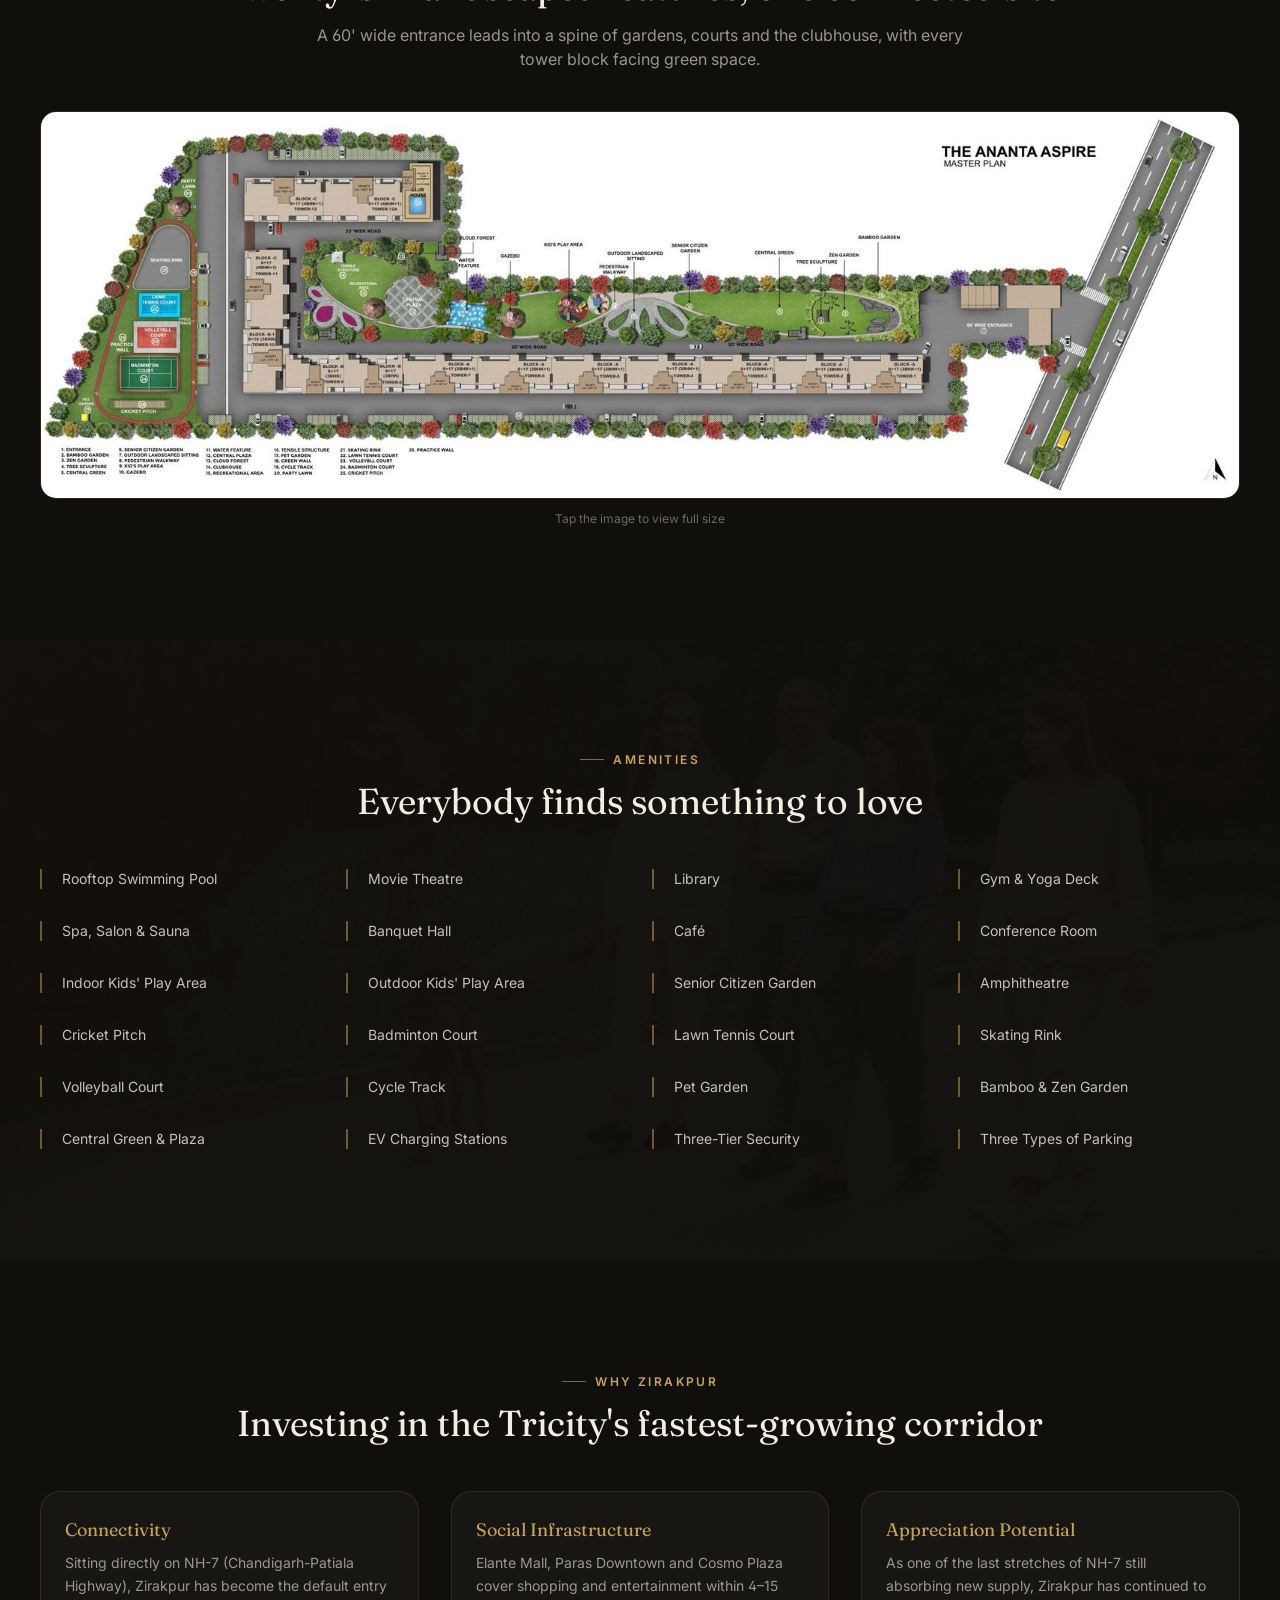
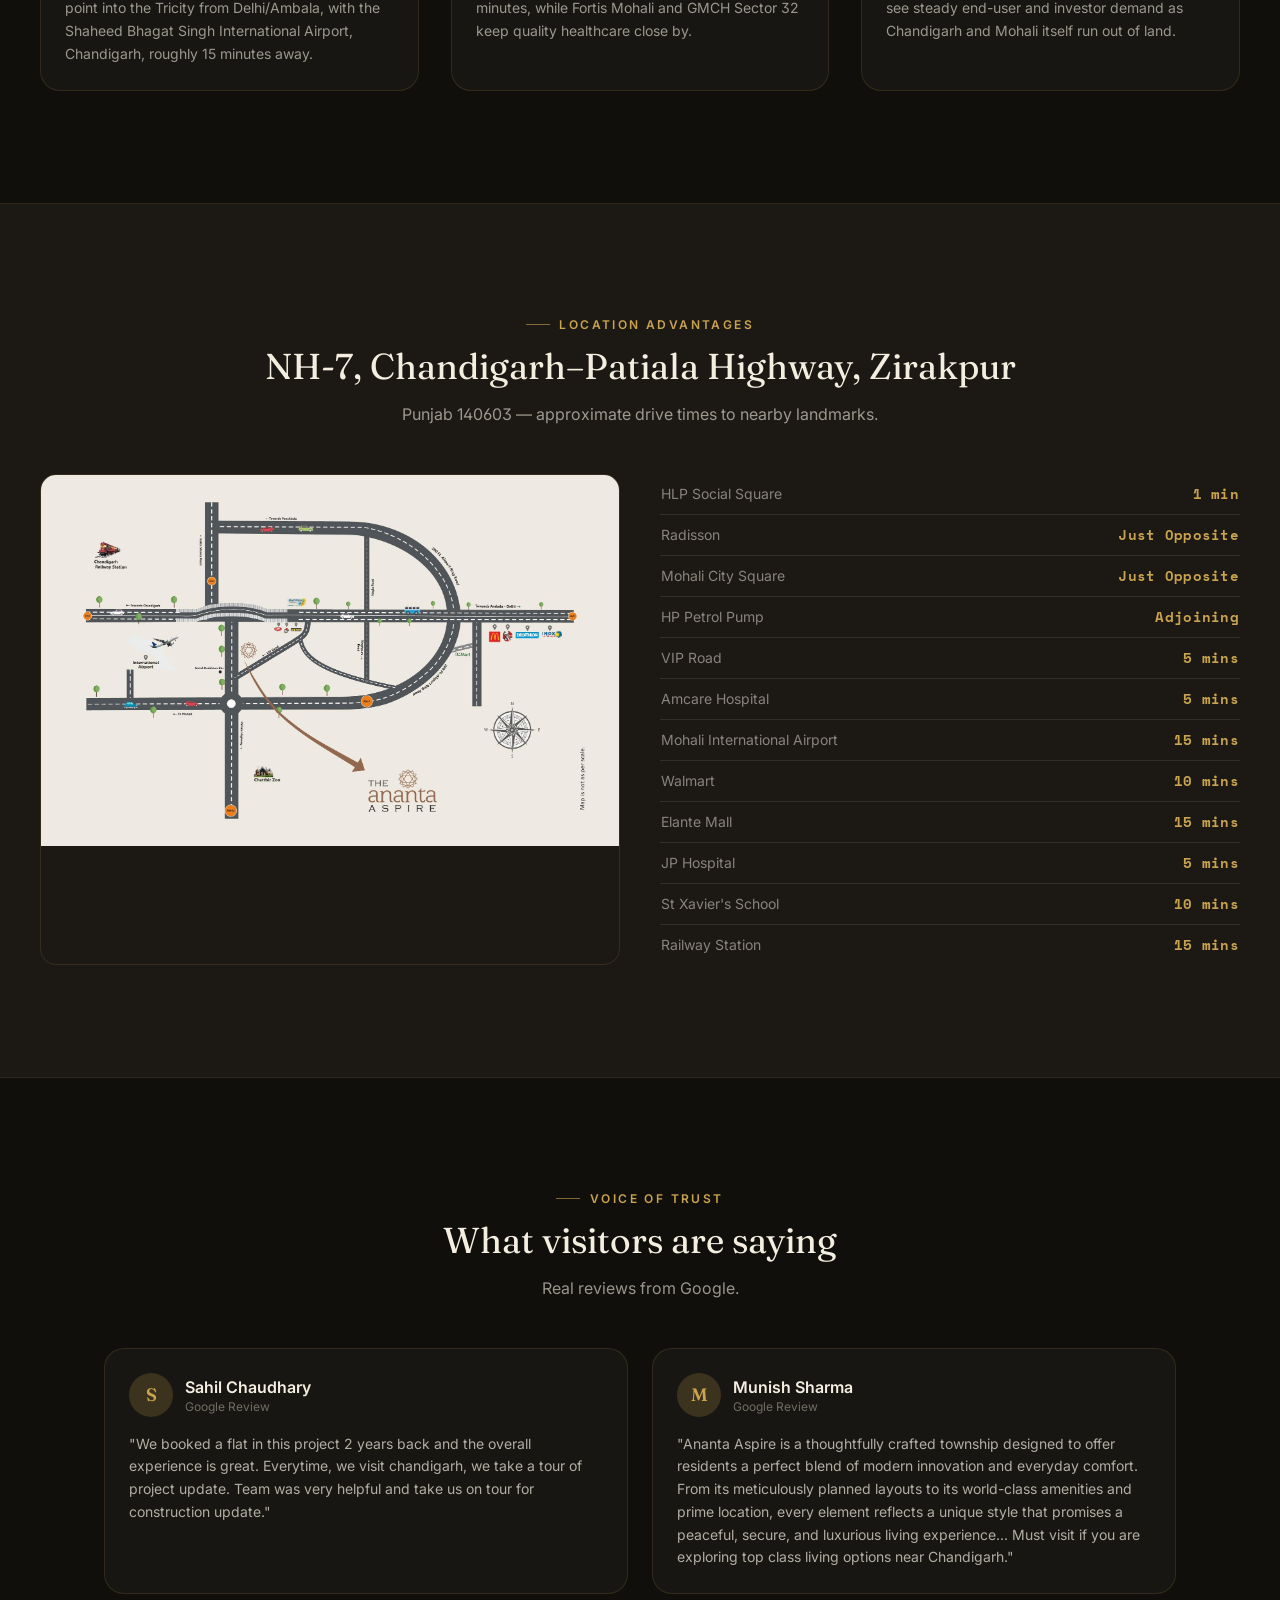
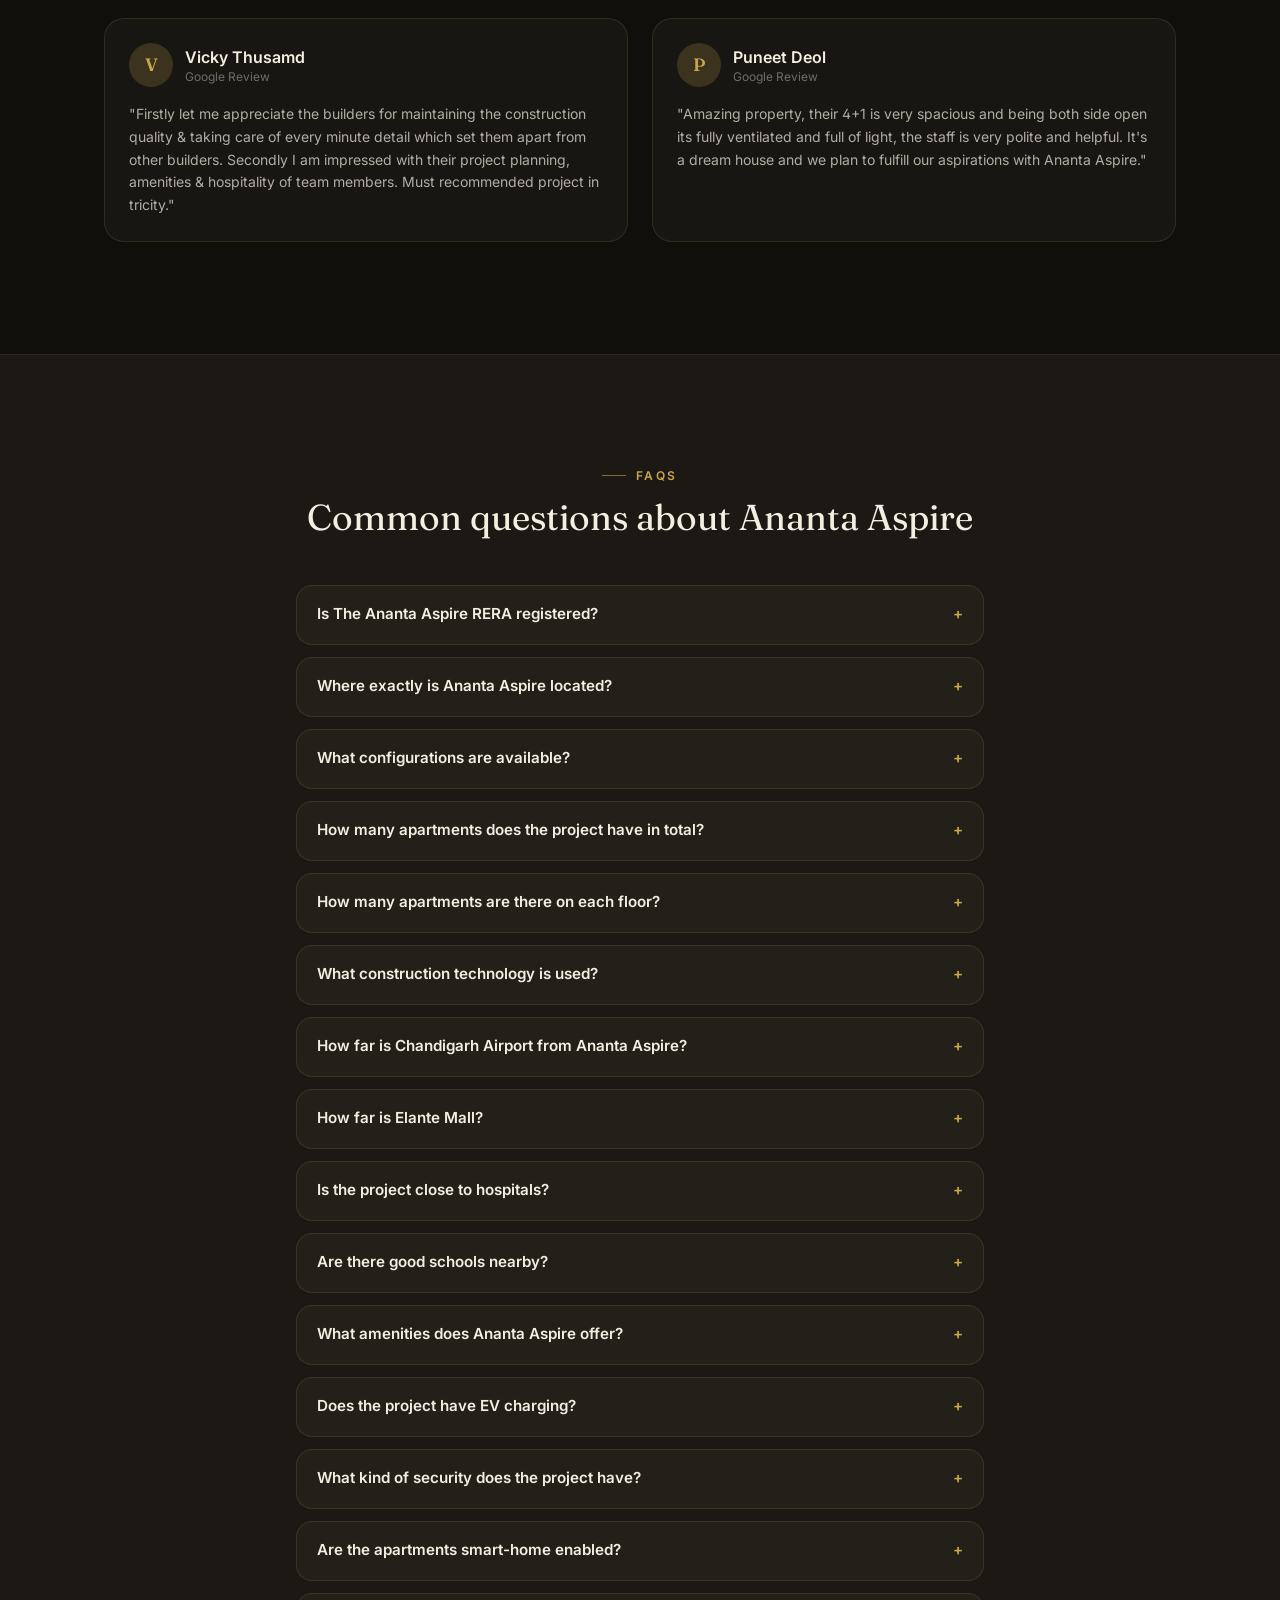
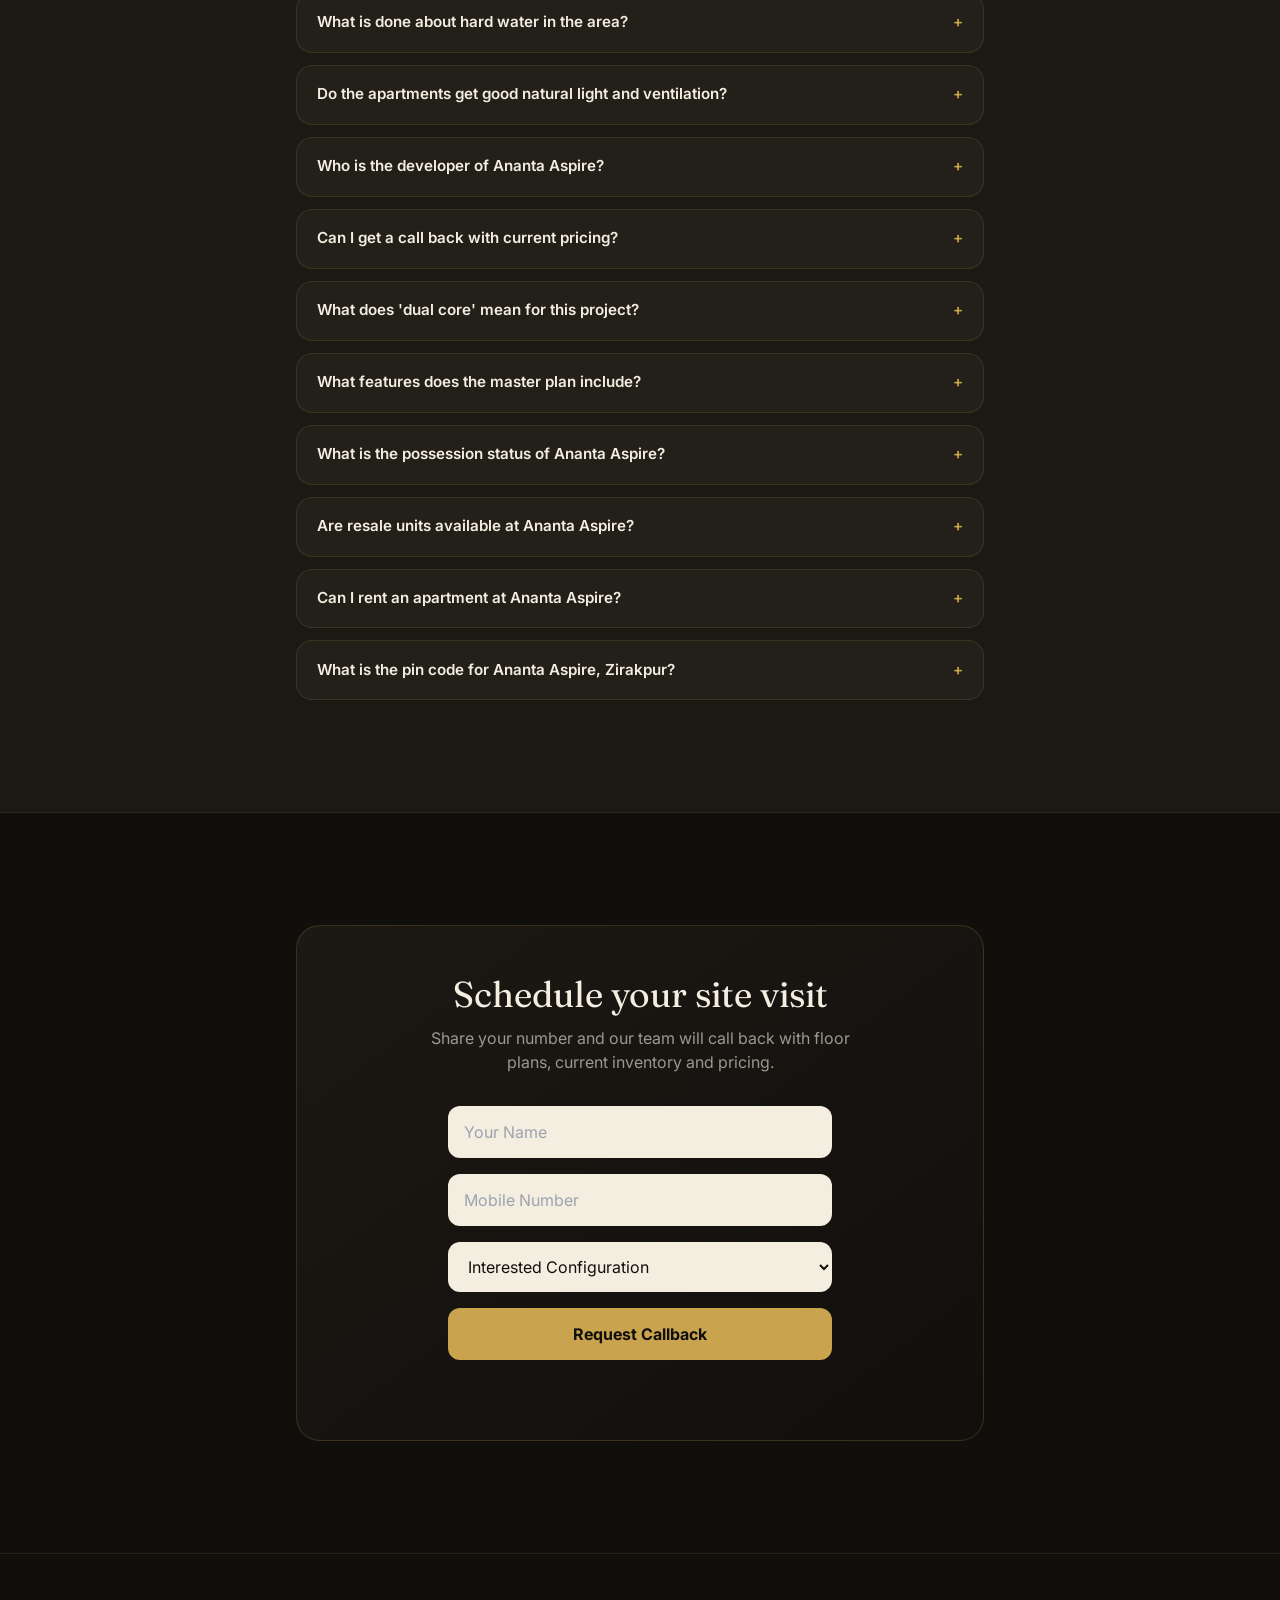
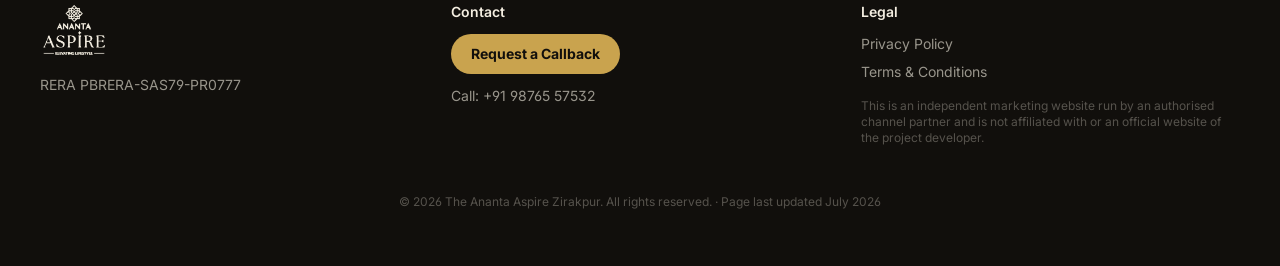
==== commit b87e1285: "Update index.html" ====
--- a/ananta-aspire-site/index.html
+++ b/ananta-aspire-site/index.html
@@ -377,7 +377,6 @@
           <input required name="phone" type="tel" inputmode="tel" autocomplete="tel" placeholder="Mobile Number" class="rounded-xl px-4 py-3 border border-onyx/15 focus:ring-2 focus:ring-gold outline-none">
           <button type="submit" class="bg-gold text-onyx font-bold py-3.5 rounded-xl hover:bg-ivory transition">Request Callback</button>
           <p class="js-lead-status text-xs text-clay text-center min-h-[1rem]"></p>
-          <p class="text-xs text-onyx/60 text-center">Your number is only used to share pricing and site-visit details.</p>
         </form>
         <div class="js-lead-success hidden flex-col items-center gap-3 py-4 text-center">
           <div class="w-14 h-14 rounded-full bg-onyx flex items-center justify-center">
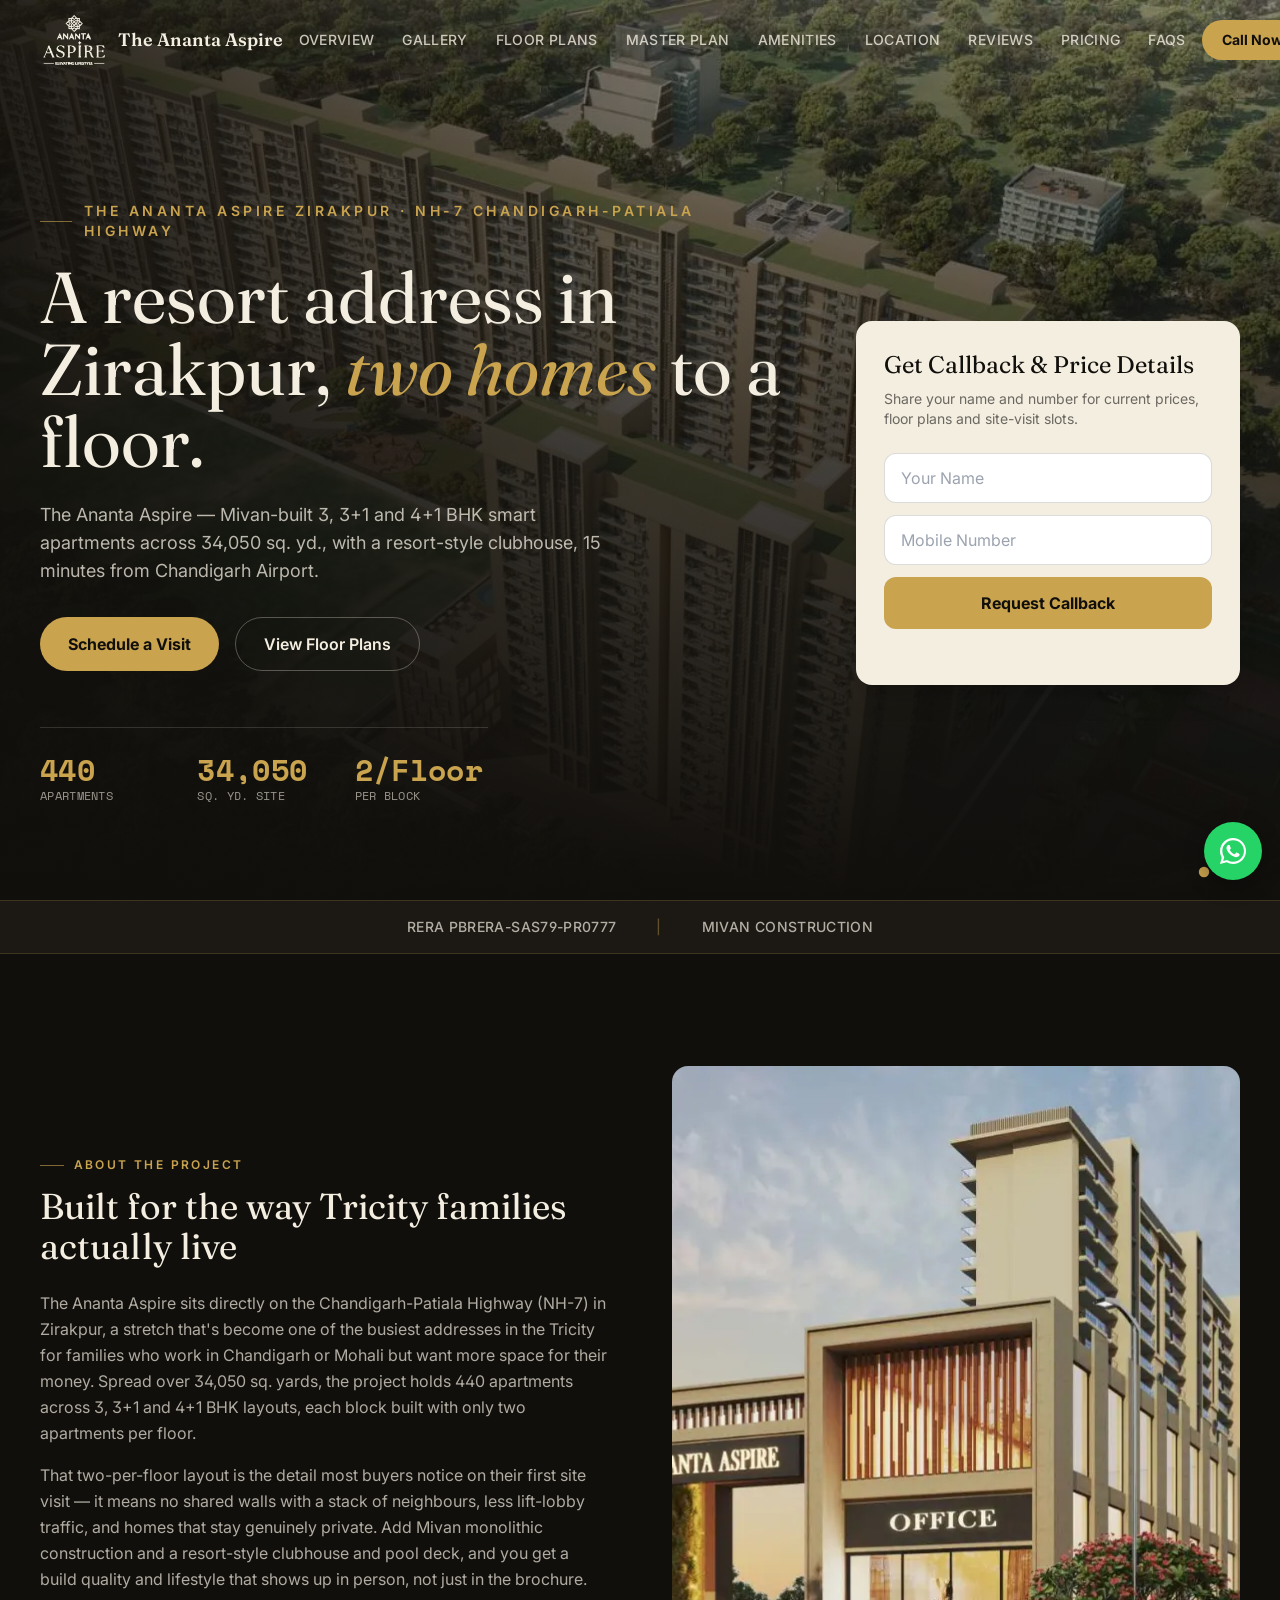
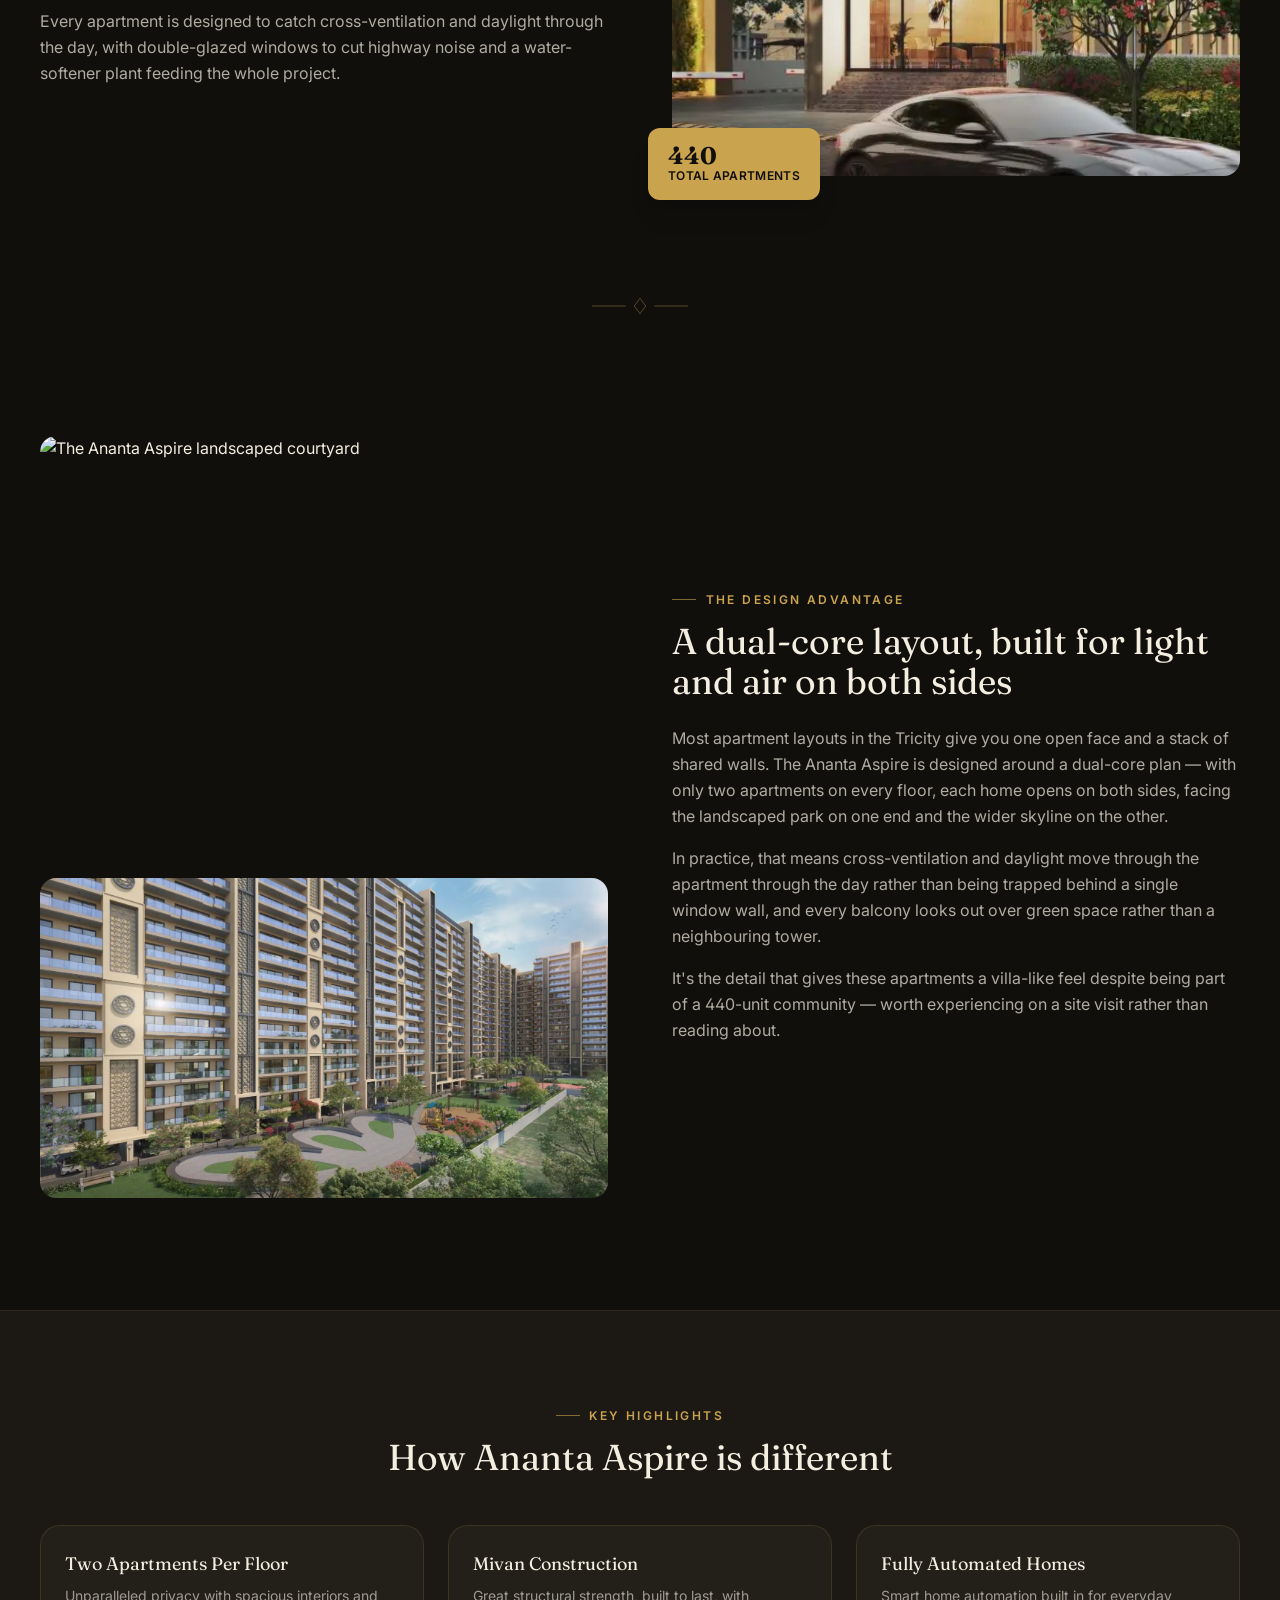
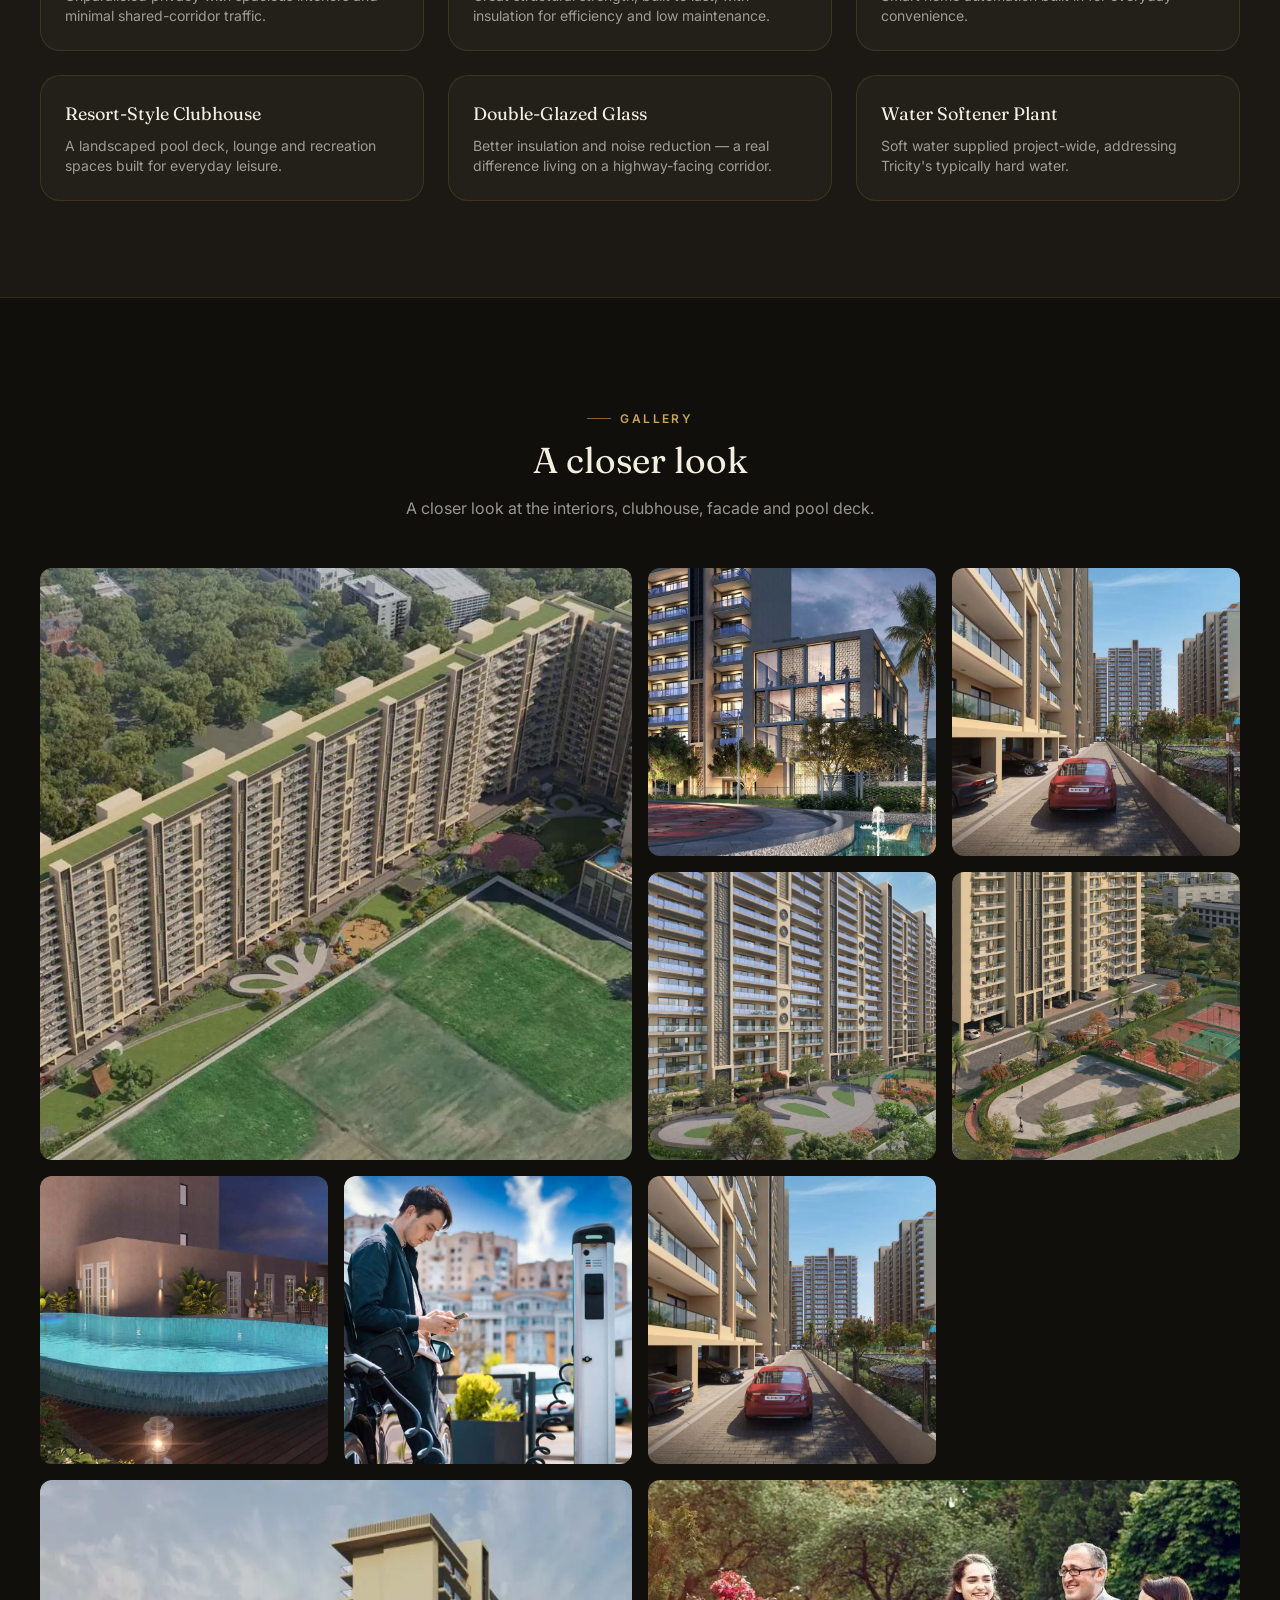
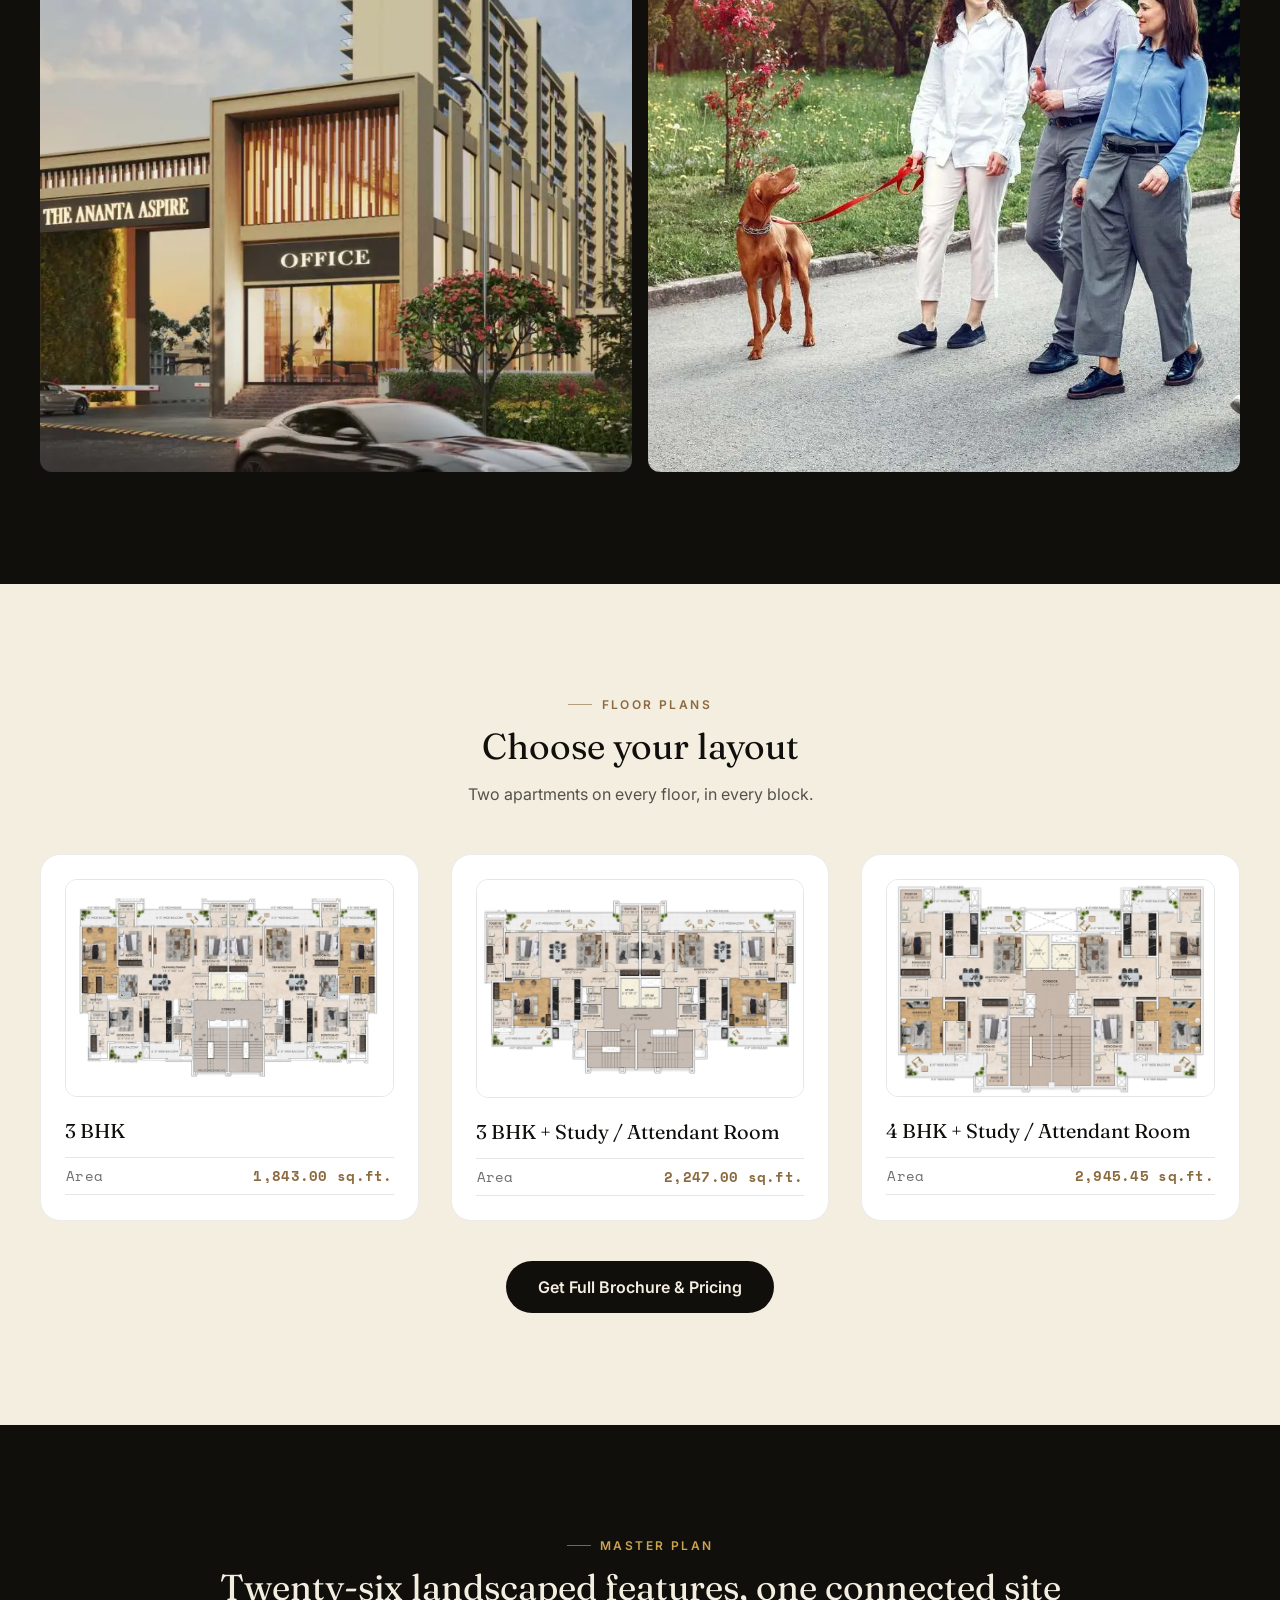
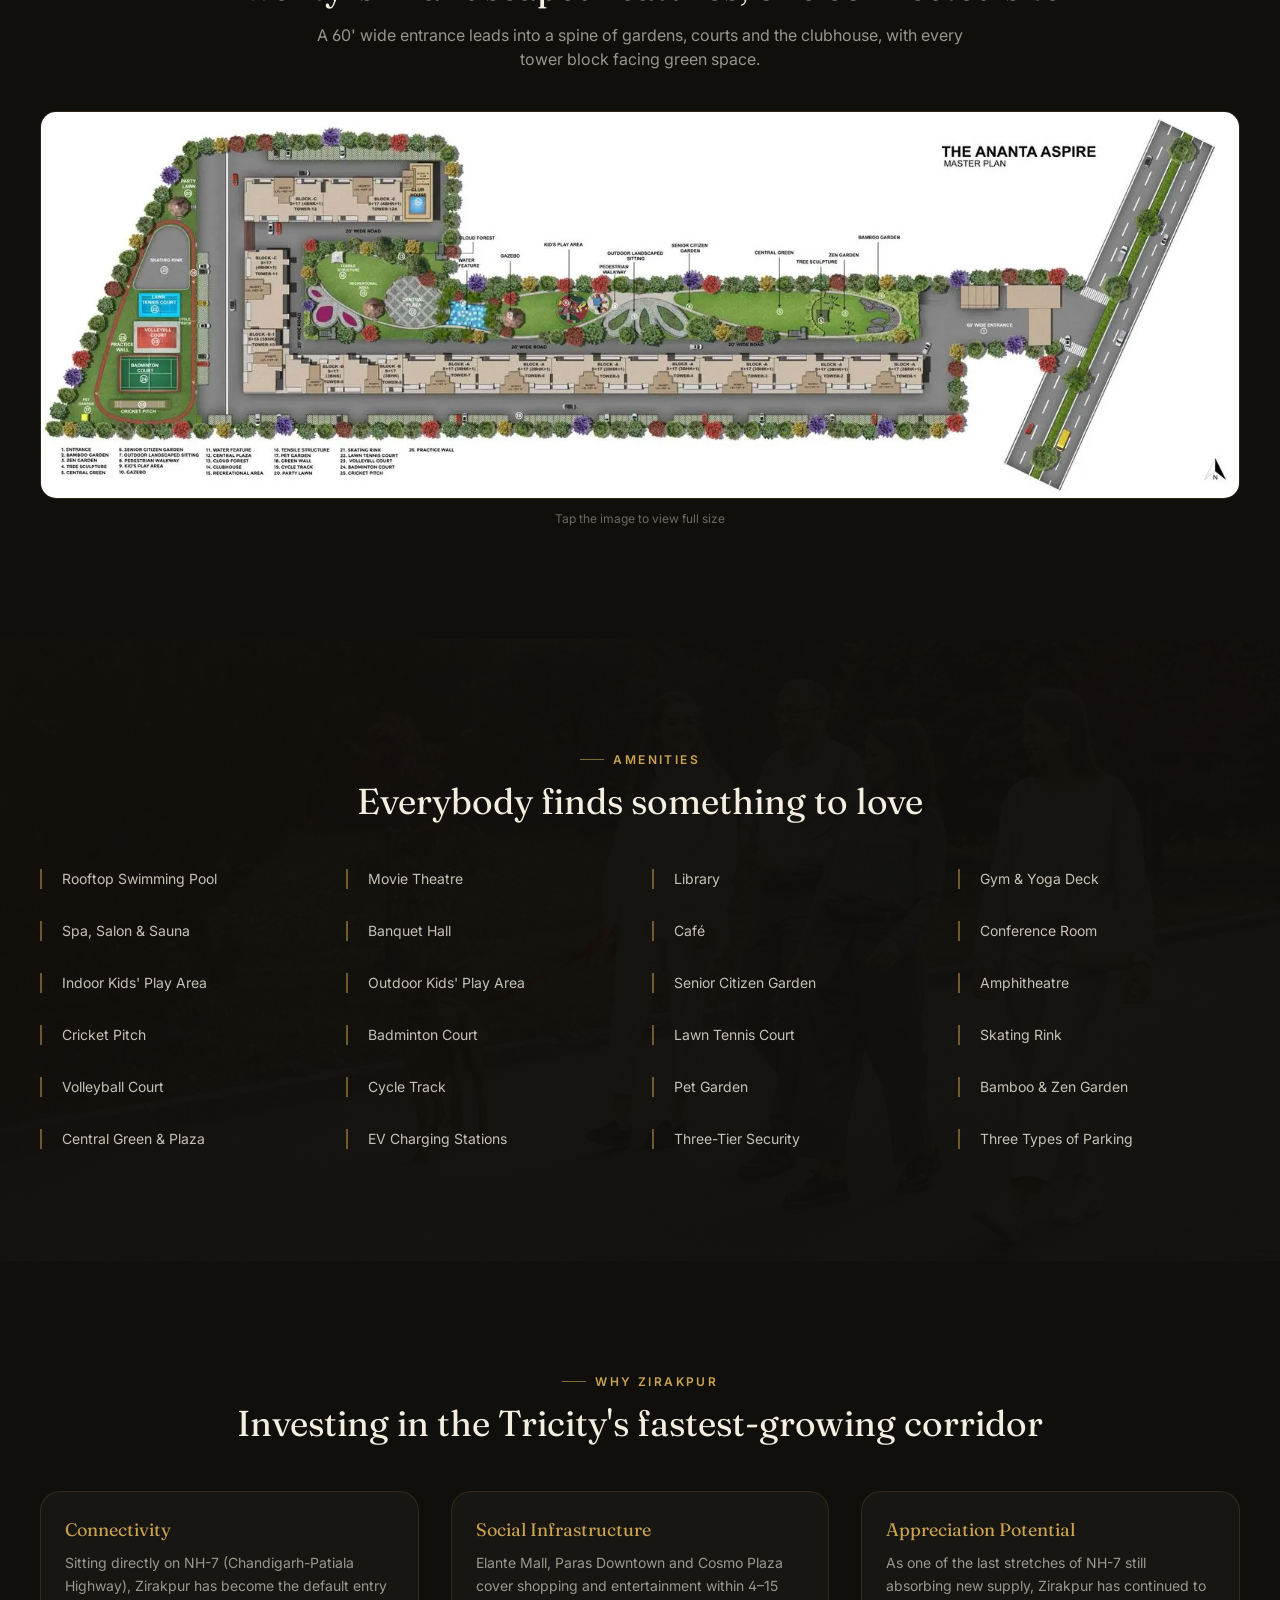
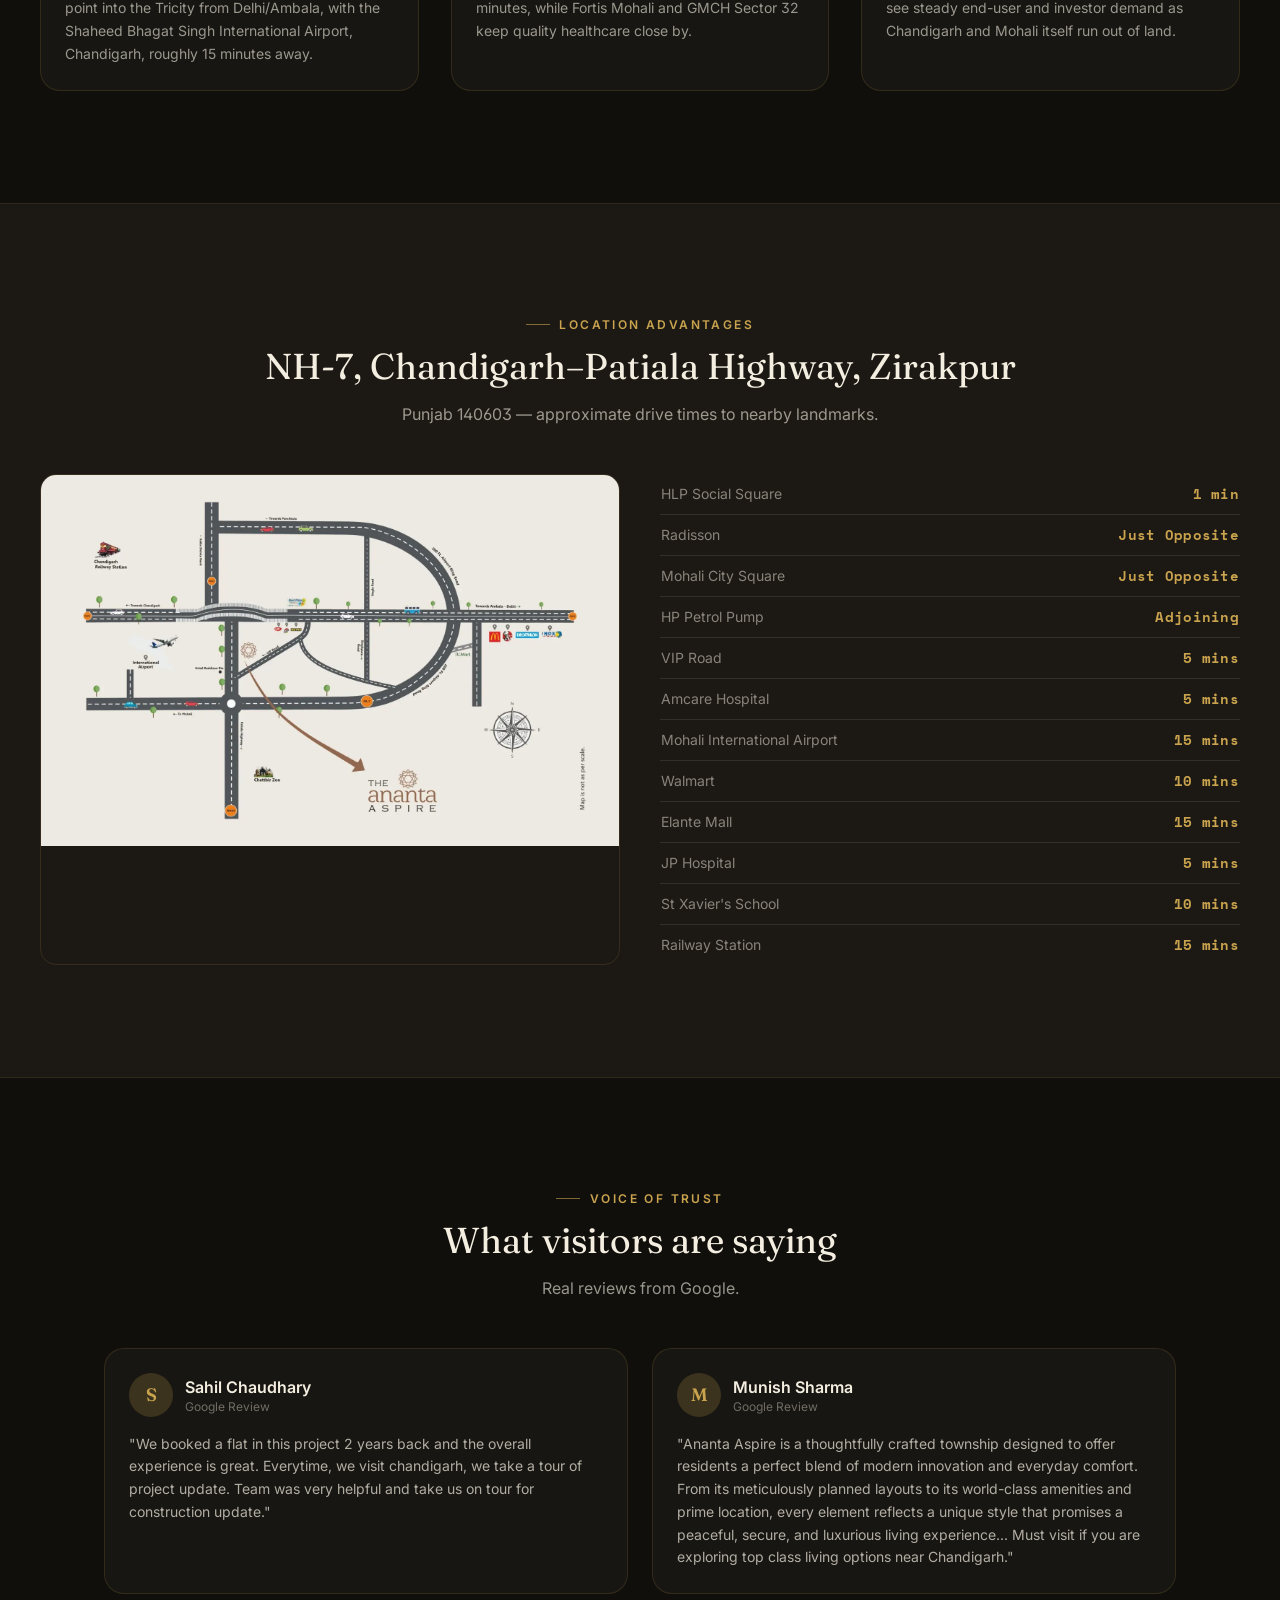
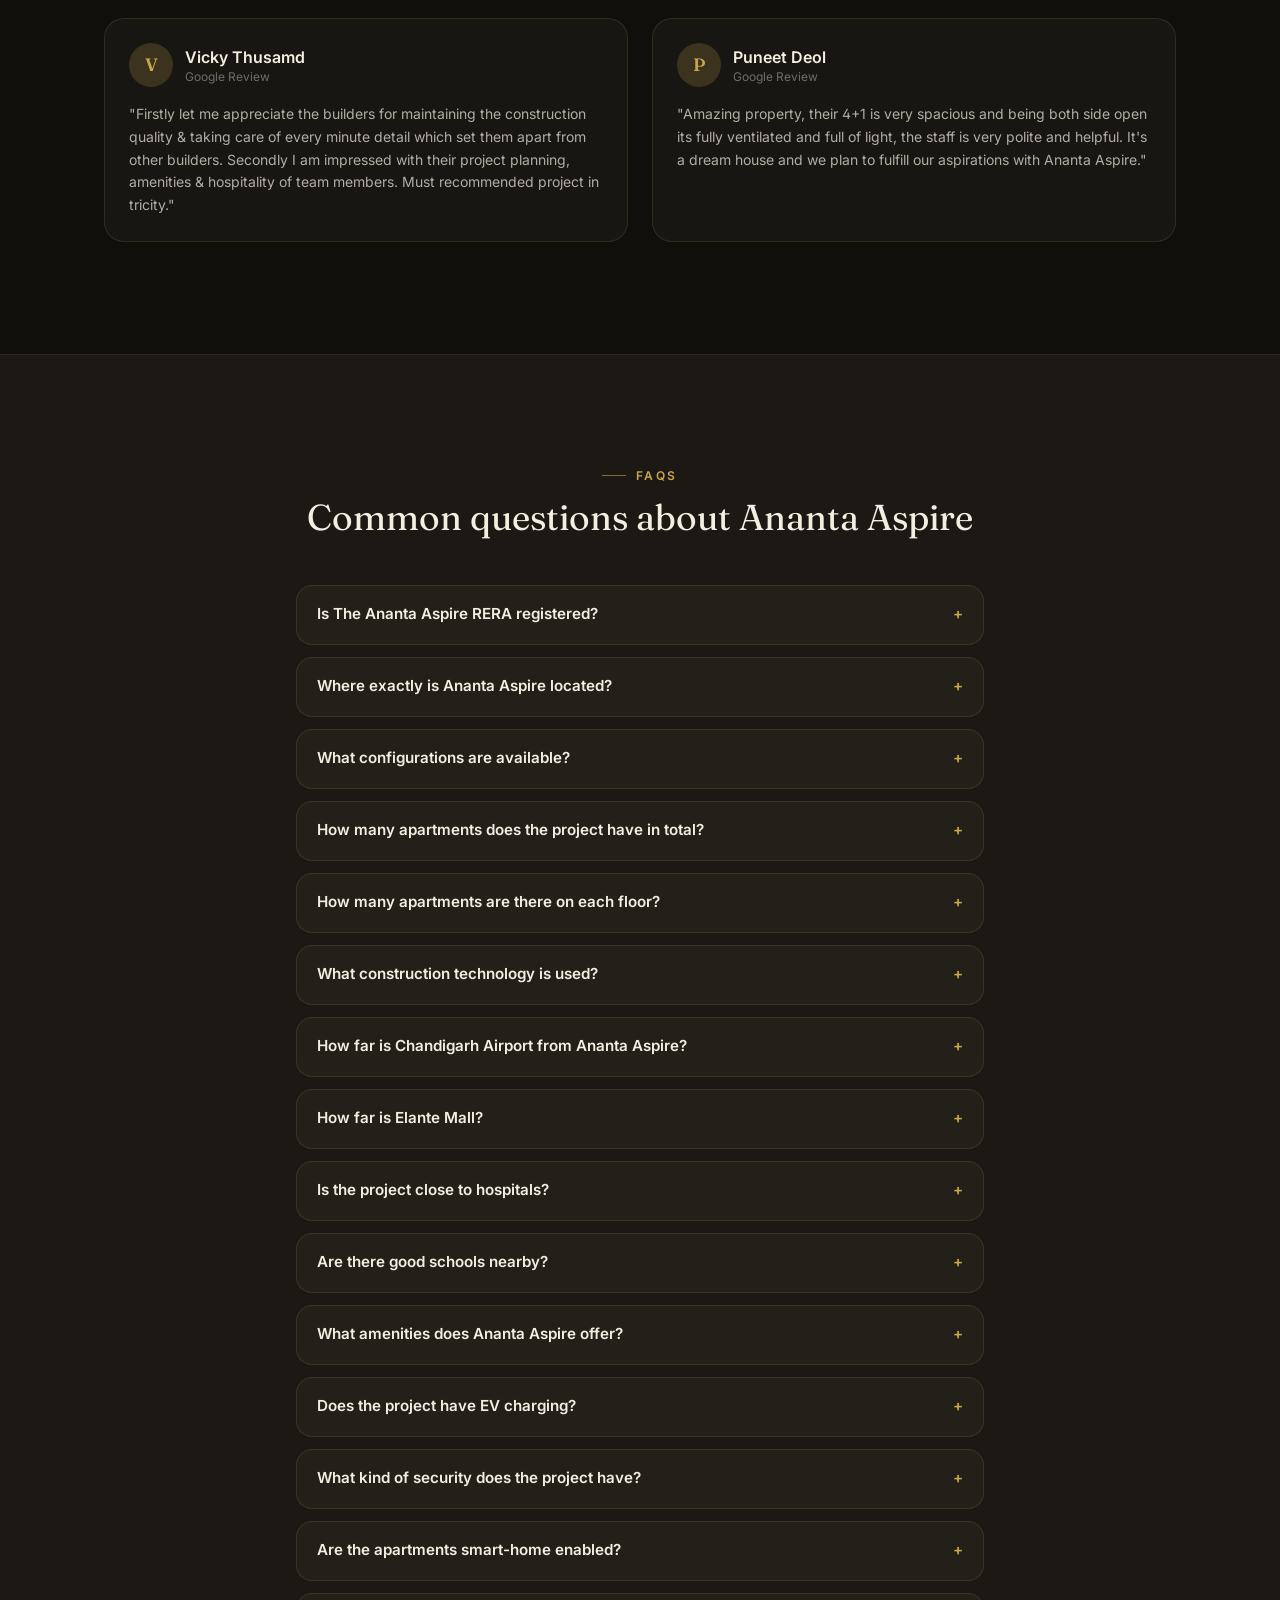
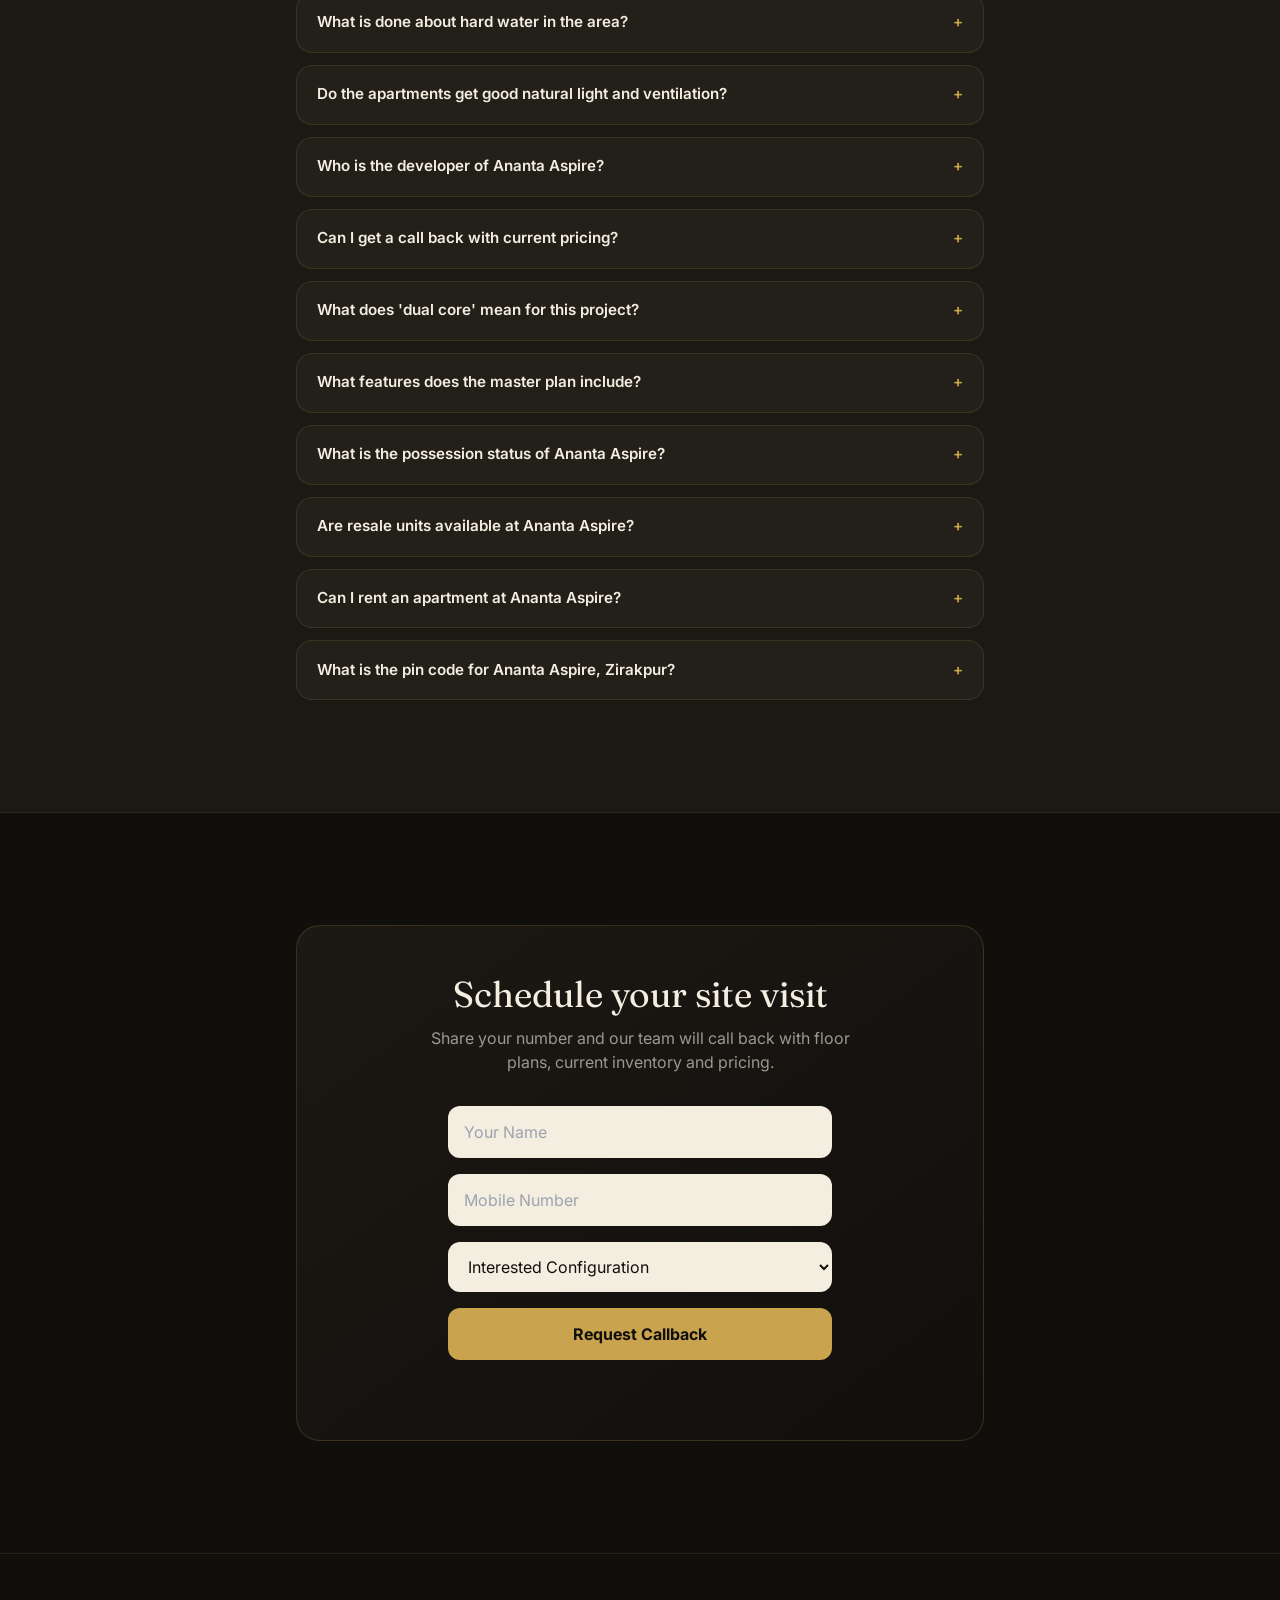
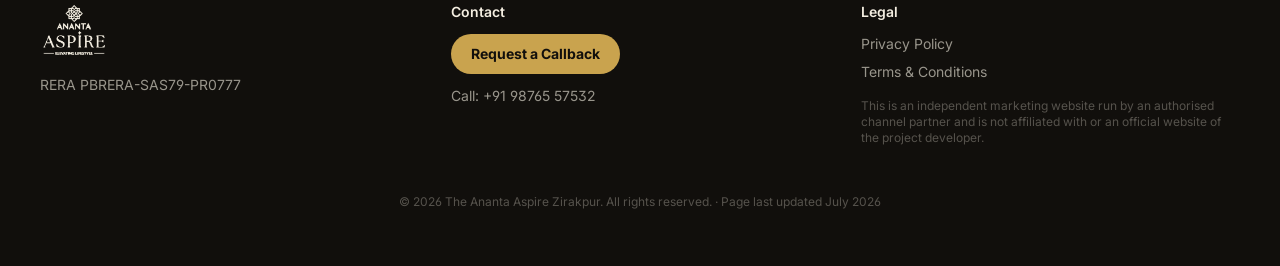
==== commit a985fe37: "Update index.html" ====
--- a/ananta-aspire-site/index.html
+++ b/ananta-aspire-site/index.html
@@ -22,7 +22,8 @@
 <title>The Ananta Aspire, Zirakpur | 3, 3+1 & 4+1 BHK Smart Homes on NH-7</title>
 <meta name="description" content="The Ananta Aspire, Zirakpur — Mivan-built 3, 3+1 & 4+1 BHK smart homes on NH-7, just 2 apartments per floor. 15 min from Chandigarh Airport. Book a free site visit.">
 <link rel="canonical" href="https://theanantaaspirezirakpur.com/">
-<link rel="preload" as="image" href="images/gallery/hero-pool-dusk.jpg" fetchpriority="high">
+<link rel="preload" as="image" href="images/gallery/hero-pool-dusk-800.webp" media="(max-width: 767px)" fetchpriority="high">
+<link rel="preload" as="image" href="images/gallery/hero-pool-dusk.webp" media="(min-width: 768px)" fetchpriority="high">
 <meta property="og:title" content="The Ananta Aspire Zirakpur | Luxury Smart Homes">
 <meta property="og:description" content="The Ananta Aspire, Zirakpur — a resort-style residential address on NH-7. Floor plans, amenities and location. Book a free site visit today.">
 <meta property="og:type" content="website">
@@ -44,6 +45,11 @@
 <style>
   /* Hero lead form: mobile = text, form, buttons/stats; desktop = text left, form right */
   .hero-grid{display:grid;row-gap:2rem;grid-template-columns:minmax(0,1fr);grid-template-areas:"intro" "form" "extras"}
+  @media (max-width:767px){
+    .hero-1{background-image:url('images/gallery/hero-pool-dusk-800.webp')!important}
+    .hero-2{background-image:url('images/gallery/entrance-gate-800.webp')!important}
+    .hero-3{background-image:url('images/gallery/tower-pool-view-800.webp')!important}
+  }
   .hero-intro{grid-area:intro}.hero-form{grid-area:form}.hero-extras{grid-area:extras}
   .hero-form-card{width:100%;max-width:26rem;padding:1.75rem}
   .hero-form-card input{width:100%}
@@ -352,18 +358,18 @@
 <!-- Hero -->
 <section id="top" class="relative min-h-[100dvh] flex items-end overflow-hidden">
   <div class="absolute inset-0">
-    <div class="hero-slide active" style="background-image:url('images/gallery/hero-pool-dusk.jpg')"></div>
-    <div class="hero-slide" style="background-image:url('images/gallery/entrance-gate.jpg')"></div>
-    <div class="hero-slide" style="background-image:url('images/gallery/tower-pool-view.jpg')"></div>
+    <div class="hero-slide hero-1 active" style="background-image:url('images/gallery/hero-pool-dusk.webp')"></div>
+    <div class="hero-slide hero-2" style="background-image:url('images/gallery/entrance-gate.webp')"></div>
+    <div class="hero-slide hero-3" style="background-image:url('images/gallery/tower-pool-view.webp')"></div>
     <div class="absolute inset-0 bg-gradient-to-t from-onyx via-onyx/70 to-onyx/20"></div>
     <div class="absolute inset-0 bg-gradient-to-r from-onyx/85 via-onyx/25 to-transparent"></div>
   </div>
   <div class="relative z-10 max-w-7xl mx-auto px-5 md:px-10 pb-16 md:pb-24 pt-20 md:pt-32 w-full hero-grid">
     <div class="hero-intro">
-    <p class="uppercase tracking-[0.25em] text-gold text-xs md:text-sm font-semibold mb-5 flex items-center gap-3">
-      <span class="w-8 h-px bg-gold/60"></span>NH-7 · Chandigarh-Patiala Highway · Zirakpur
-    </p>
-    <h1 class="font-display text-4xl md:text-6xl lg:text-7xl leading-[1.05] text-ivory mb-6 max-w-3xl">A resort address in Zirakpur, <span class="italic text-gold">two homes</span> to a floor.</h1>
+    <h1 class="uppercase tracking-[0.25em] text-gold text-xs md:text-sm font-semibold mb-5 flex items-center gap-3">
+      <span class="w-8 h-px bg-gold/60"></span>The Ananta Aspire Zirakpur · NH-7 Chandigarh-Patiala Highway
+    </h1>
+    <p class="font-display text-4xl md:text-6xl lg:text-7xl leading-[1.05] text-ivory mb-6 max-w-3xl">A resort address in Zirakpur, <span class="italic text-gold">two homes</span> to a floor.</p>
     <p class="text-base md:text-lg text-ivory/75 max-w-xl leading-relaxed">The Ananta Aspire — Mivan-built 3, 3+1 and 4+1 BHK smart apartments across 34,050 sq. yd., with a resort-style clubhouse, 15 minutes from Chandigarh Airport.</p>
     </div>
 
@@ -427,7 +433,7 @@
       <p class="text-ivory/70 leading-relaxed">Every apartment is designed to catch cross-ventilation and daylight through the day, with double-glazed windows to cut highway noise and a water-softener plant feeding the whole project.</p>
     </div>
     <div class="order-1 md:order-2 relative">
-      <img src="images/gallery/entrance-gate.jpg" alt="The Ananta Aspire entrance gate" class="rounded-2xl w-full aspect-[4/5] object-cover">
+      <img src="images/gallery/entrance-gate.webp" alt="The Ananta Aspire entrance gate" class="rounded-2xl w-full aspect-[4/5] object-cover">
       <div class="absolute -bottom-6 -left-6 bg-gold text-onyx rounded-xl px-5 py-4 hidden sm:block shadow-xl">
         <p class="font-display text-2xl font-bold leading-none">440</p>
         <p class="text-xs uppercase tracking-wide font-semibold">Total Apartments</p>
@@ -442,8 +448,8 @@
 <section id="dualcore" class="max-w-7xl mx-auto px-5 md:px-10 py-16 md:py-28 reveal">
   <div class="grid md:grid-cols-2 gap-12 md:gap-16 items-center">
     <div>
-      <img src="images/gallery/courtyard-fountain.jpg" alt="The Ananta Aspire landscaped courtyard" class="rounded-2xl w-full aspect-[4/3] object-cover mb-4">
-      <img src="images/gallery/facade-detail.jpg" alt="The Ananta Aspire building facade detail" class="rounded-2xl w-full aspect-[16/9] object-cover">
+      <img src="images/gallery/courtyard-fountain.webp" alt="The Ananta Aspire landscaped courtyard" class="rounded-2xl w-full aspect-[4/3] object-cover mb-4">
+      <img src="images/gallery/facade-detail.webp" alt="The Ananta Aspire building facade detail" class="rounded-2xl w-full aspect-[16/9] object-cover">
     </div>
     <div>
       <p class="eyebrow">The Design Advantage</p>
@@ -495,16 +501,16 @@
   <h2 class="font-display text-3xl md:text-4xl mb-4 text-center text-ivory">A closer look</h2>
   <p class="text-center text-ivory/60 max-w-2xl mx-auto mb-12">A closer look at the interiors, clubhouse, facade and pool deck.</p>
   <div class="grid grid-cols-2 md:grid-cols-4 gap-3 md:gap-4">
-    <img src="images/gallery/interior-bedroom.jpg" alt="The Ananta Aspire Zirakpur bedroom interior" loading="lazy" class="gallery-img col-span-2 md:row-span-2 aspect-square md:aspect-auto md:h-full js-lightbox">
-    <img src="images/gallery/clubhouse-lounge.jpg" alt="The Ananta Aspire Zirakpur clubhouse lounge at dusk" loading="lazy" class="gallery-img aspect-square js-lightbox">
-    <img src="images/gallery/pool-daytime.jpg" alt="The Ananta Aspire Zirakpur rooftop pool deck" loading="lazy" class="gallery-img aspect-square js-lightbox">
-    <img src="images/gallery/facade-detail.jpg" alt="The Ananta Aspire Zirakpur building facade detail" loading="lazy" class="gallery-img aspect-square js-lightbox">
-    <img src="images/gallery/clubhouse-amenity.jpg" alt="The Ananta Aspire Zirakpur clubhouse and sports court" loading="lazy" class="gallery-img aspect-square js-lightbox">
-    <img src="images/gallery/leisure-space.jpg" alt="The Ananta Aspire Zirakpur leisure and recreation space" loading="lazy" class="gallery-img aspect-square js-lightbox">
-    <img src="images/gallery/kids-play-area.jpg" alt="The Ananta Aspire Zirakpur kids play area" loading="lazy" class="gallery-img aspect-square js-lightbox">
-    <img src="images/gallery/street-view.jpg" alt="The Ananta Aspire Zirakpur internal street and tower view" loading="lazy" class="gallery-img aspect-square js-lightbox">
-    <img src="images/gallery/entrance-gate.jpg" alt="The Ananta Aspire Zirakpur entrance gate" loading="lazy" class="gallery-img col-span-2 aspect-[2/1] md:aspect-square js-lightbox">
-    <img src="images/gallery/aerial-view.jpg" alt="The Ananta Aspire Zirakpur aerial view, NH-7" loading="lazy" class="gallery-img col-span-2 aspect-[2/1] md:aspect-square js-lightbox">
+    <img src="images/gallery/interior-bedroom.webp" alt="The Ananta Aspire Zirakpur bedroom interior" loading="lazy" class="gallery-img col-span-2 md:row-span-2 aspect-square md:aspect-auto md:h-full js-lightbox">
+    <img src="images/gallery/clubhouse-lounge.webp" alt="The Ananta Aspire Zirakpur clubhouse lounge at dusk" loading="lazy" class="gallery-img aspect-square js-lightbox">
+    <img src="images/gallery/pool-daytime.webp" alt="The Ananta Aspire Zirakpur rooftop pool deck" loading="lazy" class="gallery-img aspect-square js-lightbox">
+    <img src="images/gallery/facade-detail.webp" alt="The Ananta Aspire Zirakpur building facade detail" loading="lazy" class="gallery-img aspect-square js-lightbox">
+    <img src="images/gallery/clubhouse-amenity.webp" alt="The Ananta Aspire Zirakpur clubhouse and sports court" loading="lazy" class="gallery-img aspect-square js-lightbox">
+    <img src="images/gallery/leisure-space.webp" alt="The Ananta Aspire Zirakpur leisure and recreation space" loading="lazy" class="gallery-img aspect-square js-lightbox">
+    <img src="images/gallery/kids-play-area.webp" alt="The Ananta Aspire Zirakpur kids play area" loading="lazy" class="gallery-img aspect-square js-lightbox">
+    <img src="images/gallery/street-view.webp" alt="The Ananta Aspire Zirakpur internal street and tower view" loading="lazy" class="gallery-img aspect-square js-lightbox">
+    <img src="images/gallery/entrance-gate.webp" alt="The Ananta Aspire Zirakpur entrance gate" loading="lazy" class="gallery-img col-span-2 aspect-[2/1] md:aspect-square js-lightbox">
+    <img src="images/gallery/aerial-view.webp" alt="The Ananta Aspire Zirakpur aerial view, NH-7" loading="lazy" class="gallery-img col-span-2 aspect-[2/1] md:aspect-square js-lightbox">
   </div>
 </section>
 
@@ -517,21 +523,21 @@
 
     <div class="grid lg:grid-cols-3 gap-8">
       <div class="floorplan-card">
-        <img src="images/floorplan-3bhk.jpg" alt="The Ananta Aspire Zirakpur 3 BHK typical floor plan" loading="lazy" class="w-full rounded-xl border border-onyx/10 mb-5 js-lightbox">
+        <img src="images/floorplan-3bhk.webp" alt="The Ananta Aspire Zirakpur 3 BHK typical floor plan" loading="lazy" class="w-full rounded-xl border border-onyx/10 mb-5 js-lightbox">
         <h3 class="font-display text-xl mb-3">3 BHK</h3>
         <table class="w-full text-sm font-mono-data">
           <tr class="border-t border-b border-onyx/10"><td class="py-2 text-onyx/60">Area</td><td class="py-2 text-right font-semibold text-brass">1,843.00 sq.ft.</td></tr>
         </table>
       </div>
       <div class="floorplan-card">
-        <img src="images/floorplan-3bhk-study.jpg" alt="The Ananta Aspire Zirakpur 3 BHK plus Study Attendant Room typical floor plan" loading="lazy" class="w-full rounded-xl border border-onyx/10 mb-5 js-lightbox">
+        <img src="images/floorplan-3bhk-study.webp" alt="The Ananta Aspire Zirakpur 3 BHK plus Study Attendant Room typical floor plan" loading="lazy" class="w-full rounded-xl border border-onyx/10 mb-5 js-lightbox">
         <h3 class="font-display text-xl mb-3">3 BHK + Study / Attendant Room</h3>
         <table class="w-full text-sm font-mono-data">
           <tr class="border-t border-b border-onyx/10"><td class="py-2 text-onyx/60">Area</td><td class="py-2 text-right font-semibold text-brass">2,247.00 sq.ft.</td></tr>
         </table>
       </div>
       <div class="floorplan-card">
-        <img src="images/floorplan-4bhk-study.jpg" alt="The Ananta Aspire Zirakpur 4 BHK plus Study Attendant Room typical floor plan" loading="lazy" class="w-full rounded-xl border border-onyx/10 mb-5 js-lightbox">
+        <img src="images/floorplan-4bhk-study.webp" alt="The Ananta Aspire Zirakpur 4 BHK plus Study Attendant Room typical floor plan" loading="lazy" class="w-full rounded-xl border border-onyx/10 mb-5 js-lightbox">
         <h3 class="font-display text-xl mb-3">4 BHK + Study / Attendant Room</h3>
         <table class="w-full text-sm font-mono-data">
           <tr class="border-t border-b border-onyx/10"><td class="py-2 text-onyx/60">Area</td><td class="py-2 text-right font-semibold text-brass">2,945.45 sq.ft.</td></tr>
@@ -550,7 +556,7 @@
   <h2 class="font-display text-3xl md:text-4xl mb-4 text-center text-ivory">Twenty-six landscaped features, one connected site</h2>
   <p class="text-center text-ivory/60 max-w-2xl mx-auto mb-10">A 60' wide entrance leads into a spine of gardens, courts and the clubhouse, with every tower block facing green space.</p>
   <div class="rounded-2xl overflow-hidden border border-gold/15">
-    <img src="images/master-plan.jpg" alt="The Ananta Aspire official master plan layout — Zirakpur" loading="lazy" class="w-full js-lightbox cursor-zoom-in">
+    <img src="images/master-plan.webp" alt="The Ananta Aspire official master plan layout — Zirakpur" loading="lazy" class="w-full js-lightbox cursor-zoom-in">
   </div>
   <p class="text-center text-ivory/40 text-xs mt-3">Tap the image to view full size</p>
 </section>
@@ -558,7 +564,7 @@
 <!-- Amenities -->
 <section id="amenities" class="relative py-16 md:py-28 reveal">
   <div class="absolute inset-0">
-    <img src="images/gallery/aerial-view.jpg" alt="" class="w-full h-full object-cover opacity-25">
+    <img src="images/gallery/aerial-view.webp" alt="The Ananta Aspire Zirakpur aerial view of towers and amenities" loading="lazy" class="w-full h-full object-cover opacity-25">
     <div class="absolute inset-0 bg-onyx/90"></div>
   </div>
   <div class="relative z-10 max-w-7xl mx-auto px-5 md:px-10">
@@ -621,7 +627,7 @@
     <p class="text-center text-ivory/60 max-w-2xl mx-auto mb-12">Punjab 140603 — approximate drive times to nearby landmarks.</p>
     <div class="grid lg:grid-cols-2 gap-10">
       <div class="rounded-2xl overflow-hidden border border-gold/15">
-        <img src="images/location-map.jpg" alt="The Ananta Aspire location map showing routes to Chandigarh Airport, Mohali and Panchkula" loading="lazy" class="w-full js-lightbox cursor-zoom-in">
+        <img src="images/location-map.webp" alt="The Ananta Aspire location map showing routes to Chandigarh Airport, Mohali and Panchkula" loading="lazy" class="w-full js-lightbox cursor-zoom-in">
       </div>
       <div class="overflow-x-auto">
         <table class="w-full text-sm text-ivory/80">
@@ -777,7 +783,7 @@
 <!-- Image Lightbox -->
 <div id="imgLightbox" class="fixed inset-0 z-50 hidden items-center justify-center bg-onyx/95 p-4 md:p-10">
   <button class="js-close-lightbox absolute top-5 right-5 text-ivory/70 hover:text-gold text-2xl" aria-label="Close">✕</button>
-  <img id="lightboxImg" src="" alt="" class="max-w-full max-h-full rounded-lg object-contain">
+  <img id="lightboxImg" src="" alt="Enlarged view" class="max-w-full max-h-full rounded-lg object-contain">
 </div>
 
 <script src="script.js"></script>
